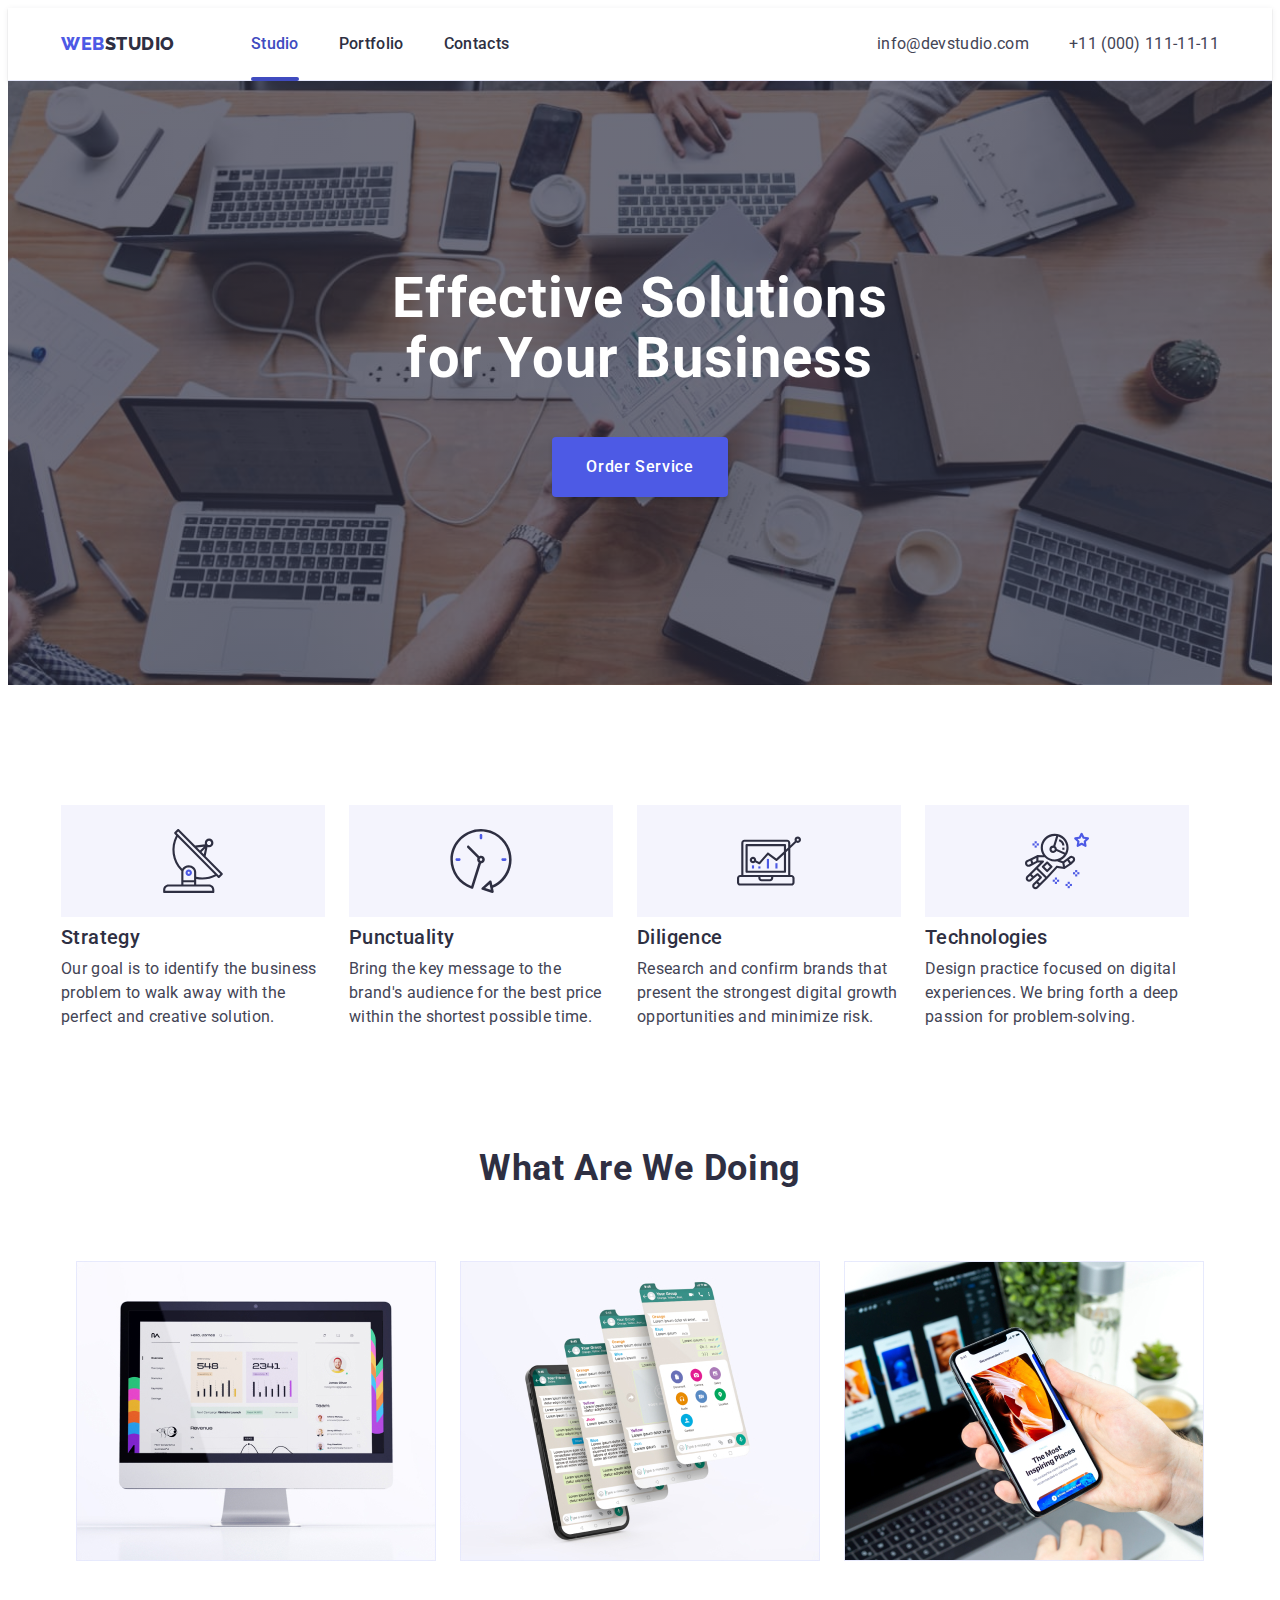
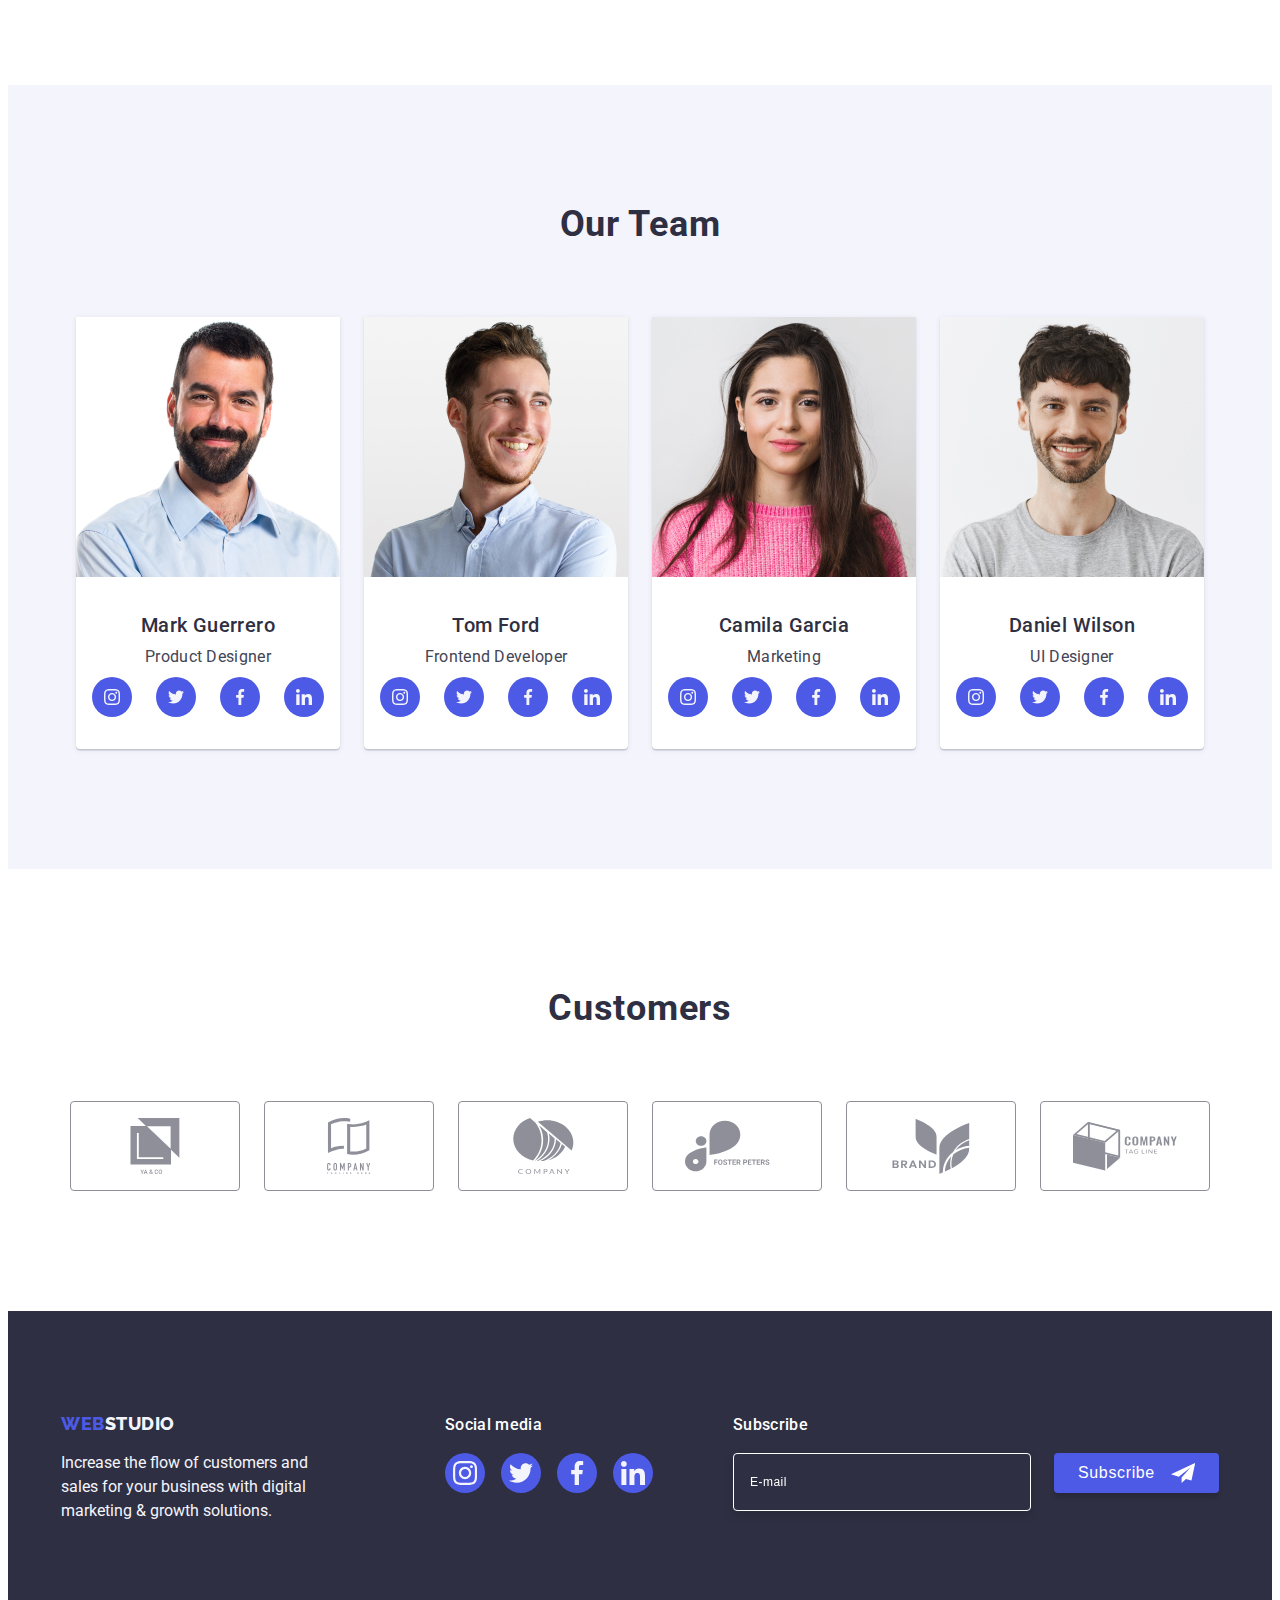
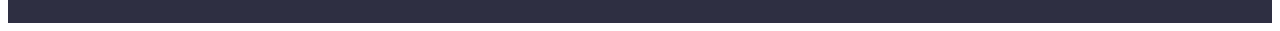
==== index.html @ 1a167551 "Initial commit" ====
<!DOCTYPE html>
<html lang="en">

<head>
    <meta charset="UTF-8">
    <meta http-equiv="X-UA-Compatible" content="IE=edge">
    <meta name="viewport" content="width=device-width, initial-scale=1.0">
    <title>WebStudio</title>
    <link rel="preconnect" href="https://fonts.googleapis.com">
    <link rel="preconnect" href="https://fonts.gstatic.com" crossorigin>
    <link
        href="https://fonts.googleapis.com/css2?family=Raleway:wght@800&family=Roboto:wght@400;500;700;900&display=swap"
        rel="stylesheet">
    <link rel="stylesheet" href="https://cdnjs.cloudflare.com/ajax/libs/modern-normalize/1.1.0/modern-normalize.min.css"
        integrity="sha512-wpPYUAdjBVSE4KJnH1VR1HeZfpl1ub8YT/NKx4PuQ5NmX2tKuGu6U/JRp5y+Y8XG2tV+wKQpNHVUX03MfMFn9Q=="
        crossorigin="anonymous" referrerpolicy="no-referrer">
    <link rel="stylesheet" href="./css/styles.css">
</head>

<body class="page">
    <header class="header">
        <div class="container">
            <nav class="header-navigation">
                <a class="header-logo-web link" href="./index.html">Web<span
                        class="header-logo-studio link">Studio</span>
                </a>

                <ul class="header-navigation-list list">
                    <li class="header-navigation-item"><a class="header-navigation-link link current"
                            href="./index.html">Studio</a>
                    </li>
                    <li class="header-navigation-item"><a class="header-navigation-link link "
                            href="./portfolio.html">Portfolio</a>
                    </li>
                    <li class="header-navigation-item"><a class="header-navigation-link link " href="">Contacts</a>
                    </li>
                </ul>

                <address class="header-address">
                    <ul class="header-address-list list">
                        <li class="header-address-item item"><a class="header-address-link link"
                                href="mailto:info@devstudio.com">info@devstudio.com</a></li>
                        <li class="header-address-item item"><a class="header-address-link link"
                                href="tel:+110001111111">+11
                                (000)
                                111-11-11</a></li>
                    </ul>
                </address>
            </nav>


        </div>

    </header>
    <main>
        <section class="hero-section">
            <h1 class="hero-section-text">Effective Solutions for Your Business</h1>
            <button class="hero-section-button" type="button" data-modal-open>Order Service</button>
        </section>


        <section class="goals-section">
            <div class="container">
                <h2 class="goals-section-title" hidden>section2</h2>
                <ul class="goals-section-list list">
                    <li class="goals-section-list-item strategy">
                        <h3 class="goals-section-list-title">Strategy</h3>
                        <p class="goals-section-list-text">Our goal is to identify the business
                            problem to walk away with the perfect and creative solution.</p>
                    </li>
                    <li class="goals-section-list-item punctuality">
                        <h3 class="goals-section-list-title">Punctuality</h3>
                        <p class="goals-section-list-text">Bring the key message to the brand's audience for the best
                            price
                            within the shortest
                            possible
                            time.</p>
                    </li>
                    <li class="goals-section-list-item diligence">
                        <h3 class="goals-section-list-title">Diligence</h3>
                        <p class="goals-section-list-text">Research and confirm brands that present the strongest
                            digital
                            growth opportunities and
                            minimize
                            risk.</p>
                    </li>
                    <li class="goals-section-list-item technologies">
                        <h3 class="goals-section-list-title">Technologies</h3>
                        <p class="goals-section-list-text">Design practice focused on digital experiences. We bring
                            forth a
                            deep passion for
                            problem-solving.</p>
                    </li>

                </ul>
            </div>

        </section>


        <section class="examples">
            <div class="container">
                <h2 class="examples-title">What are we doing</h2>
                <ul class="examples-list list">
                    <li class="examples-list-item">
                        <img class="examples-list-img" src="./images/img_1.jpg" alt="monitor" height="300" width="360">
                    </li>
                    <li class="examples-list-item">
                        <img class="examples-list-img" src="./images/img_2.jpg" alt="mobile app" height="300"
                            width="360">
                    </li>
                    <li class="examples-list-item">
                        <img class="examples-list-img" src="./images/img_3.jpg" alt="mobile version" height="300"
                            width="360">
                    </li>
                </ul>
            </div>
        </section>



        <section class="team-section">
            <div class="container">
                <h2 class="team-title">Our Team</h2>
                <ul class="team-list list">
                    <li class="team-list-item">
                        <img class="team-list-item-img" src="./images/img_4.jpg" alt="Mark Guerrero product designer"
                            height="260" width="264" />
                        <h3 class="team-list-item-title">Mark Guerrero</h3>
                        <p class="team-list-item-text">Product Designer</p>
                        <ul class="team-socmedia-list list">
                            <li class="team-socmedia-item">
                                <a class="team-socmedia-link link" href="">
                                    <svg class="team-socmedia-icon" width="16" height="16">
                                        <use href="./images/symbol-defs.svg#icon-instagram-2"></use>
                                    </svg>
                                </a>
                            </li>
                            <li class="team-socmedia-item">
                                <a class="team-socmedia-link link" href="">
                                    <svg class="team-socmedia-icon" width="16" height="16">
                                        <use href="./images/symbol-defs.svg#icon-twitter-1"></use>
                                    </svg>
                                </a>
                            </li>
                            <li class="team-socmedia-item">
                                <a class="team-socmedia-link link" href="">
                                    <svg class="team-socmedia-icon" width="16" height="16">
                                        <use href="./images/symbol-defs.svg#icon-facebook-1"></use>
                                    </svg>
                                </a>
                            </li>
                            <li class="team-socmedia-item">
                                <a class="team-socmedia-link link" href="">
                                    <svg class="team-socmedia-icon" width="16" height="16">
                                        <use href="./images/symbol-defs.svg#icon-linkedin-1"></use>
                                    </svg>
                                </a>
                            </li>
                        </ul>
                    </li>

                    <li class="team-list-item">
                        <img class="team-list-item-img" src="./images/img_5.jpg" alt="Tom Ford Frontend Developer"
                            height="260" width="264" />
                        <h3 class="team-list-item-title">Tom Ford</h3>
                        <p class="team-list-item-text">Frontend Developer</p>
                        <ul class="team-socmedia-list list">
                            <li class="team-socmedia-item">
                                <a class="team-socmedia-link link" href="">
                                    <svg class="team-socmedia-icon" width="16" height="16">
                                        <use href="./images/symbol-defs.svg#icon-instagram-2"></use>
                                    </svg>
                                </a>
                            </li>
                            <li class="team-socmedia-item">
                                <a class="team-socmedia-link link" href="">
                                    <svg class="team-socmedia-icon" width="16" height="16">
                                        <use href="./images/symbol-defs.svg#icon-twitter-1"></use>
                                    </svg>
                                </a>
                            </li>
                            <li class="team-socmedia-item">
                                <a class="team-socmedia-link link" href="">
                                    <svg class="team-socmedia-icon" width="16" height="16">
                                        <use href="./images/symbol-defs.svg#icon-facebook-1"></use>
                                    </svg>
                                </a>
                            </li>
                            <li class="team-socmedia-item">
                                <a class="team-socmedia-link link" href="">
                                    <svg class="team-socmedia-icon" width="16" height="16">
                                        <use href="./images/symbol-defs.svg#icon-linkedin-1"></use>
                                    </svg>
                                </a>
                            </li>
                        </ul>
                    </li>

                    <li class="team-list-item">
                        <img class="team-list-item-img" src="./images/img_6.jpg" alt="Camila Garcia Marketing"
                            height="260" width="264" />
                        <h3 class="team-list-item-title">Camila Garcia</h3>
                        <p class="team-list-item-text">Marketing</p>
                        <ul class="team-socmedia-list list">
                            <li class="team-socmedia-item">
                                <a class="team-socmedia-link link" href="">
                                    <svg class="team-socmedia-icon" width="16" height="16">
                                        <use href="./images/symbol-defs.svg#icon-instagram-2"></use>
                                    </svg>
                                </a>
                            </li>
                            <li class="team-socmedia-item">
                                <a class="team-socmedia-link link" href="">
                                    <svg class="team-socmedia-icon" width="16" height="16">
                                        <use href="./images/symbol-defs.svg#icon-twitter-1"></use>
                                    </svg>
                                </a>
                            </li>
                            <li class="team-socmedia-item">
                                <a class="team-socmedia-link link" href="">
                                    <svg class="team-socmedia-icon" width="16" height="16">
                                        <use href="./images/symbol-defs.svg#icon-facebook-1"></use>
                                    </svg>
                                </a>
                            </li>
                            <li class="team-socmedia-item">
                                <a class="team-socmedia-link link" href="">
                                    <svg class="team-socmedia-icon" width="16" height="16">
                                        <use href="./images/symbol-defs.svg#icon-linkedin-1"></use>
                                    </svg>
                                </a>
                            </li>
                        </ul>
                    </li>

                    <li class="team-list-item">
                        <img class="team-list-item-img" src="./images/img_7.jpg" alt="Daniel Wilson UI Designer"
                            height="260" width="264" />
                        <h3 class="team-list-item-title">Daniel Wilson</h3>
                        <p class="team-list-item-text">UI Designer</p>
                        <ul class="team-socmedia-list list">
                            <li class="team-socmedia-item">
                                <a class="team-socmedia-link link" href="">
                                    <svg class="team-socmedia-icon" width="16" height="16">
                                        <use href="./images/symbol-defs.svg#icon-instagram-2"></use>
                                    </svg>
                                </a>
                            </li>
                            <li class="team-socmedia-item">
                                <a class="team-socmedia-link link" href="">
                                    <svg class="team-socmedia-icon" width="16" height="16">
                                        <use href="./images/symbol-defs.svg#icon-twitter-1"></use>
                                    </svg>
                                </a>
                            </li>
                            <li class="team-socmedia-item">
                                <a class="team-socmedia-link link" href="">
                                    <svg class="team-socmedia-icon" width="16" height="16">
                                        <use href="./images/symbol-defs.svg#icon-facebook-1"></use>
                                    </svg>
                                </a>
                            </li>
                            <li class="team-socmedia-item">
                                <a class="team-socmedia-link link" href="">
                                    <svg class="team-socmedia-icon" width="16" height="16">
                                        <use href="./images/symbol-defs.svg#icon-linkedin-1"></use>
                                    </svg>
                                </a>
                            </li>
                        </ul>
                    </li>
                </ul>
            </div>
        </section>
        <section class="customers">
            <div class="container customer-box">
                <h2 class="customers-title">Customers</h2>
                <ul class="customer-list list">
                    <li class="customers-item">
                        <a class="customers-link" href="">
                            <svg class="customers-icon">
                                <use href="./images/company-symbol-defs.svg#icon-comp-1"></use>
                            </svg>
                        </a>
                    </li>
                    <li>
                        <a class="customers-link" href="">
                            <svg class="customers-icon">
                                <use href="./images/company-symbol-defs.svg#icon-comp-2"></use>
                            </svg>
                        </a>
                    </li>
                    <li>
                        <a class="customers-link" href="">
                            <svg class="customers-icon">
                                <use href="./images/company-symbol-defs.svg#icon-comp-3"></use>
                            </svg>
                        </a>
                    </li>
                    <li>
                        <a class="customers-link" href="">
                            <svg class="customers-icon">
                                <use href="./images/company-symbol-defs.svg#icon-comp-4"></use>
                            </svg>
                        </a>
                    </li>
                    <li>
                        <a class="customers-link" href="">
                            <svg class="customers-icon">
                                <use href="./images/company-symbol-defs.svg#icon-comp-5"></use>
                            </svg>
                        </a>
                    </li>
                    <li>
                        <a class="customers-link" href="">
                            <svg class="customers-icon">
                                <use href="./images/company-symbol-defs.svg#icon-comp-6"></use>
                            </svg>
                        </a>
                    </li>
                </ul>
            </div>

        </section>

    </main>
    <footer class="footer">
        <div class="container footer-container">
            <div class="footer-contacts-wrapper">
                <a class="footer-logo-web link" href="./index.html">Web<span
                        class="footer-logo-studio link">Studio</span>
                </a>
                <p class="footer-text">Increase the flow of customers and sales for your business with digital marketing
                    &
                    growth solutions.</p>
            </div>

            <div class="footer-social">
                <p class="footer-contacts-title">Social media</p>
                <ul class="footer-contacts-list list">
                    <li class="footer-contacts-list-item">
                        <a class="footer-link" href="">
                            <svg class="footer-button-icon" width="24" height="24">
                                <use href="./images/symbol-defs.svg#icon-instagram-2"></use>
                            </svg>
                        </a>
                    </li>
                    <li class="footer-contacts-list-item">
                        <a class="footer-link" href="">
                            <svg class="footer-button-icon" width="24" height="24">
                                <use href="./images/symbol-defs.svg#icon-twitter-1"></use>
                            </svg>
                        </a>
                    </li>
                    <li class="footer-contacts-list-item">
                        <a class="footer-link" href="">
                            <svg class="footer-button-icon" width="24" height="24">
                                <use href="./images/symbol-defs.svg#icon-facebook-1"></use>
                            </svg>
                        </a>
                    </li>
                    <li class="footer-contacts-list-item">
                        <a class="footer-link" href="">
                            <svg class="footer-button-icon" width="24" height="24">
                                <use href="./images/symbol-defs.svg#icon-linkedin-1"></use>
                            </svg>
                        </a>
                    </li>
                </ul>
            </div>


            <div class="footer-subscribe-wrapper">
                <p class="footer-subscribe__title">Subscribe</p>
                <form class="footer-subscribe-form" name="subscribe">
                    <label class="subscribe-email" for="subscribe-email"></label>
                    <input class="footer-subscribe-input" type="email" name="subscribe-email" id="subscribe-email"
                        placeholder="E-mail" />
                    <button class="footer-subscribe-button" type="submit">
                        Subscribe
                        <svg class="subscribe-icon" width="24px" height="24px">
                            <use href="./images/footer-subscribe-symbol-defs.svg#icon-footer-subscribe"></use>
                        </svg>
                    </button>
                </form>
            </div>
        </div>

    </footer>
    <div class="backdrop is-hidden" data-modal>
        <div class="modal">
            <button class="button-close-window" type="button" data-modal-close>
                <svg width="24" height="24">
                    <use href="./images/close-symbol-icon-defs.svg#icon-Vector"></use>
                </svg>
            </button>
            <!-- Form  -->
            <p class="modal-title">
                Leave your contacts and we will call you back
            </p>

            <form class="form-recall" name="recall" autocomplete="on">
                <div class="form-field">
                    <label class="form-field-label" for="user-name">Name</label>
                    <div class="form-field-wrapper">
                        <input class="form-field-input" id="user-name" type="text" name="user-name" autofocus />
                        <svg class="form-field-icon" width="18" height="18">
                            <use href="./images/modal-icons-defs.svg#icon-person-icon-modal"></use>
                        </svg>
                    </div>
                </div>

                <div class="form-field">
                    <label class="form-field-label" for="user-tel">Phone</label>
                    <div class="form-field-wrapper">
                        <input class="form-field-input" id="user-tel" type="tel" name="user-tel" />
                        <svg class="form-field-icon" width="18" height="24">
                            <use href="./images/modal-icons-defs.svg#icon-phone-icon-modal"></use>
                        </svg>
                    </div>
                </div>

                <div class="form-field">
                    <label class="form-field-label" for="user-email">Email</label>
                    <div class="form-field-wrapper">
                        <input class="form-field-input" id="user-email" type="email" name="user-email" />
                        <svg class="form-field-icon" width="18" height="24">
                            <use href="./images/modal-icons-defs.svg#icon-email-icon-modal"></use>
                        </svg>
                    </div>
                </div>
                <div class="form-field-comment">
                    <label class="form-field-label" for="user-comment">Comment</label>
                    <textarea class="comment-input" name="user-comment" id="user-comment" rows="10"
                        placeholder="Text input"></textarea>
                </div>

                <label class="check-wrapper">
                    <input class="check-input" type="checkbox" />
                    <svg class="check-icon-complete" width="16" height="16">
                        <use href="./images/checkbox-symbol-defs.svg#icon-checkbox"></use>
                    </svg>
                    <span class="check-privacy-text">
                        I accept the terms and conditions of the
                        <a class="policy-link" href="#">Privacy Policy</a>
                    </span>
                </label>

                <button class="form-recall-button" type="submit">Send</button>
            </form>
        </div>
    </div>


    <script src="./js/modal.js"></script>
</body>

</html>
---- css/styles.css ----
/* main text color #2E2F42*/
  /* secondary color #434455*/
  /* accent #F4F4FD*/
  /* secondary accent #FFFFFF */
  /* backgroung main #FFFFFF*/
  /* background  hero #2E2F42*/
  /* background team #F4F4FD */

  :root {
      --primary-text-color: #2E2F42;
      --title-text-color: #434455;
      --main-accent-color: #4D5AE5;
      --accent-color: #F4F4FD;
      --main-buton-color: #404BBF;
      --secondary-accent-color: #FFFFFF;
      --backgroung-main-color: #FFFFFF;
      --background-hero-color: #2E2F42;
      --background-team-color: #F4F4FD;
      --backgroung-button-color: #404BBF;
      --border-button-color: #E7E9FC;
      --form-color: #8e8f99;
  }


  /* Body */
  body {
      background-color: var(--backgroung-main-color);
      color: var(--title-text-color);

      font-family: 'Roboto', sans-serif;

  }

  .img {
      display: block;
      width: 100%;
      height: auto;
  }

  h1,
  h2,
  h3,
  h4,
  h5,
  h6,
  p {
      margin-top: 0;
      margin-bottom: 0;
  }

  .list {
      list-style: none;
      padding-left: 0;
      margin: 0;

  }

  .link {
      text-decoration: none;
  }

  .img {
      display: block;
      max-width: 100%;
      height: auto;


  }

  /* List tag */
  .list {
      list-style: none;
      text-decoration: none
  }



  /* Link tag */
  .link {}

  /* Header */
  .header {
      border-bottom: 1px solid #E7E9FC;
      box-shadow: 0px 2px 1px rgba(46, 47, 66, 0.08),
          0px 1px 1px rgba(46, 47, 66, 0.16), 0px 1px 6px rgba(46, 47, 66, 0.08);

  }

  .container {
      width: 1158px;
      margin-left: auto;
      margin-right: auto;
      padding-left: 15px;
      padding-right: 15px;


  }




  .header-navigation {
      display: flex;
      align-items: center;
  }

  .header-logo-web {
      color: var(--main-accent-color);

      font-family: 'Raleway', sans-serif;
      font-weight: 800;
      font-size: 18px;
      line-height: 1.17;
      letter-spacing: 0.03em;
      text-transform: uppercase
  }

  .header-logo-studio {
      color: var(--primary-text-color);


  }

  .header-navigation-link {
      color: var(--primary-text-color);


      font-weight: 500;
      font-size: 16px;
      line-height: 1.5;
      letter-spacing: 0.02em;
      display: block;
      padding-top: 24px;
      padding-bottom: 24px;
      transition: color 250ms cubic-bezier(0.4, 0, 0.2, 1);
  }

  .header-navigation-list {
      color: var(--primary-text-color);
      margin-top: 0;
      margin-bottom: 0;
      display: flex;
      margin-left: 76px;
      padding-left: 0;

  }

  .header-navigation-link:hover {
      color: var(--main-buton-color);


  }

  .header-navigation-link .link.current {
      color: var(--current-buton-color);

  }

  .header-navigation-link:focus {
      color: var(--main-buton-color);

  }

  .header-navigation-item {
      margin-right: 40px;
      display: block;

  }

  .visually-hidden {
      position: absolute;
      width: 1px;
      height: 1px;
      margin: -1px;
      border: 0;
      padding: 0;

      white-space: nowrap;
      clip-path: inset(100%);
      clip: rect(0 0 0 0);
      overflow: hidden;
  }

  .current {
      color: var(--main-buton-color);
      position: relative;
  }

  .current::after {
      content: "";
      display: block;
      width: 100%;
      height: 4px;
      border-radius: 2px;
      background-color: var(--main-buton-color);
      position: absolute;
      bottom: -1px;
  }


  .container .header-navigation {
      display: flex;
  }

  .header-navigation-item:last-child {
      margin-right: 0;
  }


  .header-address {
      font-style: normal;
      margin-left: auto;
  }

  .header-address-list {
      padding: 0;
      margin: 0;
      display: flex;
      margin-left: auto;

  }

  .header-address-item {}

  .header-address-list .item+.item {
      margin-left: 40px;

  }

  .header-address-link {
      color: var(--title-text-color);

      font-size: 16px;
      line-height: 1.5;
      font-style: normal;
      letter-spacing: 0.02em;
      padding-bottom: 24px;
      padding-top: 24px;
      display: block;
      transition: color 250ms cubic-bezier(0.4, 0, 0.2, 1);
  }

  .header-address-link:hover {
      color: var(--backgroung-button-color);

  }


  .header-address-link:focus {
      color: var(--backgroung-button-color);

  }

  /* Main 1*/
  .hero-section {
      background-color: var(--background-hero-color);
      text-align: center;

      display: block;

      padding-top: 188px;
      padding-bottom: 188px;

      max-width: 1440px;

      margin-left: auto;
      margin-right: auto;
      background-image: linear-gradient(to right,
              rgba(46, 47, 66, 0.7),
              rgba(46, 47, 66, 0.7)),
          url(../images/people-office\ 1\ \(1\).jpg);
      background-repeat: no-repeat;
      background-size: cover;
      background-position: center;












  }

  .hero-section-text {
      color: var(--secondary-accent-color);

      font-weight: 700;
      font-size: 56px;
      line-height: 1.07;
      text-align: center;
      letter-spacing: 0.02em;
      max-width: 496px;
      margin: 0 auto;





  }

  .hero-section-button {
      color: var(--secondary-accent-color);
      background-color: var(--main-accent-color);

      font-family: "Roboto", sans-serif;
      font-weight: 500;
      font-size: 16px;
      line-height: 1.5;
      letter-spacing: 0.04em;
      cursor: pointer;
      padding: 16px 32px;
      text-align: center;
      border-radius: 4px;
      border-color: transparent;
      margin-top: 48px;
      box-shadow: 0px 4px 4px rgba(0, 0, 0, 0.15);
      transition: background-color 250ms cubic-bezier(0.4, 0, 0.2, 1);




  }



  .hero-section-button:hover {
      color: var(--secondary-accent-color);
      background-color: var(--backgroung-button-color)
  }

  .hero-section-button:focus {
      color: var(--secondary-accent-color);
      background-color: var(--backgroung-button-color)
  }

  /*modal*/
  .backdrop {
      position: fixed;
      top: 0;
      left: 0;
      width: 100%;
      height: 100%;
      opacity: 1;
      background-color: rgba(46, 47, 66, 0.4);
      transition: opacity 250ms cubic-bezier(0.4, 0, 0.2, 1),
          visibility 250ms cubic-bezier(0.4, 0, 0.2, 1);
  }

  .backdrop.is-hidden {
      opacity: 0;
      pointer-events: none;
      visibility: hidden;
  }

  .modal {
      position: absolute;
      padding-top: 72px;
      padding-right: 24px;
      padding-left: 24px;
      padding-bottom: 24px;

      top: 50%;
      left: 50%;
      transform: translate(-50%, -50%);
      width: 408px;
      height: 584px;
      background-color: #fcfcfc;
      box-shadow: 0px 1px 1px rgba(0, 0, 0, 0.14), 0px 1px 3px rgba(0, 0, 0, 0.12),
          0px 2px 1px rgba(0, 0, 0, 0.2);
      border-radius: 4px;
      transition: opacity 250ms cubic-bezier(0.4, 0, 0.2, 1),
          visibility 250ms cubic-bezier(0.4, 0, 0.2, 1);
  }

  .button-close-window {
      position: absolute;
      top: 24px;
      right: 24px;
      display: flex;
      justify-content: center;
      align-items: center;
      width: 24px;
      height: 24px;
      background-color: var(--border-button-color);
      border: 1px solid rgba(0, 0, 0, 0.1);
      border-radius: 50%;
      transition: background-color 250ms cubic-bezier(0.4, 0, 0.2, 1),
          fill 250ms cubic-bezier(0.4, 0, 0.2, 1);
      cursor: pointer;
  }

  .button-close-window:hover {
      fill: var(--secondary-accent-color);
      background-color: var(--backgroung-button-color);
  }

  .button-close-window:focus {
      fill: var(--secondary-accent-color);
      background-color: var(--backgroung-button-color);
  }

  .modal-title {
      font-weight: 500;
      font-size: 16px;
      line-height: 1.5;
      text-align: center;
      letter-spacing: 0.02em;
      color: var(--primary-text-color);
      margin-bottom: 16px;
  }

  .form-recall-button {
      display: block;
      margin: 0 auto;
      width: 169px;
      padding: 16px 32px;
      background: var(--main-accent-color);
      border: none;
      border-radius: 4px;
      cursor: pointer;
      font-size: 16px;
      line-height: 1.5;
      font-weight: 700;
      box-shadow: 0px 4px 4px rgba(0, 0, 0, 0.15);
      color: var(--secondary-accent-color);
      letter-spacing: 0.04em;
  }

  .form-field {
      margin-bottom: 8px;



  }

  .form-field-label {
      display: block;
      font-size: 12px;
      letter-spacing: 0.04em;
      line-height: 1.17;
      color: var(--form-color);
      margin-bottom: 4px;

  }

  .form-field-wrapper {
      position: relative;
  }

  .form-field-wrapper:focus-within .form-field-input {
      border-color: var(--main-accent-color);
  }

  .form-field-wrapper:focus-within .form-field-icon {
      fill: var(--main-accent-color);
  }

  .form-field-comment {
      margin-bottom: 16px;
  }

  .form-field-comment:focus-within .comment-input {
      border-color: var(--main-accent-color);
  }

  .form-field-input {

      padding-left: 34px;
      width: 100%;
      height: 40px;
      border: 1px solid rgba(46, 47, 66, 0.4);
      border-radius: 4px;
      outline: transparent;
      transition-property: border-color;
      transition-duration: 250ms;
      transition-timing-function: cubic-bezier(0.4, 0, 0.2, 1);
  }

  .form-field-input::placeholder {
      line-height: 1.17;
      letter-spacing: 0.01em;
      color: rgba(46, 47, 66, 0.4);

  }

  .comment-input {
      display: block;
      height: 120px;
      width: 100%;
      padding: 8px 16px;
      resize: none;
      font-size: 12px;
      border: 1px solid rgba(46, 47, 66, 0.4);
      border-radius: 4px;
      outline: transparent;
      transition-property: border-color;
      transition-duration: 250ms;
      transition-timing-function: cubic-bezier(0.4, 0, 0.2, 1);
  }

  .form-field-icon {
      position: absolute;
      top: 50%;
      left: 12px;
      transform: translateY(-50%);
      fill: var(--background-hero-color);
      transition: fill 250ms cubic-bezier(0.4, 0, 0.2, 1);
  }

  .check-wrapper {
      display: flex;
      align-items: center;
      justify-content: center;
      margin-bottom: 24px;
      gap: 8px;
      cursor: pointer;


  }

  .check-input {
      width: 1px;
      height: 1px;
      margin: -1px;
      border: 0;
      padding: 0;
      white-space: nowrap;
      clip-path: inset(100%);
      clip: rect(0 0 0 0);
      overflow: hidden;
  }

  .check-input:checked~.check-icon-complete {
      fill: var(--background-team-color);
      background-color: var(--backgroung-button-color);
      border: 0px solid var(--main-accent-color);
      padding: 4px 3px;
  }

  .check-icon-complete {
      fill: transparent;
      border: 2px var(--form-color) solid;
      border-radius: 2px;
      transition: fill 250ms, border-color 250ms cubic-bezier(0.4, 0, 0.2, 1);
  }

  .check-privacy-text {
      display: block;
      line-height: 1.17;
      font-size: 12px;
      line-height: 14px;
      letter-spacing: 0.04em;
      color: var(--form-color);
  }

  .form-recall-button {
      display: block;
      margin: 0 auto;
      width: 169px;
      padding: 16px 32px;
      background: var(--main-accent-color);
      border: none;
      border-radius: 4px;
      cursor: pointer;
      font-size: 16px;
      line-height: 1.5;
      font-weight: 700;
      box-shadow: 0px 4px 4px rgba(0, 0, 0, 0.15);
      color: var(--backgroung-main-color);
      letter-spacing: 0.04em;
  }

  .policy-link {
      color: var(--main-accent-color);
      text-decoration: underline;
  }

  /* Main 2 */
  .goals-section {
      padding-top: 120px;
      padding-bottom: 120px;
  }

  .goals-section-title {
      margin-top: 0;
  }

  .goals-section-list {
      margin-top: 0;
      padding-left: 0;
      display: flex;
      margin-bottom: 0;
  }

  .goals-section-list-item {
      margin-right: 24px;
  }

  .goals-section-list-item::before {
      display: block;
      height: 112px;
      background-color: var(--accent-color);
      content: "";

      background-repeat: no-repeat;
      background-position: center;
      margin-bottom: 8px;
  }

  .goals-section-list-item.strategy::before {
      background-image: url(../images/Group\ \(4\).svg);


  }

  .goals-section-list-item.punctuality::before {
      background-image: url(../images/clock\ 1.svg);


  }

  .goals-section-list-item.diligence::before {
      background-image: url(../images/diagram\ 1.svg);


  }

  .goals-section-list-item.technologies::before {
      background-image: url(../images/astronaut\ 1.svg);


  }

  .goals-section-list-item:last-child {
      margin-right: 0;
  }

  .goals-section-list-title {
      color: var(--primary-text-color);

      font-weight: 500;
      font-size: 20px;
      line-height: 1.2;
      letter-spacing: 0.02em;


  }

  .goals-section-list-text {
      color: var(--title-text-color);

      font-size: 16px;
      line-height: 1.5;
      letter-spacing: 0.02em;
      margin-top: 8px;
      width: 264px;



  }

  .goals-section-list-text:last-child {
      margin-right: 0;
  }

  /* Main 3 */
  .examples {

      padding-bottom: 120px;
  }

  .examples-title {
      color: var(--primary-text-color);

      font-weight: 700;
      font-size: 36px;
      line-height: 1.11;
      text-align: center;
      letter-spacing: 0.02em;
      text-transform: capitalize;

  }

  .examples-list {
      margin-bottom: 0;
      margin-top: 72px;
      display: flex;
      justify-content: center;
      padding-left: 0;
  }

  .examples-list-item {
      margin-right: 24px;
      margin-left: 0;

  }


  .examples-list-item:last-child {
      margin-right: 0;
  }



  .examples-list-img {}

  /* Main 4 */
  .team-section {
      background-color: var(--background-team-color);

      padding-top: 120px;
      padding-bottom: 120px;

      text-align: center;
      justify-content: center;
      align-items: center;

      display: block;




  }

  .team-title {
      color: var(--primary-text-color);

      font-weight: 700;
      font-size: 36px;
      line-height: 1.11;
      text-align: center;
      letter-spacing: 0.02em;
      text-transform: capitalize;






  }

  .team-list {

      margin-top: 72px;
      margin-left: 0;
      display: flex;
      justify-content: center;
      align-items: center;
      padding-left: 0;
      margin-bottom: 0;

  }

  .team-list-item {
      background-color: var(--backgroung-main-color);

      margin-right: 24px;
      margin-left: 0;
      padding-bottom: 32px;
      box-shadow: 0px 1px 6px rgba(46, 47, 66, 0.08), 0px 1px 1px rgba(46, 47, 66, 0.16), 0px 2px 1px rgba(46, 47, 66, 0.08);
      border-radius: 0px 0px 4px 4px;
  }

  .team-list-item:last-child {
      margin-right: 0;
  }

  .team-list-item-img {

      margin-bottom: 32px;
  }

  .team-list-item-title {
      color: var(--primary-text-color);

      font-weight: 500;
      font-size: 20px;
      line-height: 1.2;
      text-align: center;
      letter-spacing: 0.02em;



  }

  .team-list-item-text {
      color: var(--title-text-color);

      font-size: 16px;
      line-height: 1.5;
      text-align: center;
      letter-spacing: 0.02em;
      margin-top: 8px;



  }

  .team-socmedia-list {
      display: flex;
      justify-content: center;
      gap: 24px;
      margin-top: 8px;
  }

  .team-socmedia-item {
      width: 40px;
      height: 40px;
  }

  .team-socmedia-link {
      width: 100%;
      height: 100%;
      border-radius: 50%;
      background-color: var(--main-accent-color);
      color: var(--secondary-accent-color);
      display: flex;
      align-items: center;
      justify-content: center;

      transition: background-color 250ms cubic-bezier(0.4, 0, 0.2, 1);
  }

  .team-socmedia-link:hover,
  .team-socmedia-link:focus {
      background-color: var(--backgroung-button-color);
  }

  .team-socmedia-icon {
      fill: currentColor;
  }

  .customers {
      padding-top: 120px;
      padding-bottom: 120px;
  }

  .customers-title {
      text-align: center;
      font-size: 36px;
      font-weight: 700;
      text-align: center;
      letter-spacing: 0.02em;
      text-transform: capitalize;
      color: var(--primary-text-color);
      line-height: 1.11;
      margin-bottom: 72px;
  }

  .customer-list {
      display: flex;
      align-items: center;
      justify-content: center;
      gap: 24px;

  }

  .customers-link {
      display: flex;
      align-items: center;
      justify-content: center;
      width: 168px;
      height: 88px;
      border-radius: 4px;
      border: 1px solid #8E8F99;
      transition: border 250ms cubic-bezier(0.4, 0, 0.2, 1), fill 250ms cubic-bezier(0.4, 0, 0.2, 1);
  }

  .customers-icon {
      width: 104px;
      height: 56px;
      fill: #8e8f99;
  }

  .customers-link:is(:hover, :focus) {
      border: 1px solid var(--backgroung-button-color);

  }

  .customers-link:is(:hover, :focus) .customers-icon {
      fill: #404BBF;
  }

  /* Footer */
  .footer {
      background-color: var(--background-hero-color);

      text-decoration: none;
      padding-top: 102px;
      padding-bottom: 100px;
      display: flex;
  }



  .footer-logo-web {
      color: var(--main-accent-color);

      font-family: 'Raleway', sans-serif;
      font-style: normal;
      font-weight: 800;
      font-size: 18px;
      line-height: 1.17;
      letter-spacing: 0.03em;
      text-transform: uppercase;


  }

  .footer-logo-studio {
      color: var(--accent-color);



  }

  .footer-text {
      color: var(--accent-color);
      font-family: 'Roboto';

      font-size: 16px;
      line-height: 1.5;
      width: 264px;
      margin-top: 17px;



  }

  .footer-container {

      display: flex;
  }

  .footer-contacts {}

  .footer-contacts-wrapper {
      margin-right: 120px;
  }

  .footer-contacts-list {
      width: 208px;
      display: flex;
      justify-content: space-between;
  }

  .footer-contacts-list-item {
      width: 40px;
      height: 40px;
  }

  .footer-contacts-title {
      color: var(--secondary-accent-color);
      display: inline-block;
      font-weight: 500;
      font-size: 16px;
      line-height: 1.5;
      letter-spacing: 0.02em;
      margin-bottom: 16px;


  }

  .footer-link {
      display: flex;
      justify-content: center;
      align-items: center;
      width: 40px;
      height: 40px;
      border-radius: 50%;
      background-color: var(--main-accent-color);
      color: var(--secondary-accent-color);
      transition: background-color 250ms cubic-bezier(0.4, 0, 0.2, 1);
  }

  .footer-link:hover,
  .footer-link:focus {
      background-color: #31D0AA;
  }

  .footer-button {
      padding: 0;
      width: 100%;
      height: 100%;
      display: flex;
      justify-content: center;
      align-items: center;
      border-radius: 50%;

  }

  .footer-button-icon {

      fill: currentColor;

  }

  .footer-link {}

  .footer-subscribe__title {
      font-weight: 500;
      line-height: 1.5;
      letter-spacing: 0.02em;
      color: var(--backgroung-main-color);
      margin-bottom: 16px;

  }

  .footer-subscribe-form {
      display: flex;
  }

  .footer-subscribe-wrapper {
      margin-left: 80px;
  }


  .footer-subscribe-input {

      width: 264px;
      padding: 8px 16px;
      height: 40px;
      font-size: 12px;
      letter-spacing: 0.04em;
      color: #ffffff;
      background: var(--background-hero-color);
      border: 1px solid var(--backgroung-main-color);
      filter: drop-shadow(0px 4px 4px rgba(0, 0, 0, 0.15));
      border-radius: 4px;
      outline: none;
      transition: border-color 250ms cubic-bezier(0.4, 0, 0.2, 1);

  }

  .footer-subscribe-input:focus {
      border: 1px solid var(--main-accent-color);
  }

  .footer-subscribe-input::placeholder {
      color: var(--backgroung-main-color);
  }

  .footer-subscribe-button {
      /* position: relative; */
      display: flex;
      align-items: center;
      gap: 16px;
      margin-left: 23px;
      width: 165px;
      height: 40px;
      color: var(--backgroung-main-color);
      background-color: var(--main-accent-color);
      border: none;
      border-radius: 4px;
      text-align: left;
      padding: 8px 0px 8px 24px;
      font-weight: 500;
      font-size: 16px;
      line-height: 1.5;
      letter-spacing: 0.04em;
      cursor: pointer;
      box-shadow: 0px 4px 4px rgba(0, 0, 0, 0.15);
      transition: background-color 250ms cubic-bezier(0.4, 0, 0.2, 1),
          box-shadow 250ms cubic-bezier(0.4, 0, 0.2, 1);
  }

  .footer-subscribe-button:hover,
  .footer-subscribe-button:focus {
      background-color: var(--main-buton-color);
      box-shadow: 0px 4px 4px rgba(0, 0, 0, 0.15);
  }

  .subscribe-icon {
      fill: var(--backgroung-main-color);
  }


  /* Portfolio page 2 */

  .portfolio-main-section {

      padding-top: 96px;
      padding-bottom: 120px;
  }

  .portfolio-button-list {

      margin-bottom: 72px;
      display: flex;
      justify-content: center;
      padding-left: 0;
      margin-top: 0;


  }



  .portfolio-button-list-item {
      margin-right: 24px;
  }

  .portfolio-button-list-item:last-child {
      margin-right: 0;
  }

  .portfolio-button {
      background-color: var(--accent-color);
      color: var(--main-accent-color);

      font-family: "Roboto", sans-serif;
      font-weight: 500;
      font-size: 16px;
      line-height: 1.5;
      align-items: center;
      text-align: center;
      letter-spacing: 0.04em;
      cursor: pointer;
      padding: 12px 24px;
      border: 1px solid;
      border-radius: 4px;
      border-color: var(--border-button-color);
      transition: background-color 250ms cubic-bezier(0.4, 0, 0.2, 1),
          color 250ms cubic-bezier(0.4, 0, 0.2, 1),
          border-color 250ms cubic-bezier(0.4, 0, 0.2, 1),
          box-shadow 250ms cubic-bezier(0.4, 0, 0.2, 1);


  }

  .portfolio-button:hover {
      background-color: var(--backgroung-button-color);
      color: var(--secondary-accent-color);
      border-color: transparent;
      box-shadow: 0px 3px 1px rgba(0, 0, 0, 0.1), 0px 2px 1px rgba(0, 0, 0, 0.08),
          0px 2px 2px rgba(0, 0, 0, 0.12);

  }

  .portfolio-button:focus {
      background-color: var(--backgroung-button-color);
      color: var(--secondary-accent-color);
      border-color: transparent;
      box-shadow: 0px 3px 1px rgba(0, 0, 0, 0.1), 0px 2px 1px rgba(0, 0, 0, 0.08),
          0px 2px 2px rgba(0, 0, 0, 0.12);
  }

  /* Main 2 */



  .portfolio-services {}

  .portfolio-services-img-list {

      display: flex;
      flex-wrap: wrap;
      gap: 48px 24px;
  }

  .portfolio-services-overlay {
      position: absolute;
      font-size: 16px;
      line-height: 1.5;
      letter-spacing: 0.02em;
      color: var(--backgroung-main-color);
      background: var(--main-accent-color);
      box-shadow: 0px 4px 4px rgba(0, 0, 0, 0.25);
      padding: 40px 32px;
      transition: transform 250ms cubic-bezier(0.4, 0, 0.2, 1);
      display: block;
      height: 100%;

  }

  .portfolio-link:hover .portfolio-services-overlay {
      transform: translateY(-100%);
  }

  .portfolio-link:focus .portfolio-services-overlay {
      transform: translateY(-100%);
  }

  .portfolio-wrapper {
      position: relative;
      overflow: hidden;
  }

  .portfolio-services-img-list-item {}

  .portfolio-link {
      margin-top: 0;
      padding-top: 0;

  }

  .services-border {

      border-bottom: 1px solid #E7E9FC;
      border-left: 1px solid #E7E9FC;
      border-right: 1px solid #E7E9FC;


      padding-top: 32px;
      padding-bottom: 32px;
      padding-left: 16px;
      padding-right: 16px;

  }

  .portfolio-services-img-list-item:nth-last-child(-n+3) {}



  .portfolio-services-img-list-item:nth-child(3n) {}

  .portfolio-link {
      color: var(--background-hero-color);
      display: block;
      transition: box-shadow 250ms cubic-bezier(0.4, 0, 0.2, 1);
  }

  .portfolio-link:hover,
  .portfolio-link:focus {
      box-shadow: 0px 1px 6px rgba(46, 47, 66, 0.08), 0px 1px 1px rgba(46, 47, 66, 0.16), 0px 2px 1px rgba(46, 47, 66, 0.08);
  }

  .portfolio-services-img-list-item-pic {}

  .portfolio-services-img-list-item-title {
      color: var(--primary-text-color);

      font-weight: 500;
      font-size: 20px;
      line-height: 1.2;
      letter-spacing: 0.02em;





  }

  .portfolio-services-img-list-item-text {
      color: var(--title-text-color);

      font-size: 16px;
      line-height: 1.5;
      letter-spacing: 0.02em;
      margin-top: 8px;





  }
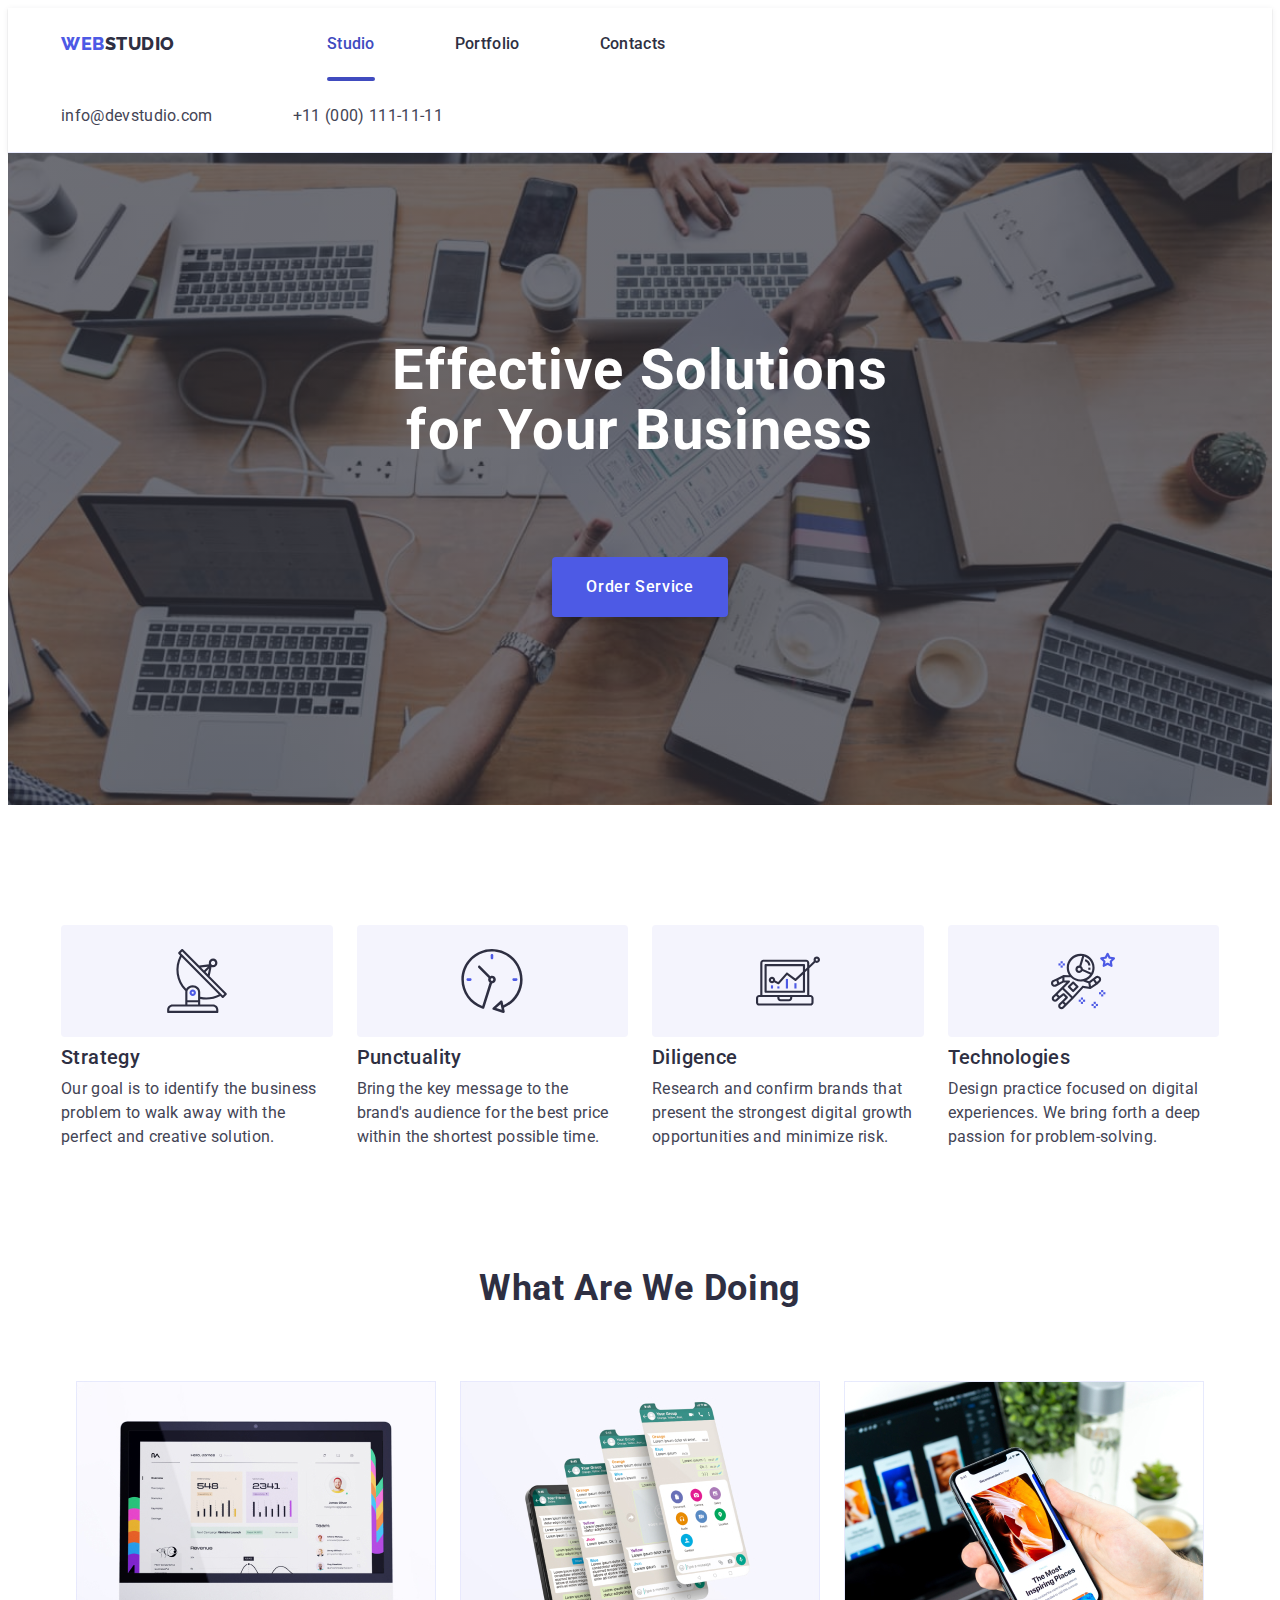
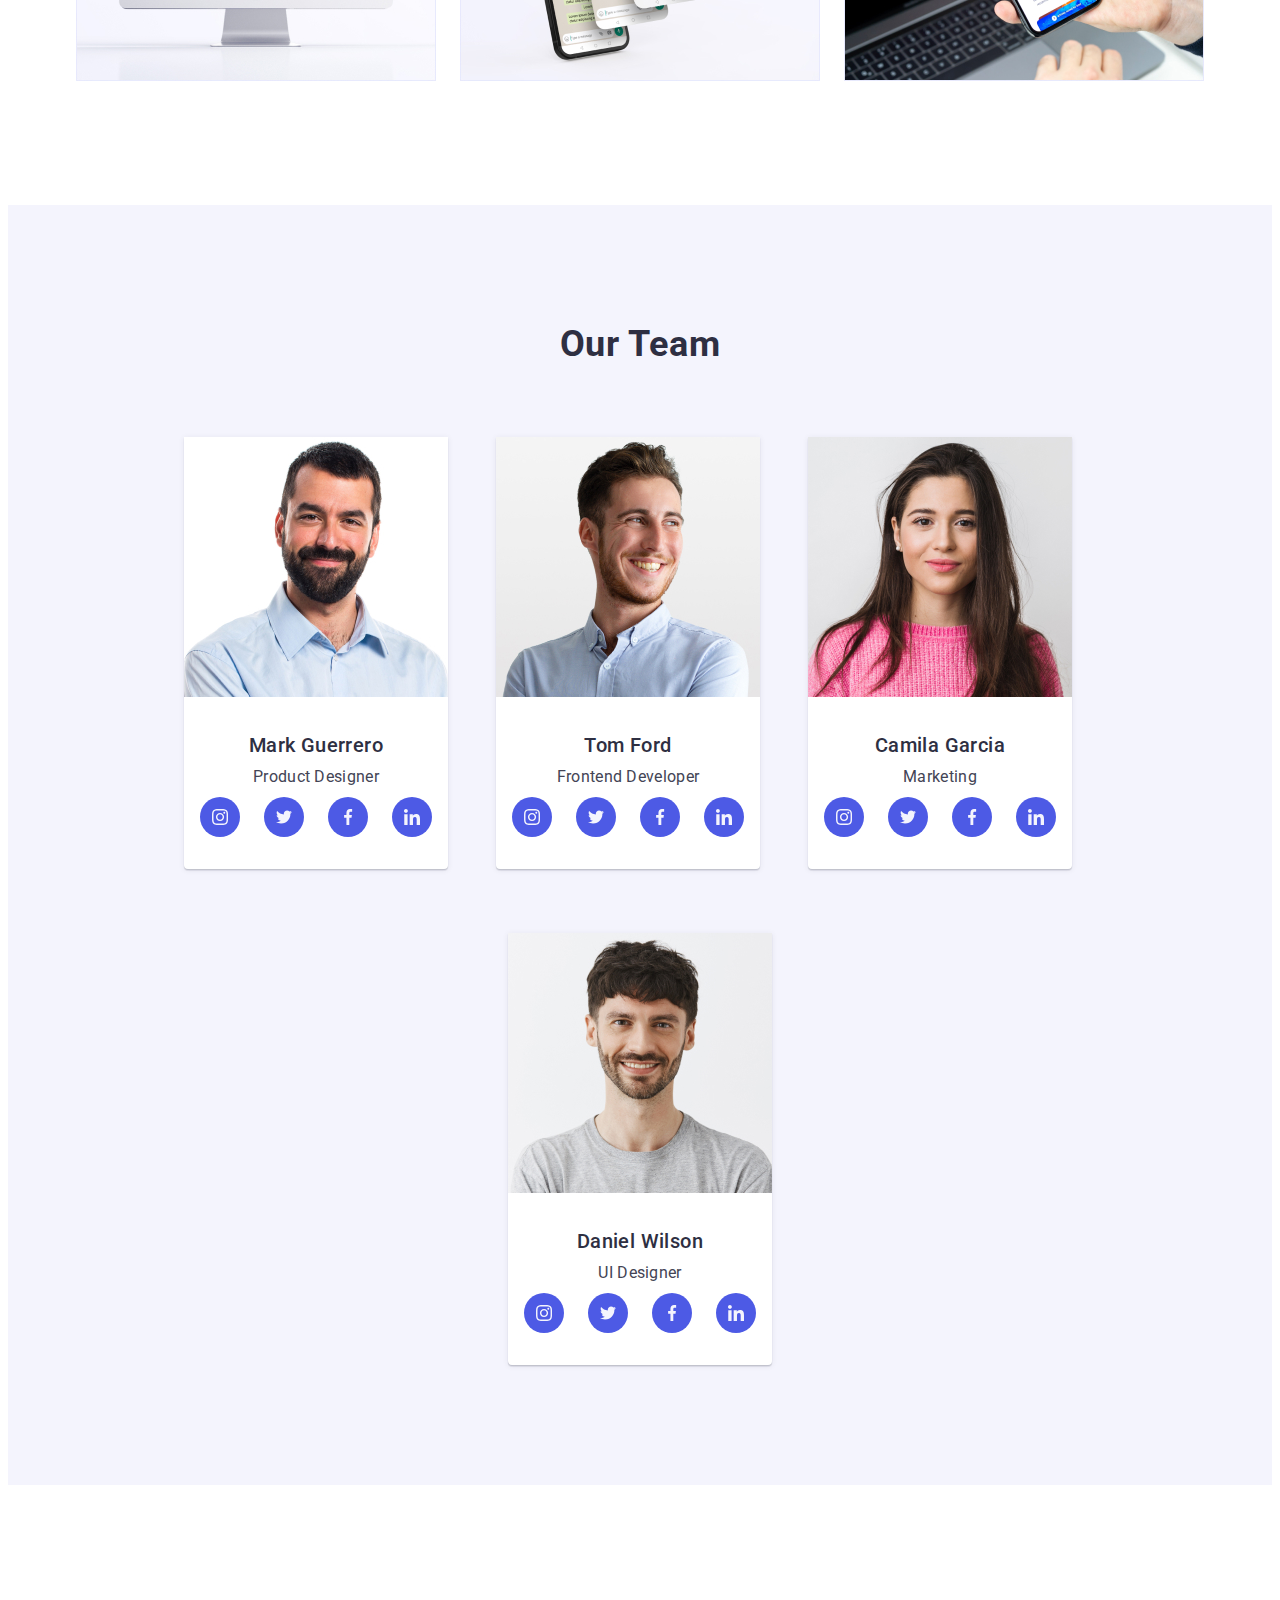
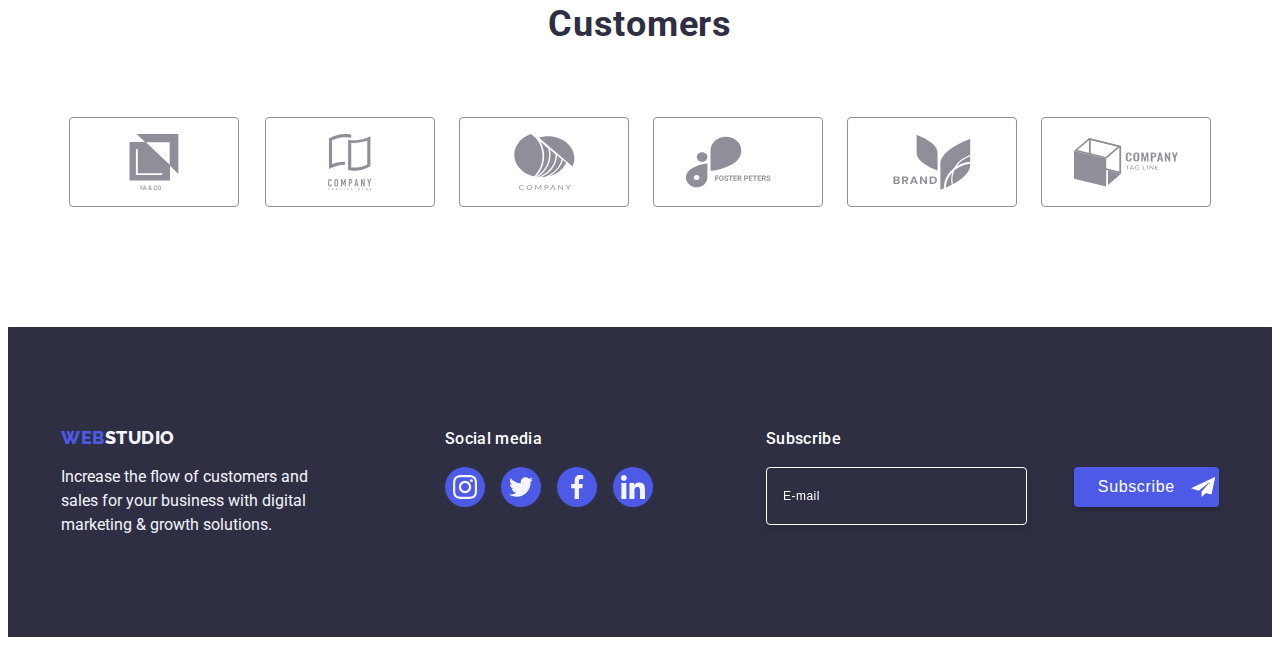
==== commit d09bd282: "hm7" ====
--- a/index.html
+++ b/index.html
@@ -35,18 +35,91 @@
                     <li class="header-navigation-item"><a class="header-navigation-link link " href="">Contacts</a>
                     </li>
                 </ul>
-
-                <address class="header-address">
-                    <ul class="header-address-list list">
-                        <li class="header-address-item item"><a class="header-address-link link"
-                                href="mailto:info@devstudio.com">info@devstudio.com</a></li>
-                        <li class="header-address-item item"><a class="header-address-link link"
-                                href="tel:+110001111111">+11
-                                (000)
-                                111-11-11</a></li>
-                    </ul>
-                </address>
             </nav>
+
+            <button class="burger-button menu-toggle js-open-menu" aria-expanded="false" aria-controls="mobile-menu">
+                <svg width="30" height="19">
+                    <use href="./images/hamburger-symbol-defs.svg#icon-burger-icon"></use>
+                </svg>
+            </button>
+
+            <!-- mobile-menu -->
+            <div class="menu-container js-menu-container" id="mobile-menu">
+                <button class="burger-close js-close-menu">
+                    <svg width="24" height="24">
+                        <use href="./images/burger-close-icon-symbol-defs.svg#icon-burger-close-icon"></use>
+                    </svg>
+                </button>
+
+                <ul class="mobile-navigation__menu-list">
+                    <li class="mobile-navigation__menu-item">
+                        <a class="mobile-navigation__menu-link current_mobile" href="./index.html">Studio</a>
+                    </li>
+
+                    <li class="mobile-navigation__menu-item">
+                        <a class="mobile-navigation__menu-link" href="./portfolio.html">Portfolio</a>
+                    </li>
+
+                    <li class="mobile-navigation__menu-item">
+                        <a class="mobile-navigation__menu-link" href="#">Contacts</a>
+                    </li>
+                </ul>
+
+                <ul class="mobile-contacts_list">
+                    <li class="mobile-contacts_item">
+                        <a class="mobile-contacts_link mobile-contacts__tel" href="tel:+110001111111">+11 (000)
+                            111-11-11</a>
+                    </li>
+
+                    <li class="mobile-contacts_item">
+                        <a class="mobile-contacts_link mobile-contacts__mail"
+                            href="mailto:info@devstudio.com">info@devstudio.com</a>
+                    </li>
+                </ul>
+
+                <ul class="mobile__social-list">
+                    <li class="mobile__social-item">
+                        <a class="mobile__social-links" href="#">
+                            <svg class="mobile__social-icon" width="40" height="40">
+                                <use href="./images/instagram 2.svg"></use>
+                            </svg>
+                        </a>
+                    </li>
+                    <li class="mobile__social-item">
+                        <a class="mobile__social-links" href="#">
+                            <svg class="mobile__social-icon" width="40" height="40">
+                                <use href="./images/twitter 1.svg"></use>
+                            </svg>
+                        </a>
+                    </li>
+                    <li class="mobile__social-item">
+                        <a class="mobile__social-links" href="#">
+                            <svg class="mobile__social-icon" width="40" height="40">
+                                <use href="./images/facebook 1.svg"></use>
+                            </svg>
+                        </a>
+                    </li>
+                    <li class="mobile__social-item">
+                        <a class="mobile__social-links" href="#">
+                            <svg class="mobile__social-icon" width="40" height="40">
+                                <use href="./images/linkedin 1.svg"></use>
+                            </svg>
+                        </a>
+                    </li>
+                </ul>
+            </div>
+
+            <address class="header-address">
+                <ul class="header-address-list list">
+                    <li class="header-address-item item"><a class="header-address-link link"
+                            href="mailto:info@devstudio.com">info@devstudio.com</a></li>
+                    <li class="header-address-item item"><a class="header-address-link link"
+                            href="tel:+110001111111">+11
+                            (000)
+                            111-11-11</a></li>
+                </ul>
+            </address>
+
 
 
         </div>
@@ -103,15 +176,31 @@
                 <h2 class="examples-title">What are we doing</h2>
                 <ul class="examples-list list">
                     <li class="examples-list-item">
-                        <img class="examples-list-img" src="./images/img_1.jpg" alt="monitor" height="300" width="360">
-                    </li>
+                        <picture>
+                            <source srcset="./images/img_1.jpg 1x, ./images/img_1@2x.jpg 2x"
+                                media="(min-width: 1200px)" />
+                            <img class="examples-list-img" src="./images/img_1.jpg" alt="monitor" height="300"
+                                width="360" loading="lazy">
+                        </picture>
+
+                    </li>
+
                     <li class="examples-list-item">
-                        <img class="examples-list-img" src="./images/img_2.jpg" alt="mobile app" height="300"
-                            width="360">
-                    </li>
+                        <picture>
+                            <source srcset="./images/img_2.jpg 1x, ./images/img_2@2x.jpg 2x"
+                                media="(min-width: 1200px)" />
+                            <img class="examples-list-img" src="./images/img_2.jpg" alt="mobile app" height="300"
+                                width="360" loading="lazy">
+                        </picture>
+                    </li>
+
                     <li class="examples-list-item">
-                        <img class="examples-list-img" src="./images/img_3.jpg" alt="mobile version" height="300"
-                            width="360">
+                        <picture>
+                            <source srcset="./images/img_3.jpg 1x, ./images/img_3@2x.jpg 2x"
+                                media="(min-width: 1200px)" />
+                            <img class="examples-list-img" src="./images/img_3.jpg" alt="mobile version" height="300"
+                                width="360" loading="lazy">
+                        </picture>
                     </li>
                 </ul>
             </div>
@@ -124,8 +213,16 @@
                 <h2 class="team-title">Our Team</h2>
                 <ul class="team-list list">
                     <li class="team-list-item">
-                        <img class="team-list-item-img" src="./images/img_4.jpg" alt="Mark Guerrero product designer"
-                            height="260" width="264" />
+                        <picture>
+                            <source srcset="./images/img_4.jpg 1x, ./images/img_4@2x.jpg 2x"
+                                media="(min-width: 1200px)" />
+                            <source srcset="./images/img_4.jpg 1x, ./images/img_4@2x.jpg 2x"
+                                media="(min-width: 768px)" />
+                            <source srcset="./images/img_4.jpg 1x, ./images/img_4@2x.jpg 2x"
+                                media="(min-width: 320px)" />
+                            <img class="team-list-item-img" src="./images/img_4.jpg"
+                                alt="Mark Guerrero product designer" height="260" width="264" loading="lazy" />
+                        </picture>
                         <h3 class="team-list-item-title">Mark Guerrero</h3>
                         <p class="team-list-item-text">Product Designer</p>
                         <ul class="team-socmedia-list list">
@@ -161,8 +258,16 @@
                     </li>
 
                     <li class="team-list-item">
-                        <img class="team-list-item-img" src="./images/img_5.jpg" alt="Tom Ford Frontend Developer"
-                            height="260" width="264" />
+                        <picture>
+                            <source srcset="./images/img_5.jpg 1x, ./images/img_5@2x.jpg 2x"
+                                media="(min-width: 1200px)" />
+                            <source srcset="./images/img_5.jpg 1x, ./images/img_5@2x.jpg 2x"
+                                media="(min-width: 768px)" />
+                            <source srcset="./images/img_5.jpg 1x, ./images/img_5@2x.jpg 2x"
+                                media="(min-width: 320px)" />
+                            <img class="team-list-item-img" src="./images/img_5.jpg" alt="Tom Ford Frontend Developer"
+                                height="260" width="264" loading="lazy" />
+                        </picture>
                         <h3 class="team-list-item-title">Tom Ford</h3>
                         <p class="team-list-item-text">Frontend Developer</p>
                         <ul class="team-socmedia-list list">
@@ -198,8 +303,16 @@
                     </li>
 
                     <li class="team-list-item">
-                        <img class="team-list-item-img" src="./images/img_6.jpg" alt="Camila Garcia Marketing"
-                            height="260" width="264" />
+                        <picture>
+                            <source srcset="./images/img_6.jpg 1x, ./images/img_6@2x.jpg 2x"
+                                media="(min-width: 1200px)" />
+                            <source srcset="./images/img_6.jpg 1x, ./images/img_6@2x.jpg 2x"
+                                media="(min-width: 768px)" />
+                            <source srcset="./images/img_6.jpg 1x, ./images/img_6@2x.jpg 2x"
+                                media="(min-width: 320px)" />
+                            <img class="team-list-item-img" src="./images/img_6.jpg" alt="Camila Garcia Marketing"
+                                height="260" width="264" loading="lazy" />
+                        </picture>
                         <h3 class="team-list-item-title">Camila Garcia</h3>
                         <p class="team-list-item-text">Marketing</p>
                         <ul class="team-socmedia-list list">
@@ -235,8 +348,16 @@
                     </li>
 
                     <li class="team-list-item">
-                        <img class="team-list-item-img" src="./images/img_7.jpg" alt="Daniel Wilson UI Designer"
-                            height="260" width="264" />
+                        <picture>
+                            <source srcset="./images/img_7.jpg 1x, ./images/img_7@2x.jpg 2x"
+                                media="(min-width: 1200px)" />
+                            <source srcset="./images/img_7.jpg 1x, ./images/img_7@2x.jpg 2x"
+                                media="(min-width: 768px)" />
+                            <source srcset="./images/img_7.jpg 1x, ./images/img_7@2x.jpg 2x"
+                                media="(min-width: 320px)" />
+                            <img class="team-list-item-img" src="./images/img_7.jpg" alt="Daniel Wilson UI Designer"
+                                height="260" width="264" loading="lazy" />
+                        </picture>
                         <h3 class="team-list-item-title">Daniel Wilson</h3>
                         <p class="team-list-item-text">UI Designer</p>
                         <ul class="team-socmedia-list list">
@@ -388,6 +509,7 @@
         </div>
 
     </footer>
+
     <div class="backdrop is-hidden" data-modal>
         <div class="modal">
             <button class="button-close-window" type="button" data-modal-close>
@@ -454,6 +576,7 @@
 
 
     <script src="./js/modal.js"></script>
+    <script src="./js/mobile-menu.js"></script>
 </body>
 
 </html>--- a/css/styles.css
+++ b/css/styles.css
@@ -84,6 +84,18 @@
       box-shadow: 0px 2px 1px rgba(46, 47, 66, 0.08),
           0px 1px 1px rgba(46, 47, 66, 0.16), 0px 1px 6px rgba(46, 47, 66, 0.08);
 
+      @media screen and (min-width: 768px) and (max-width: 1199px) {
+          padding: 16px 0;
+      }
+
+  }
+
+  .section {
+      padding: 96px 0 96px 0;
+
+      @media screen and (min-width: 1200px) {
+          padding: 120px 0 120px 0;
+      }
   }
 
   .container {
@@ -93,6 +105,14 @@
       padding-left: 15px;
       padding-right: 15px;
 
+      @media screen and (min-width: 768px) {
+          max-width: 768px;
+      }
+
+      @media screen and (min-width: 1200px) {
+          max-width: 1158px;
+      }
+
 
   }
 
@@ -112,7 +132,16 @@
       font-size: 18px;
       line-height: 1.17;
       letter-spacing: 0.03em;
-      text-transform: uppercase
+
+      text-transform: uppercase;
+
+      @media screen and (min-width: 768px) {
+          margin-right: 120px;
+      }
+
+      @media screen and (min-width: 1200px) {
+          margin-right: 76px;
+      }
   }
 
   .header-logo-studio {
@@ -142,6 +171,11 @@
       display: flex;
       margin-left: 76px;
       padding-left: 0;
+
+      @media screen and (min-width: 768px) {
+          display: flex;
+          gap: 40px;
+      }
 
   }
 
@@ -210,6 +244,12 @@
   .header-address {
       font-style: normal;
       margin-left: auto;
+
+      @media screen and (min-width: 768px) {
+          display: block;
+          margin-left: auto;
+      }
+
   }
 
   .header-address-list {
@@ -217,6 +257,12 @@
       margin: 0;
       display: flex;
       margin-left: auto;
+
+      @media screen and (min-width: 1200px) {
+          display: flex;
+          flex-direction: row;
+          gap: 40px;
+      }
 
   }
 
@@ -238,6 +284,13 @@
       padding-top: 24px;
       display: block;
       transition: color 250ms cubic-bezier(0.4, 0, 0.2, 1);
+
+      @media screen and (min-width: 1200px) {
+          font-size: 16px;
+          line-height: 1.5;
+          letter-spacing: 0.02em;
+      }
+
   }
 
   .header-address-link:hover {
@@ -273,7 +326,52 @@
       background-size: cover;
       background-position: center;
 
-
+      @media screen and (min-device-pixel-ratio: 2) and (min-width: 320px),
+      screen and (min-resolution: 192dpi) and (min-width: 320px),
+      screen and (min-resolution: 2dppx) and (min-width: 320px) {
+          background-image: linear-gradient(to right,
+                  rgba(47, 48, 58, 0.7),
+                  rgba(47, 48, 58, 0.7)),
+              url("../images/people-office\ 1\ \(1\)@2x.jpg");
+      }
+
+      @media screen and (min-width: 481px) {
+          background-image: linear-gradient(to right,
+                  rgba(47, 48, 58, 0.7),
+                  rgba(47, 48, 58, 0.7)),
+              url("../images/people-office\ 1\ \(1\).jpg");
+      }
+
+      @media screen and (min-device-pixel-ratio: 2) and (min-width: 481px),
+      screen and (min-resolution: 192dpi) and (min-width: 481px),
+      screen and (min-resolution: 2dppx) and (min-width: 481px) {
+          background-image: linear-gradient(to right,
+                  rgba(47, 48, 58, 0.7),
+                  rgba(47, 48, 58, 0.7)),
+              url("../images/people-office\ 1\ \(1\)@2x.jpg");
+      }
+
+      @media screen and (min-width: 1200px) {
+          max-width: 1440px;
+          background-image: linear-gradient(to right,
+                  rgba(47, 48, 58, 0.7),
+                  rgba(47, 48, 58, 0.7)),
+              url("../images/people-office\ 1\ \(1\).jpg");
+      }
+
+      @media screen and (min-device-pixel-ratio: 2) and (min-width: 1200px),
+      screen and (min-resolution: 192dpi) and (min-width: 1200px),
+      screen and (min-resolution: 2dppx) and (min-width: 1200px) {
+          background-image: linear-gradient(to right,
+                  rgba(47, 48, 58, 0.7),
+                  rgba(47, 48, 58, 0.7)),
+              url("../images/people-office\ 1\ \(1\)@2x.jpg");
+      }
+
+      @media (min-width: 1200px) {
+          padding-top: 188px;
+          padding-bottom: 188px;
+      }
 
 
 
@@ -298,7 +396,19 @@
       margin: 0 auto;
 
 
-
+      @media screen and (min-width: 768px) {
+          width: 496px;
+          font-size: 56px;
+          line-height: 1.07;
+          text-align: center;
+          letter-spacing: 0.02em;
+          text-transform: none;
+          margin-bottom: 36px;
+
+          @media screen and (min-width: 1200px) {
+              margin-bottom: 48px;
+          }
+      }
 
 
   }
@@ -375,6 +485,34 @@
       border-radius: 4px;
       transition: opacity 250ms cubic-bezier(0.4, 0, 0.2, 1),
           visibility 250ms cubic-bezier(0.4, 0, 0.2, 1);
+
+      @media screen and (max-width: 767px) {
+          width: 98%;
+      }
+  }
+
+  .burger-button {
+      display: flex;
+      align-items: center;
+      justify-content: center;
+      background-color: transparent;
+      border: none;
+
+      @media screen and (min-width: 768px) {
+          display: none;
+      }
+  }
+
+  .burger-close {
+      width: 24px;
+      height: 24px;
+      display: flex;
+      align-items: center;
+      justify-content: center;
+      padding: 6px;
+      border-radius: 50%;
+      border: 1px solid #e7e9fc;
+      background-color: #ffffff;
   }
 
   .button-close-window {
@@ -394,6 +532,44 @@
       cursor: pointer;
   }
 
+  .menu-container {
+      position: fixed;
+
+      top: 0;
+      left: 0;
+      width: 100vw;
+      height: 100vh;
+      padding: 80px 24px 40px 40px;
+      background-color: #ffffff;
+      z-index: 999;
+
+      transform: translateX(100%);
+      transition: transform 250ms ease-in-out;
+
+      display: flex;
+      flex-direction: column;
+
+      /* @media screen and (min-width:768px) {
+    display: none;
+  } */
+  }
+
+  .menu-container.is-open {
+      transform: translateX(0);
+  }
+
+  .burger-close {
+      position: absolute;
+      top: 24px;
+      right: 24px;
+      max-width: 480px;
+  }
+
+  .burger-close:hover,
+  .burger-close:focus {
+      background-color: #e7e9fc;
+  }
+
   .button-close-window:hover {
       fill: var(--secondary-accent-color);
       background-color: var(--backgroung-button-color);
@@ -402,6 +578,98 @@
   .button-close-window:focus {
       fill: var(--secondary-accent-color);
       background-color: var(--backgroung-button-color);
+  }
+
+  .mobile-navigation__menu-list {
+      display: flex;
+      flex-direction: column;
+      gap: 40px;
+      margin-bottom: auto;
+  }
+
+  .mobile-navigation__menu-item {}
+
+  .mobile-navigation__menu-link {
+      font-weight: 700;
+      font-size: 36px;
+      line-height: 1.11;
+      letter-spacing: 0.02em;
+      text-transform: capitalize;
+      color: var(--background-hero-color);
+  }
+
+  .mobile-navigation__menu-link:hover,
+  .mobile-navigation__menu-link:focus {
+      color: var(--backgroung-button-color);
+  }
+
+  .mobile-contacts_list {
+      display: flex;
+      flex-direction: column;
+      gap: 40px;
+      margin-bottom: 48px;
+  }
+
+  .mobile-contacts_item {}
+
+  .mobile-contacts_link {
+      letter-spacing: 0.02em;
+      color: var(--title-text-color);
+  }
+
+  .mobile-contacts_link:hover,
+  .mobile-contacts_link:focus {
+      color: var(--backgroung-button-color);
+  }
+
+  .mobile-contacts__tel {
+      font-weight: 700;
+      font-size: 36px;
+      line-height: 1.11;
+      letter-spacing: 0.02em;
+      text-transform: capitalize;
+      color: var(--main-accent-color);
+  }
+
+  .mobile-contacts__mail {
+      font-weight: 500;
+      font-size: 20px;
+      line-height: 1.2;
+  }
+
+  .mobile__social-list {
+      display: flex;
+      max-width: 328px;
+      justify-content: space-between;
+
+  }
+
+  .mobile__social-item {}
+
+  .mobile__social-links {
+      display: flex;
+      justify-content: center;
+      align-items: center;
+      width: 40px;
+      height: 40px;
+      padding: 8px;
+      border-radius: 50%;
+      background-color: var(--main-accent-color);
+      color: var(--backgroung-main-color);
+      transition: background-color 250ms cubic-bezier(0.4, 0, 0.2, 1);
+  }
+
+  .mobile__social-links:hover,
+  .mobile__social-links:focus {
+      background-color: var(--backgroung-button-color);
+  }
+
+  .mobile__social-icon {
+      fill: currentColor;
+  }
+
+  .current_mobile {
+      color: var(--backgroung-button-color);
   }
 
   .modal-title {
@@ -595,10 +863,24 @@
       padding-left: 0;
       display: flex;
       margin-bottom: 0;
+
+      @media screen and (min-width: 768px) {
+          flex-direction: row;
+          flex-wrap: wrap;
+      }
+
   }
 
   .goals-section-list-item {
       margin-right: 24px;
+
+      @media screen and (min-width: 768px) {
+          width: calc((100% - 1 * 24px) / 2);
+      }
+
+      @media screen and (min-width: 1200px) {
+          width: calc((100% - 3 * 24px) / 4);
+      }
   }
 
   .goals-section-list-item::before {
@@ -615,24 +897,61 @@
   .goals-section-list-item.strategy::before {
       background-image: url(../images/Group\ \(4\).svg);
 
+      @media screen and (min-width: 1200px) {
+          height: 112px;
+          display: flex;
+          justify-content: center;
+          align-items: center;
+          border-radius: 4px;
+          background-color: var(--background-team-color);
+          margin-bottom: 8px;
+      }
+
 
   }
 
   .goals-section-list-item.punctuality::before {
       background-image: url(../images/clock\ 1.svg);
 
+      @media screen and (min-width: 1200px) {
+          height: 112px;
+          display: flex;
+          justify-content: center;
+          align-items: center;
+          border-radius: 4px;
+          background-color: var(--background-team-color);
+          margin-bottom: 8px;
+      }
+
 
   }
 
   .goals-section-list-item.diligence::before {
       background-image: url(../images/diagram\ 1.svg);
 
-
+      @media screen and (min-width: 1200px) {
+          height: 112px;
+          display: flex;
+          justify-content: center;
+          align-items: center;
+          border-radius: 4px;
+          background-color: var(--background-team-color);
+          margin-bottom: 8px;
+      }
   }
 
   .goals-section-list-item.technologies::before {
       background-image: url(../images/astronaut\ 1.svg);
 
+      @media screen and (min-width: 1200px) {
+          height: 112px;
+          display: flex;
+          justify-content: center;
+          align-items: center;
+          border-radius: 4px;
+          background-color: var(--background-team-color);
+          margin-bottom: 8px;
+      }
 
   }
 
@@ -649,6 +968,16 @@
       letter-spacing: 0.02em;
 
 
+      @media screen and (min-width: 768px) {
+          text-align-last: left;
+      }
+
+      @media screen and (min-width: 1200px) {
+          font-weight: 500;
+          font-size: 20px;
+          line-height: 1.2;
+      }
+
   }
 
   .goals-section-list-text {
@@ -660,6 +989,9 @@
       margin-top: 8px;
       width: 264px;
 
+      @media screen and (min-width: 1200px) {
+          font-weight: 400;
+      }
 
 
   }
@@ -672,6 +1004,10 @@
   .examples {
 
       padding-bottom: 120px;
+
+      @media screen and (min-width: 1200px) {
+          display: block;
+      }
   }
 
   .examples-title {
@@ -753,6 +1089,14 @@
       align-items: center;
       padding-left: 0;
       margin-bottom: 0;
+
+      @media screen and (min-width: 768px) {
+          flex-direction: row;
+          flex-wrap: wrap;
+          gap: 64px 24px;
+          justify-content: center;
+      }
+
 
   }
 
@@ -840,6 +1184,13 @@
       padding-bottom: 120px;
   }
 
+  .customers .container {
+      @media screen and (min-width: 768px) and (max-width: 1199px) {
+          width: 582px;
+          margin: 0 auto;
+      }
+  }
+
   .customers-title {
       text-align: center;
       font-size: 36px;
@@ -858,6 +1209,22 @@
       justify-content: center;
       gap: 24px;
 
+      @media screen and (min-width: 768px) {
+          gap: 72px 24px;
+      }
+
+  }
+
+  .customers-item {
+      width: calc((100% - 1 * 16px) / 2);
+
+      @media screen and (min-width: 768px) {
+          width: calc((100% - 2 * 24px) / 3);
+      }
+
+      @media screen and (min-width: 1200px) {
+          width: calc((100% - 5 * 24px) / 6);
+      }
   }
 
   .customers-link {
@@ -894,6 +1261,24 @@
       padding-top: 102px;
       padding-bottom: 100px;
       display: flex;
+
+      @media screen and (min-width: 1200px) {
+          padding: 100px 0;
+      }
+  }
+
+  .footer-container {
+      @media screen and (min-width: 768px) {
+          width: 582px;
+          display: flex;
+          flex-wrap: wrap;
+          gap: 72px 24px;
+      }
+
+      @media screen and (min-width: 1200px) {
+          width: 100%;
+          gap: 0;
+      }
   }
 
 
@@ -909,6 +1294,10 @@
       letter-spacing: 0.03em;
       text-transform: uppercase;
 
+      @media screen and (min-width: 768px) {
+          text-align: left;
+      }
+
 
   }
 
@@ -941,6 +1330,27 @@
 
   .footer-contacts-wrapper {
       margin-right: 120px;
+
+      @media screen and (min-width: 768px) {
+          width: 264px;
+          margin: 0;
+      }
+
+      @media screen and (min-width: 1200px) {
+          margin-right: 120px;
+      }
+  }
+
+  .footer-social {
+      margin-bottom: 72px;
+
+      @media screen and (min-width: 768px) {
+          margin: 0;
+      }
+
+      @media screen and (min-width: 1200px) {
+          margin-right: auto;
+      }
   }
 
   .footer-contacts-list {
@@ -964,6 +1374,9 @@
       margin-bottom: 16px;
 
 
+      @media screen and (min-width: 768px) {
+          text-align: left;
+      }
   }
 
   .footer-link {
@@ -1009,14 +1422,27 @@
       color: var(--backgroung-main-color);
       margin-bottom: 16px;
 
+      @media screen and (min-width: 768px) {
+          text-align: left;
+      }
+
   }
 
   .footer-subscribe-form {
       display: flex;
+
+      @media screen and (min-width: 768px) {
+          /* display: flex; */
+          flex-wrap: nowrap;
+      }
   }
 
   .footer-subscribe-wrapper {
       margin-left: 80px;
+
+      @media screen and (min-width: 768px) {
+          width: 453px;
+      }
   }
 
 
@@ -1034,6 +1460,12 @@
       border-radius: 4px;
       outline: none;
       transition: border-color 250ms cubic-bezier(0.4, 0, 0.2, 1);
+
+      @media screen and (min-width: 768px) {
+          width: 264px;
+          margin-right: 24px;
+          margin-bottom: 0;
+      }
 
   }
 
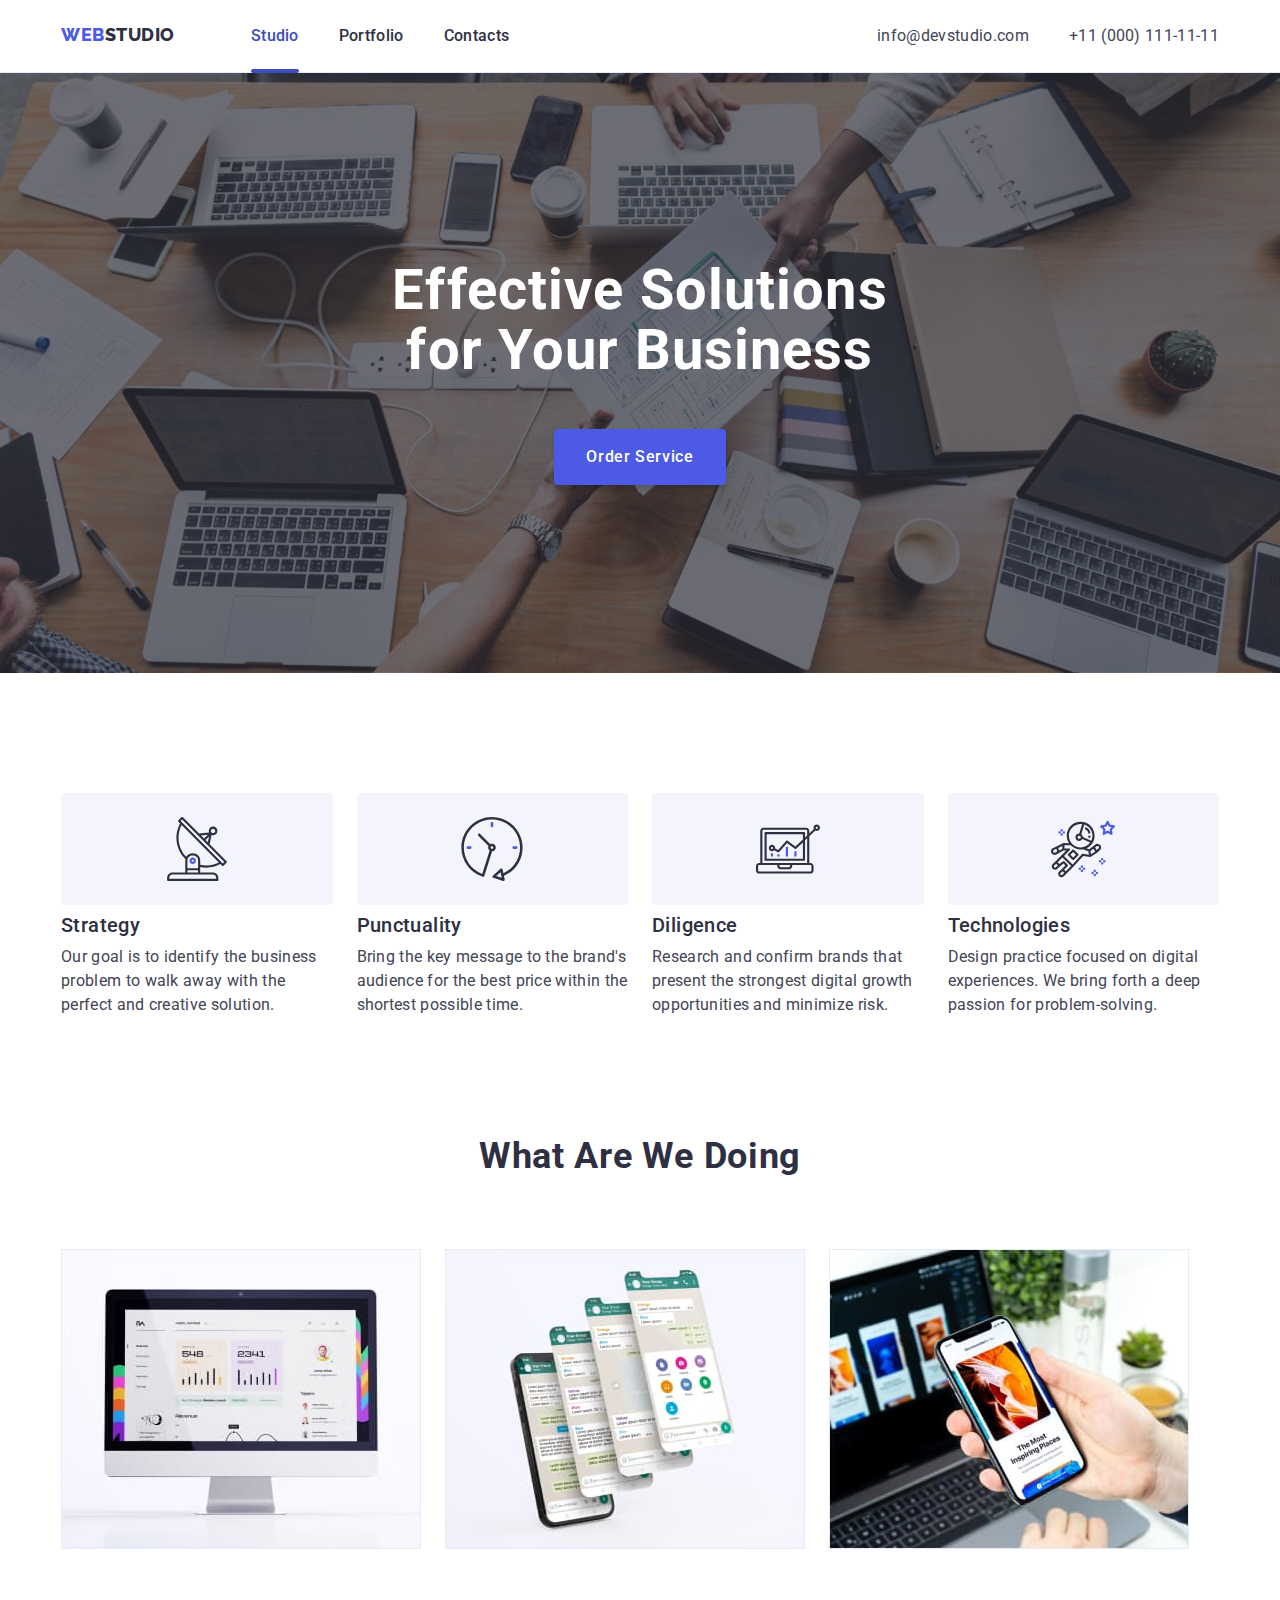
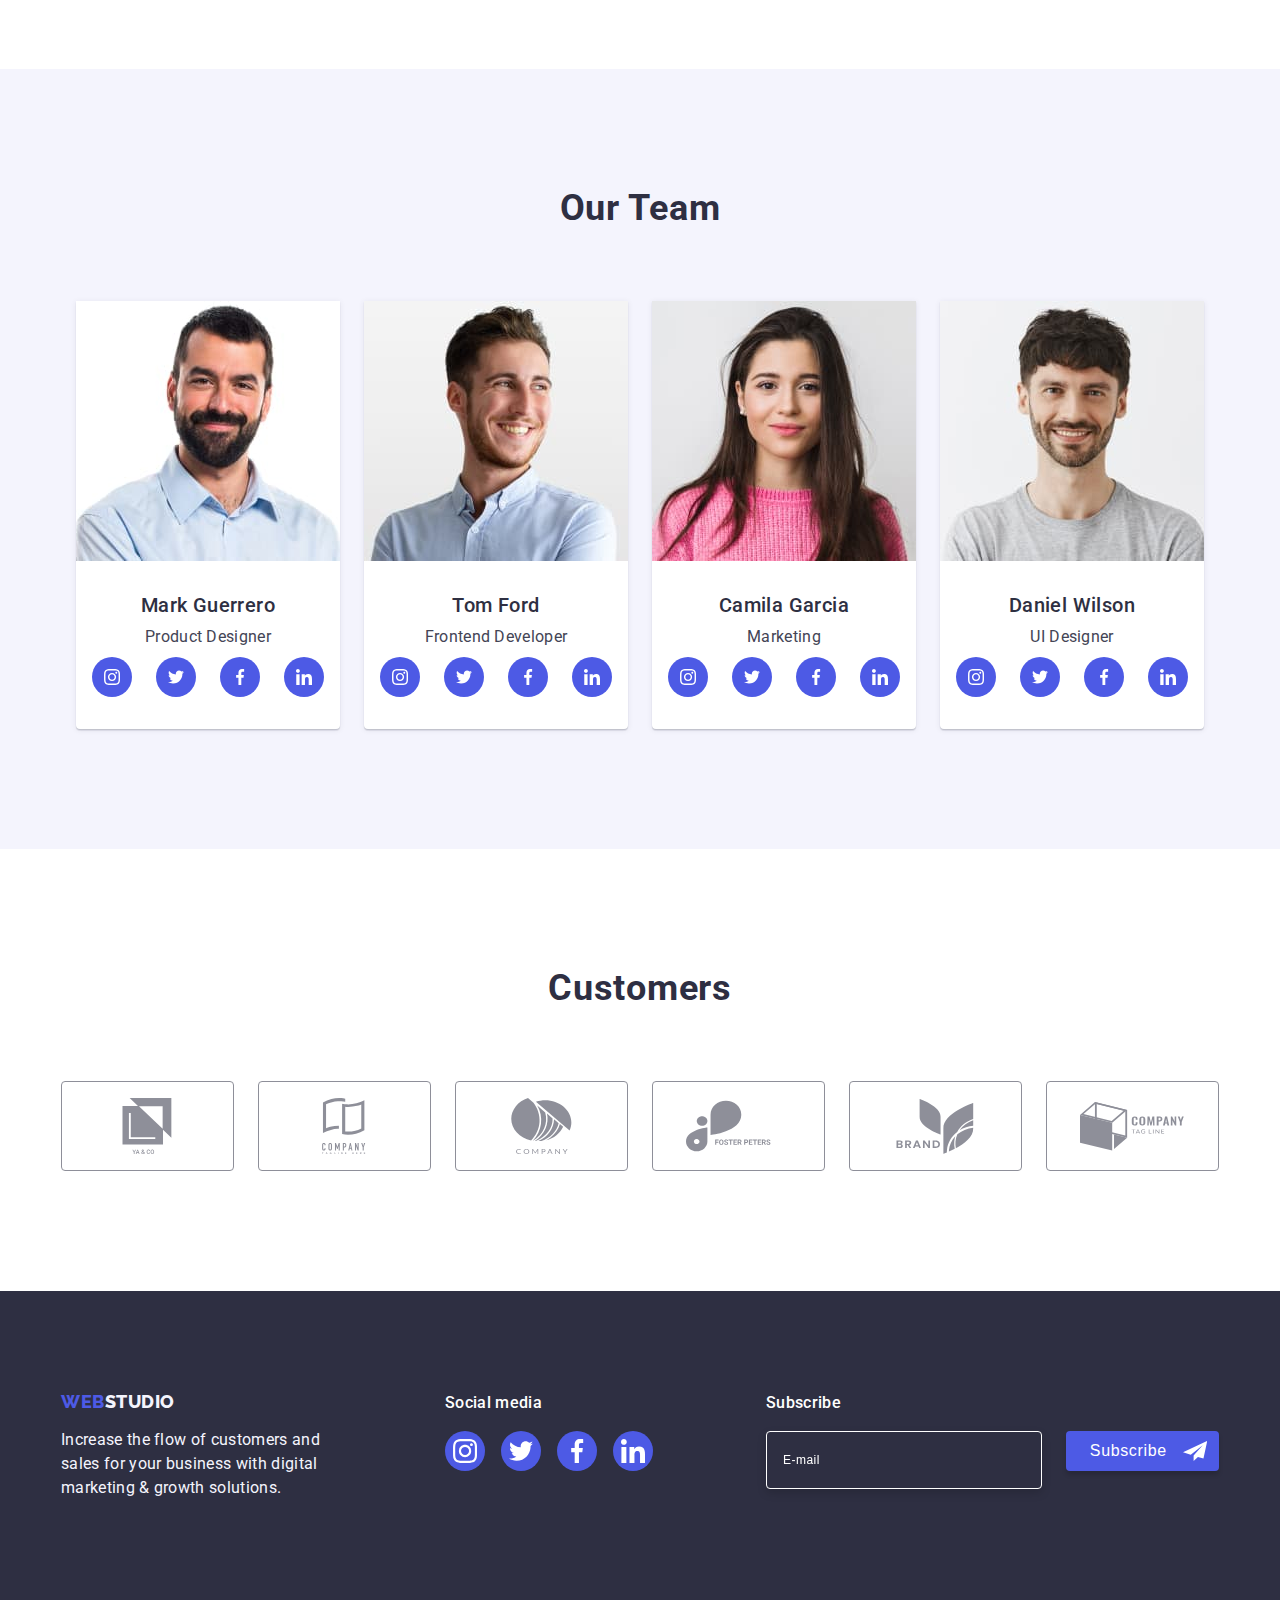
==== commit eced77f7: "fix" ====
--- a/index.html
+++ b/index.html
@@ -17,34 +17,37 @@
     <link rel="stylesheet" href="./css/styles.css">
 </head>
 
-<body class="page">
+<body data-body>
+    <!-- Здесь размещается шапка сайта -->
     <header class="header">
-        <div class="container">
-            <nav class="header-navigation">
-                <a class="header-logo-web link" href="./index.html">Web<span
-                        class="header-logo-studio link">Studio</span>
-                </a>
-
-                <ul class="header-navigation-list list">
-                    <li class="header-navigation-item"><a class="header-navigation-link link current"
-                            href="./index.html">Studio</a>
-                    </li>
-                    <li class="header-navigation-item"><a class="header-navigation-link link "
-                            href="./portfolio.html">Portfolio</a>
-                    </li>
-                    <li class="header-navigation-item"><a class="header-navigation-link link " href="">Contacts</a>
+        <div class="container header__wrapper">
+            <!-- Блок навигации -->
+            <nav class="header__navigation">
+                <a class="header__navigation-logo" href="./index.html">Web<span
+                        class="header__logo-span">Studio</span></a>
+                <ul class="header__navigation-list">
+                    <li class="header__nav-item">
+                        <a class="header__nav-link current" href="./index.html">Studio</a>
+                    </li>
+
+                    <li class="header__nav-item">
+                        <a class="header__nav-link" href="./portfolio.html">Portfolio</a>
+                    </li>
+
+                    <li class="header__nav-item">
+                        <a class="header__nav-link" href="">Contacts</a>
                     </li>
                 </ul>
             </nav>
 
             <button class="burger-button menu-toggle js-open-menu" aria-expanded="false" aria-controls="mobile-menu">
                 <svg width="30" height="19">
-                    <use href="./images/hamburger-symbol-defs.svg#icon-burger-icon"></use>
+                    <use href="./images/hamburger-symbol-defs.svg"></use>
                 </svg>
             </button>
 
             <!-- mobile-menu -->
-            <div class="menu-container js-menu-container" id="mobile-menu">
+            <div class="menu-container js-menu-container#icon-burger-icon" id="mobile-menu">
                 <button class="burger-close js-close-menu">
                     <svg width="24" height="24">
                         <use href="./images/burger-close-icon-symbol-defs.svg#icon-burger-close-icon"></use>
@@ -81,125 +84,165 @@
                     <li class="mobile__social-item">
                         <a class="mobile__social-links" href="#">
                             <svg class="mobile__social-icon" width="40" height="40">
-                                <use href="./images/instagram 2.svg"></use>
+                                <use href="./images/icons.svg#icon-inst"></use>
                             </svg>
                         </a>
                     </li>
                     <li class="mobile__social-item">
                         <a class="mobile__social-links" href="#">
                             <svg class="mobile__social-icon" width="40" height="40">
-                                <use href="./images/twitter 1.svg"></use>
+                                <use href="./images/icons.svg#icon-tweet"></use>
                             </svg>
                         </a>
                     </li>
                     <li class="mobile__social-item">
                         <a class="mobile__social-links" href="#">
                             <svg class="mobile__social-icon" width="40" height="40">
-                                <use href="./images/facebook 1.svg"></use>
+                                <use href="./images/icons.svg#icon-faceb"></use>
                             </svg>
                         </a>
                     </li>
                     <li class="mobile__social-item">
                         <a class="mobile__social-links" href="#">
                             <svg class="mobile__social-icon" width="40" height="40">
-                                <use href="./images/linkedin 1.svg"></use>
-                            </svg>
-                        </a>
-                    </li>
-                </ul>
-            </div>
-
-            <address class="header-address">
-                <ul class="header-address-list list">
-                    <li class="header-address-item item"><a class="header-address-link link"
-                            href="mailto:info@devstudio.com">info@devstudio.com</a></li>
-                    <li class="header-address-item item"><a class="header-address-link link"
-                            href="tel:+110001111111">+11
-                            (000)
-                            111-11-11</a></li>
+                                <use href="./images/icons.svg#icon-linkd"></use>
+                            </svg>
+                        </a>
+                    </li>
+                </ul>
+            </div>
+
+
+            <address class="header__address">
+                <ul class="header__contact-list">
+                    <li class="header__contact-item">
+                        <a class="header__contact-link" href="mailto:info@devstudio.com">info@devstudio.com</a>
+                    </li>
+
+                    <li class="header__contact-item">
+                        <a class="header__contact-link" href="tel:+110001111111">+11 (000) 111-11-11</a>
+                    </li>
                 </ul>
             </address>
-
-
-
         </div>
-
     </header>
+
+
     <main>
-        <section class="hero-section">
-            <h1 class="hero-section-text">Effective Solutions for Your Business</h1>
-            <button class="hero-section-button" type="button" data-modal-open>Order Service</button>
+
+        <section class="section hero">
+            <h1 class="hero__title">Effective Solutions for Your Business</h1>
+
+            <button class="hero__button" data-modal-open>Order Service</button>
         </section>
 
-
-        <section class="goals-section">
+        <!-- APPROACH SECTION -->
+        <section class="approach section">
             <div class="container">
-                <h2 class="goals-section-title" hidden>section2</h2>
-                <ul class="goals-section-list list">
-                    <li class="goals-section-list-item strategy">
-                        <h3 class="goals-section-list-title">Strategy</h3>
-                        <p class="goals-section-list-text">Our goal is to identify the business
-                            problem to walk away with the perfect and creative solution.</p>
-                    </li>
-                    <li class="goals-section-list-item punctuality">
-                        <h3 class="goals-section-list-title">Punctuality</h3>
-                        <p class="goals-section-list-text">Bring the key message to the brand's audience for the best
-                            price
-                            within the shortest
-                            possible
-                            time.</p>
-                    </li>
-                    <li class="goals-section-list-item diligence">
-                        <h3 class="goals-section-list-title">Diligence</h3>
-                        <p class="goals-section-list-text">Research and confirm brands that present the strongest
-                            digital
-                            growth opportunities and
-                            minimize
-                            risk.</p>
-                    </li>
-                    <li class="goals-section-list-item technologies">
-                        <h3 class="goals-section-list-title">Technologies</h3>
-                        <p class="goals-section-list-text">Design practice focused on digital experiences. We bring
-                            forth a
-                            deep passion for
-                            problem-solving.</p>
-                    </li>
-
-                </ul>
-            </div>
-
+                <h2 class="approach__title visually-hidden">Approach</h2>
+
+                <ul class="approach__list list">
+                    <li class="approach__item">
+                        <div class="approach__img-wrapper">
+                            <svg class="approach__img" width="64" height="64">
+                                <use href="./images/approach-symbol-defs.svg#icon-antenna-1"></use>
+                            </svg>
+                        </div>
+                        <h3 class="approach__subtitle">Strategy</h3>
+
+                        <p class="approach__description">
+                            Our goal is to identify the business<br class="approach__description-br" />
+                            problem to walk away with the perfect and creative solution.
+                        </p>
+                    </li>
+
+                    <li class="approach__item">
+                        <div class="approach__img-wrapper">
+                            <svg class="approach__img" width="64" height="64">
+                                <use href="./images/approach-symbol-defs.svg#icon-clock-1"></use>
+                            </svg>
+                        </div>
+
+                        <h3 class="approach__subtitle">Punctuality</h3>
+
+                        <p class="approach__description">
+                            Bring the key message to the brand's audience for the best price
+                            within the shortest possible time.
+                        </p>
+                    </li>
+
+                    <li class="approach__item">
+                        <div class="approach__img-wrapper">
+                            <svg class="approach__img" width="64" height="64">
+                                <use href="./images/approach-symbol-defs.svg#icon-diagram-1"></use>
+                            </svg>
+                        </div>
+
+                        <h3 class="approach__subtitle">Diligence</h3>
+
+                        <p class="approach__description">
+                            Research and confirm brands that present the strongest digital
+                            growth opportunities and minimize risk.
+                        </p>
+                    </li>
+
+                    <li class="approach__item">
+                        <div class="approach__img-wrapper">
+                            <svg class="approach__img" width="64" height="64">
+                                <use href="./images/approach-symbol-defs.svg#icon-astronaut-1"></use>
+                            </svg>
+                        </div>
+
+                        <h3 class="approach__subtitle">Technologies</h3>
+
+                        <p class="approach__description">
+                            Design practice focused on digital experiences. We bring forth a
+                            deep passion for problem-solving.
+                        </p>
+                    </li>
+                </ul>
+            </div>
         </section>
 
 
-        <section class="examples">
+
+
+        <section class="services section">
             <div class="container">
-                <h2 class="examples-title">What are we doing</h2>
-                <ul class="examples-list list">
-                    <li class="examples-list-item">
+                <h2 class="services__title">What are we doing</h2>
+
+                <ul class="services__list">
+                    <li class="services__item">
                         <picture>
-                            <source srcset="./images/img_1.jpg 1x, ./images/img_1@2x.jpg 2x"
-                                media="(min-width: 1200px)" />
-                            <img class="examples-list-img" src="./images/img_1.jpg" alt="monitor" height="300"
-                                width="360" loading="lazy">
+                            <source srcset="
+                    ./images/services/services-01-1200.jpg    1x,
+                    ./images/services/services-01-1200@2x.jpg 2x
+                  " media="(min-width: 1200px)" />
+                            <img class="profile__profile-img" src="./images/services/services-01-1200.jpg"
+                                alt="Research and confirm brands" width="360" height="300" loading="lazy" />
                         </picture>
-
-                    </li>
-
-                    <li class="examples-list-item">
+                    </li>
+
+                    <li class="services__item">
                         <picture>
-                            <source srcset="./images/img_2.jpg 1x, ./images/img_2@2x.jpg 2x"
-                                media="(min-width: 1200px)" />
-                            <img class="examples-list-img" src="./images/img_2.jpg" alt="mobile app" height="300"
-                                width="360" loading="lazy">
+                            <source srcset="
+                    ./images/services/services-02-1200.jpg    1x,
+                    ./images/services/services-02-1200@2x.jpg 2x
+                  " media="(min-width: 1200px)" />
+                            <img class="profile__profile-img" src="./images/services/services-02-1200.jpg"
+                                alt="Bring the key message to the brand's" width="360" height="300" loading="lazy" />
                         </picture>
                     </li>
 
-                    <li class="examples-list-item">
+                    <li class="services__item">
                         <picture>
-                            <source srcset="./images/img_3.jpg 1x, ./images/img_3@2x.jpg 2x"
-                                media="(min-width: 1200px)" />
-                            <img class="examples-list-img" src="./images/img_3.jpg" alt="mobile version" height="300"
-                                width="360" loading="lazy">
+                            <source srcset="
+                    ./images/services/services-03-1200.jpg    1x,
+                    ./images/services/services-03-1200@2x.jpg 2x
+                  " media="(min-width: 1200px)" />
+                            <img class="profile__profile-img" src="./images/services/services-03-1200.jpg"
+                                alt="Design practice focused on digital experiences" width="360" height="300"
+                                loading="lazy" />
                         </picture>
                     </li>
                 </ul>
@@ -207,290 +250,360 @@
         </section>
 
 
-
-        <section class="team-section">
+        <section class="team section">
             <div class="container">
-                <h2 class="team-title">Our Team</h2>
-                <ul class="team-list list">
-                    <li class="team-list-item">
+                <h2 class="team__title">Our Team</h2>
+
+                <ul class="team__list list">
+                    <li class="team__item">
                         <picture>
-                            <source srcset="./images/img_4.jpg 1x, ./images/img_4@2x.jpg 2x"
-                                media="(min-width: 1200px)" />
-                            <source srcset="./images/img_4.jpg 1x, ./images/img_4@2x.jpg 2x"
-                                media="(min-width: 768px)" />
-                            <source srcset="./images/img_4.jpg 1x, ./images/img_4@2x.jpg 2x"
-                                media="(min-width: 320px)" />
-                            <img class="team-list-item-img" src="./images/img_4.jpg"
-                                alt="Mark Guerrero product designer" height="260" width="264" loading="lazy" />
+                            <source srcset="
+                    ./images/team/1200/team-01-1200.jpg    1x,
+                    ./images/team/1200/team-01-1200@2x.jpg 2x
+                  " media="(min-width: 1200px)" />
+
+                            <source srcset="
+                    ./images/team/768/team-01-768.jpg    1x,
+                    ./images/team/768/team-01-768@2x.jpg 2x
+                  " media="(min-width: 768px)" />
+
+                            <source srcset="
+                    ./images/team/320/team-01-320.jpg    1x,
+                    ./images/team/320/team-01-320@2x.jpg 2x
+                  " media="(min-width: 320px)" />
+                            <img class="team-img" src="./images/team/320/team-01-320.jpg" alt="user photo 01"
+                                loading="lazy" />
                         </picture>
-                        <h3 class="team-list-item-title">Mark Guerrero</h3>
-                        <p class="team-list-item-text">Product Designer</p>
-                        <ul class="team-socmedia-list list">
-                            <li class="team-socmedia-item">
-                                <a class="team-socmedia-link link" href="">
-                                    <svg class="team-socmedia-icon" width="16" height="16">
-                                        <use href="./images/symbol-defs.svg#icon-instagram-2"></use>
-                                    </svg>
-                                </a>
-                            </li>
-                            <li class="team-socmedia-item">
-                                <a class="team-socmedia-link link" href="">
-                                    <svg class="team-socmedia-icon" width="16" height="16">
-                                        <use href="./images/symbol-defs.svg#icon-twitter-1"></use>
-                                    </svg>
-                                </a>
-                            </li>
-                            <li class="team-socmedia-item">
-                                <a class="team-socmedia-link link" href="">
-                                    <svg class="team-socmedia-icon" width="16" height="16">
-                                        <use href="./images/symbol-defs.svg#icon-facebook-1"></use>
-                                    </svg>
-                                </a>
-                            </li>
-                            <li class="team-socmedia-item">
-                                <a class="team-socmedia-link link" href="">
-                                    <svg class="team-socmedia-icon" width="16" height="16">
-                                        <use href="./images/symbol-defs.svg#icon-linkedin-1"></use>
-                                    </svg>
-                                </a>
-                            </li>
-                        </ul>
-                    </li>
-
-                    <li class="team-list-item">
+
+                        <div class="team__info-wrapper">
+                            <h3 class="team__user-name">Mark Guerrero</h3>
+                            <p class="team__user-position">Product Designer</p>
+
+                            <ul class="team__social-list">
+                                <li class="team__social-item">
+                                    <a class="team__social-link" href="#">
+                                        <svg class="team__social-icon" width="16" height="16">
+                                            <use href="./images/icons.svg#icon-inst"></use>
+                                        </svg>
+                                    </a>
+                                </li>
+
+                                <li class="team__social-item">
+                                    <a class="team__social-link" href="#">
+                                        <svg class="team__social-icon" width="16" height="16">
+                                            <use href="./images/icons.svg#icon-tweet"></use>
+                                        </svg>
+                                    </a>
+                                </li>
+
+                                <li class="team__social-item">
+                                    <a class="team__social-link" href="#">
+                                        <svg class="team__social-icon" width="16" height="16">
+                                            <use href="./images/icons.svg#icon-faceb"></use>
+                                        </svg>
+                                    </a>
+                                </li>
+
+                                <li class="team__social-item">
+                                    <a class="team__social-link" href="#">
+                                        <svg class="team__social-icon" width="16" height="16">
+                                            <use href="./images/icons.svg#icon-linkd"></use>
+                                        </svg>
+                                    </a>
+                                </li>
+                            </ul>
+                        </div>
+                    </li>
+
+                    <li class="team__item">
                         <picture>
-                            <source srcset="./images/img_5.jpg 1x, ./images/img_5@2x.jpg 2x"
-                                media="(min-width: 1200px)" />
-                            <source srcset="./images/img_5.jpg 1x, ./images/img_5@2x.jpg 2x"
-                                media="(min-width: 768px)" />
-                            <source srcset="./images/img_5.jpg 1x, ./images/img_5@2x.jpg 2x"
-                                media="(min-width: 320px)" />
-                            <img class="team-list-item-img" src="./images/img_5.jpg" alt="Tom Ford Frontend Developer"
-                                height="260" width="264" loading="lazy" />
+                            <source srcset="
+                    ./images/team/1200/team-02-1200.jpg    1x,
+                    ./images/team/1200/team-02-1200@2x.jpg 2x
+                  " media="(min-width: 1200px)" />
+
+                            <source srcset="
+                    ./images/team/768/team-02-768.jpg    1x,
+                    ./images/team/768/team-02-768@2x.jpg 2x
+                  " media="(min-width: 768px)" />
+
+                            <source srcset="
+                    ./images/team/320/team-02-320.jpg    1x,
+                    ./images/team/320/team-02-320@2x.jpg 2x
+                  " media="(min-width: 320px)" />
+                            <img class="team-img" src="./images/team/320/team-02-320.jpg" alt="user photo 02"
+                                loading="lazy" />
                         </picture>
-                        <h3 class="team-list-item-title">Tom Ford</h3>
-                        <p class="team-list-item-text">Frontend Developer</p>
-                        <ul class="team-socmedia-list list">
-                            <li class="team-socmedia-item">
-                                <a class="team-socmedia-link link" href="">
-                                    <svg class="team-socmedia-icon" width="16" height="16">
-                                        <use href="./images/symbol-defs.svg#icon-instagram-2"></use>
-                                    </svg>
-                                </a>
-                            </li>
-                            <li class="team-socmedia-item">
-                                <a class="team-socmedia-link link" href="">
-                                    <svg class="team-socmedia-icon" width="16" height="16">
-                                        <use href="./images/symbol-defs.svg#icon-twitter-1"></use>
-                                    </svg>
-                                </a>
-                            </li>
-                            <li class="team-socmedia-item">
-                                <a class="team-socmedia-link link" href="">
-                                    <svg class="team-socmedia-icon" width="16" height="16">
-                                        <use href="./images/symbol-defs.svg#icon-facebook-1"></use>
-                                    </svg>
-                                </a>
-                            </li>
-                            <li class="team-socmedia-item">
-                                <a class="team-socmedia-link link" href="">
-                                    <svg class="team-socmedia-icon" width="16" height="16">
-                                        <use href="./images/symbol-defs.svg#icon-linkedin-1"></use>
-                                    </svg>
-                                </a>
-                            </li>
-                        </ul>
-                    </li>
-
-                    <li class="team-list-item">
+
+                        <div class="team__info-wrapper">
+                            <h3 class="team__user-name">Tom Ford</h3>
+                            <p class="team__user-position">Frontend Developer</p>
+
+                            <ul class="team__social-list">
+                                <li class="team__social-item">
+                                    <a class="team__social-link" href="#">
+                                        <svg class="team__social-icon" width="16" height="16">
+                                            <use href="./images/icons.svg#icon-inst"></use>
+                                        </svg>
+                                    </a>
+                                </li>
+
+                                <li class="team__social-item">
+                                    <a class="team__social-link" href="#">
+                                        <svg class="team__social-icon" width="16" height="16">
+                                            <use href="./images/icons.svg#icon-tweet"></use>
+                                        </svg>
+                                    </a>
+                                </li>
+
+                                <li class="team__social-item">
+                                    <a class="team__social-link" href="#">
+                                        <svg class="team__social-icon" width="16" height="16">
+                                            <use href="./images/icons.svg#icon-faceb"></use>
+                                        </svg>
+                                    </a>
+                                </li>
+
+                                <li class="team__social-item">
+                                    <a class="team__social-link" href="#">
+                                        <svg class="team__social-icon" width="16" height="16">
+                                            <use href="./images/icons.svg#icon-linkd"></use>
+                                        </svg>
+                                    </a>
+                                </li>
+                            </ul>
+                        </div>
+                    </li>
+
+                    <li class="team__item">
                         <picture>
-                            <source srcset="./images/img_6.jpg 1x, ./images/img_6@2x.jpg 2x"
-                                media="(min-width: 1200px)" />
-                            <source srcset="./images/img_6.jpg 1x, ./images/img_6@2x.jpg 2x"
-                                media="(min-width: 768px)" />
-                            <source srcset="./images/img_6.jpg 1x, ./images/img_6@2x.jpg 2x"
-                                media="(min-width: 320px)" />
-                            <img class="team-list-item-img" src="./images/img_6.jpg" alt="Camila Garcia Marketing"
-                                height="260" width="264" loading="lazy" />
+                            <source srcset="
+                    ./images/team/1200/team-03-1200.jpg    1x,
+                    ./images/team/1200/team-03-1200@2x.jpg 2x
+                  " media="(min-width: 1200px)" />
+
+                            <source srcset="
+                    ./images/team/768/team-03-768.jpg    1x,
+                    ./images/team/768/team-03-768@2x.jpg 2x
+                  " media="(min-width: 768px)" />
+
+                            <source srcset="
+                    ./images/team/320/team-03-320.jpg    1x,
+                    ./images/team/320/team-03-320@2x.jpg 2x
+                  " media="(min-width: 320px)" />
+                            <img class="team-img" src="./images/team/320/team-03-320.jpg" alt="user photo 03"
+                                loading="lazy" />
                         </picture>
-                        <h3 class="team-list-item-title">Camila Garcia</h3>
-                        <p class="team-list-item-text">Marketing</p>
-                        <ul class="team-socmedia-list list">
-                            <li class="team-socmedia-item">
-                                <a class="team-socmedia-link link" href="">
-                                    <svg class="team-socmedia-icon" width="16" height="16">
-                                        <use href="./images/symbol-defs.svg#icon-instagram-2"></use>
-                                    </svg>
-                                </a>
-                            </li>
-                            <li class="team-socmedia-item">
-                                <a class="team-socmedia-link link" href="">
-                                    <svg class="team-socmedia-icon" width="16" height="16">
-                                        <use href="./images/symbol-defs.svg#icon-twitter-1"></use>
-                                    </svg>
-                                </a>
-                            </li>
-                            <li class="team-socmedia-item">
-                                <a class="team-socmedia-link link" href="">
-                                    <svg class="team-socmedia-icon" width="16" height="16">
-                                        <use href="./images/symbol-defs.svg#icon-facebook-1"></use>
-                                    </svg>
-                                </a>
-                            </li>
-                            <li class="team-socmedia-item">
-                                <a class="team-socmedia-link link" href="">
-                                    <svg class="team-socmedia-icon" width="16" height="16">
-                                        <use href="./images/symbol-defs.svg#icon-linkedin-1"></use>
-                                    </svg>
-                                </a>
-                            </li>
-                        </ul>
-                    </li>
-
-                    <li class="team-list-item">
+
+                        <div class="team__info-wrapper">
+                            <h3 class="team__user-name">Camila Garcia</h3>
+                            <p class="team__user-position">Marketing</p>
+
+                            <ul class="team__social-list">
+                                <li class="team__social-item">
+                                    <a class="team__social-link" href="#">
+                                        <svg class="team__social-icon" width="16" height="16">
+                                            <use href="./images/icons.svg#icon-inst"></use>
+                                        </svg>
+                                    </a>
+                                </li>
+
+                                <li class="team__social-item">
+                                    <a class="team__social-link" href="#">
+                                        <svg class="team__social-icon" width="16" height="16">
+                                            <use href="./images/icons.svg#icon-tweet"></use>
+                                        </svg>
+                                    </a>
+                                </li>
+
+                                <li class="team__social-item">
+                                    <a class="team__social-link" href="#">
+                                        <svg class="team__social-icon" width="16" height="16">
+                                            <use href="./images/icons.svg#icon-faceb"></use>
+                                        </svg>
+                                    </a>
+                                </li>
+
+                                <li class="team__social-item">
+                                    <a class="team__social-link" href="#">
+                                        <svg class="team__social-icon" width="16" height="16">
+                                            <use href="./images/icons.svg#icon-linkd"></use>
+                                        </svg>
+                                    </a>
+                                </li>
+                            </ul>
+                        </div>
+                    </li>
+
+                    <li class="team__item">
                         <picture>
-                            <source srcset="./images/img_7.jpg 1x, ./images/img_7@2x.jpg 2x"
-                                media="(min-width: 1200px)" />
-                            <source srcset="./images/img_7.jpg 1x, ./images/img_7@2x.jpg 2x"
-                                media="(min-width: 768px)" />
-                            <source srcset="./images/img_7.jpg 1x, ./images/img_7@2x.jpg 2x"
-                                media="(min-width: 320px)" />
-                            <img class="team-list-item-img" src="./images/img_7.jpg" alt="Daniel Wilson UI Designer"
-                                height="260" width="264" loading="lazy" />
+                            <source srcset="
+                    ./images/team/1200/team-04-1200.jpg    1x,
+                    ./images/team/1200/team-04-1200@2x.jpg 2x
+                  " media="(min-width: 1200px)" />
+
+                            <source srcset="
+                    ./images/team/768/team-04-768.jpg    1x,
+                    ./images/team/768/team-04-768@2x.jpg 2x
+                  " media="(min-width: 768px)" />
+
+                            <source srcset="
+                    ./images/team/320/team-04-320.jpg    1x,
+                    ./images/team/320/team-04-320@2x.jpg 2x
+                  " media="(min-width: 320px)" />
+                            <img class="team-img" src="./images/team/320/team-04-320.jpg" alt="user photo 04"
+                                loading="lazy" />
                         </picture>
-                        <h3 class="team-list-item-title">Daniel Wilson</h3>
-                        <p class="team-list-item-text">UI Designer</p>
-                        <ul class="team-socmedia-list list">
-                            <li class="team-socmedia-item">
-                                <a class="team-socmedia-link link" href="">
-                                    <svg class="team-socmedia-icon" width="16" height="16">
-                                        <use href="./images/symbol-defs.svg#icon-instagram-2"></use>
-                                    </svg>
-                                </a>
-                            </li>
-                            <li class="team-socmedia-item">
-                                <a class="team-socmedia-link link" href="">
-                                    <svg class="team-socmedia-icon" width="16" height="16">
-                                        <use href="./images/symbol-defs.svg#icon-twitter-1"></use>
-                                    </svg>
-                                </a>
-                            </li>
-                            <li class="team-socmedia-item">
-                                <a class="team-socmedia-link link" href="">
-                                    <svg class="team-socmedia-icon" width="16" height="16">
-                                        <use href="./images/symbol-defs.svg#icon-facebook-1"></use>
-                                    </svg>
-                                </a>
-                            </li>
-                            <li class="team-socmedia-item">
-                                <a class="team-socmedia-link link" href="">
-                                    <svg class="team-socmedia-icon" width="16" height="16">
-                                        <use href="./images/symbol-defs.svg#icon-linkedin-1"></use>
-                                    </svg>
-                                </a>
-                            </li>
-                        </ul>
+
+                        <div class="team__info-wrapper">
+                            <h3 class="team__user-name">Daniel Wilson</h3>
+                            <p class="team__user-position">UI Designer</p>
+
+                            <ul class="team__social-list">
+                                <li class="team__social-item">
+                                    <a class="team__social-link" href="#">
+                                        <svg class="team__social-icon" width="16" height="16">
+                                            <use href="./images/icons.svg#icon-inst"></use>
+                                        </svg>
+                                    </a>
+                                </li>
+
+                                <li class="team__social-item">
+                                    <a class="team__social-link" href="#">
+                                        <svg class="team__social-icon" width="16" height="16">
+                                            <use href="./images/icons.svg#icon-tweet"></use>
+                                        </svg>
+                                    </a>
+                                </li>
+
+                                <li class="team__social-item">
+                                    <a class="team__social-link" href="#">
+                                        <svg class="team__social-icon" width="16" height="16">
+                                            <use href="./images/icons.svg#icon-faceb"></use>
+                                        </svg>
+                                    </a>
+                                </li>
+
+                                <li class="team__social-item">
+                                    <a class="team__social-link" href="#">
+                                        <svg class="team__social-icon" width="16" height="16">
+                                            <use href="./images/icons.svg#icon-linkd"></use>
+                                        </svg>
+                                    </a>
+                                </li>
+                            </ul>
+                        </div>
                     </li>
                 </ul>
             </div>
         </section>
-        <section class="customers">
-            <div class="container customer-box">
-                <h2 class="customers-title">Customers</h2>
-                <ul class="customer-list list">
-                    <li class="customers-item">
-                        <a class="customers-link" href="">
-                            <svg class="customers-icon">
-                                <use href="./images/company-symbol-defs.svg#icon-comp-1"></use>
-                            </svg>
-                        </a>
-                    </li>
-                    <li>
-                        <a class="customers-link" href="">
-                            <svg class="customers-icon">
-                                <use href="./images/company-symbol-defs.svg#icon-comp-2"></use>
-                            </svg>
-                        </a>
-                    </li>
-                    <li>
-                        <a class="customers-link" href="">
-                            <svg class="customers-icon">
-                                <use href="./images/company-symbol-defs.svg#icon-comp-3"></use>
-                            </svg>
-                        </a>
-                    </li>
-                    <li>
-                        <a class="customers-link" href="">
-                            <svg class="customers-icon">
-                                <use href="./images/company-symbol-defs.svg#icon-comp-4"></use>
-                            </svg>
-                        </a>
-                    </li>
-                    <li>
-                        <a class="customers-link" href="">
-                            <svg class="customers-icon">
-                                <use href="./images/company-symbol-defs.svg#icon-comp-5"></use>
-                            </svg>
-                        </a>
-                    </li>
-                    <li>
-                        <a class="customers-link" href="">
-                            <svg class="customers-icon">
-                                <use href="./images/company-symbol-defs.svg#icon-comp-6"></use>
-                            </svg>
-                        </a>
-                    </li>
-                </ul>
-            </div>
-
+
+        <section class="customers section">
+            <div class="container">
+                <h2 class="customers__title">Customers</h2>
+
+                <ul class="customers__list">
+                    <li class="customers__item">
+                        <a class="customers__link" href="#">
+                            <svg class="customers__img" width="104" height="56">
+                                <use href="./images/compsymbol-defs.svg#icon-c1"></use>
+                            </svg>
+                        </a>
+                    </li>
+
+                    <li class="customers__item">
+                        <a class="customers__link" href="#">
+                            <svg class="customers__img" width="104" height="56">
+                                <use href="./images/compsymbol-defs.svg#icon-c2"></use>
+                            </svg>
+                        </a>
+                    </li>
+
+                    <li class="customers__item">
+                        <a class="customers__link" href="#">
+                            <svg class="customers__img" width="104" height="56">
+                                <use href="./images/compsymbol-defs.svg#icon-c3"></use>
+                            </svg>
+                        </a>
+                    </li>
+
+                    <li class="customers__item">
+                        <a class="customers__link" href="#">
+                            <svg class="customers__img" width="104" height="56">
+                                <use href="./images/compsymbol-defs.svg#icon-c4"></use>
+                            </svg>
+                        </a>
+                    </li>
+
+                    <li class="customers__item">
+                        <a class="customers__link" href="#">
+                            <svg class="customers__img" width="104" height="56">
+                                <use href="./images/compsymbol-defs.svg#icon-c5"></use>
+                            </svg>
+                        </a>
+                    </li>
+
+                    <li class="customers__item">
+                        <a class="customers__link" href="#">
+                            <svg class="customers__img" width="104" height="56">
+                                <use href="./images/compsymbol-defs.svg#icon-c6"></use>
+                            </svg>
+                        </a>
+                    </li>
+                </ul>
+            </div>
         </section>
-
     </main>
+
+
     <footer class="footer">
-        <div class="container footer-container">
-            <div class="footer-contacts-wrapper">
-                <a class="footer-logo-web link" href="./index.html">Web<span
-                        class="footer-logo-studio link">Studio</span>
-                </a>
-                <p class="footer-text">Increase the flow of customers and sales for your business with digital marketing
-                    &
-                    growth solutions.</p>
-            </div>
-
-            <div class="footer-social">
-                <p class="footer-contacts-title">Social media</p>
-                <ul class="footer-contacts-list list">
-                    <li class="footer-contacts-list-item">
-                        <a class="footer-link" href="">
-                            <svg class="footer-button-icon" width="24" height="24">
-                                <use href="./images/symbol-defs.svg#icon-instagram-2"></use>
-                            </svg>
-                        </a>
-                    </li>
-                    <li class="footer-contacts-list-item">
-                        <a class="footer-link" href="">
-                            <svg class="footer-button-icon" width="24" height="24">
-                                <use href="./images/symbol-defs.svg#icon-twitter-1"></use>
-                            </svg>
-                        </a>
-                    </li>
-                    <li class="footer-contacts-list-item">
-                        <a class="footer-link" href="">
-                            <svg class="footer-button-icon" width="24" height="24">
-                                <use href="./images/symbol-defs.svg#icon-facebook-1"></use>
-                            </svg>
-                        </a>
-                    </li>
-                    <li class="footer-contacts-list-item">
-                        <a class="footer-link" href="">
-                            <svg class="footer-button-icon" width="24" height="24">
-                                <use href="./images/symbol-defs.svg#icon-linkedin-1"></use>
-                            </svg>
-                        </a>
-                    </li>
-                </ul>
-            </div>
-
+        <div class="container footer__container">
+            <div class="footer__contacts-wrapper">
+                <a class="footer__logo-link" href="./index.html">Web<span class="footer__logo-span">Studio</span></a>
+
+                <p class="footer__description">
+                    Increase the flow of customers and sales for your business with
+                    digital marketing & growth solutions.
+                </p>
+            </div>
+
+            <div class="footer__social">
+                <h3 class="footer__social-title">Social media</h3>
+
+                <ul class="footer__social-list">
+                    <li class="footer__social-item">
+                        <a class="footer__social-link" href="#">
+                            <svg class="footer__social-icon" width="24" height="24">
+                                <use href="./images/icons.svg#icon-inst"></use>
+                            </svg>
+                        </a>
+                    </li>
+
+                    <li class="footer__social-item">
+                        <a class="footer__social-link" href="#">
+                            <svg class="footer__social-icon" width="24" height="24">
+                                <use href="./images/icons.svg#icon-tweet"></use>
+                            </svg>
+                        </a>
+                    </li>
+
+                    <li class="footer__social-item">
+                        <a class="footer__social-link" href="#">
+                            <svg class="footer__social-icon" width="24" height="24">
+                                <use href="./images/icons.svg#icon-faceb"></use>
+                            </svg>
+                        </a>
+                    </li>
+
+                    <li class="footer__social-item">
+                        <a class="footer__social-link" href="#">
+                            <svg class="footer__social-icon" width="24" height="24">
+                                <use href="./images/icons.svg#icon-linkd"></use>
+                            </svg>
+                        </a>
+                    </li>
+                </ul>
+            </div>
 
             <div class="footer-subscribe-wrapper">
                 <p class="footer-subscribe__title">Subscribe</p>
@@ -501,26 +614,25 @@
                     <button class="footer-subscribe-button" type="submit">
                         Subscribe
                         <svg class="subscribe-icon" width="24px" height="24px">
-                            <use href="./images/footer-subscribe-symbol-defs.svg#icon-footer-subscribe"></use>
+                            <use href="./images/icons.svg#icon-footer-sbscrb"></use>
                         </svg>
                     </button>
                 </form>
             </div>
         </div>
-
     </footer>
 
+    <!-- Backdrop-Modal -->
     <div class="backdrop is-hidden" data-modal>
-        <div class="modal">
+        <div class="modal modal-hidden">
             <button class="button-close-window" type="button" data-modal-close>
                 <svg width="24" height="24">
-                    <use href="./images/close-symbol-icon-defs.svg#icon-Vector"></use>
+                    <use href="./images/brg-x.svg#icon-brg-x"></use>
                 </svg>
             </button>
+
             <!-- Form  -->
-            <p class="modal-title">
-                Leave your contacts and we will call you back
-            </p>
+            <p class="modal-title">Leave your contacts and we will call you back</p>
 
             <form class="form-recall" name="recall" autocomplete="on">
                 <div class="form-field">
@@ -528,7 +640,7 @@
                     <div class="form-field-wrapper">
                         <input class="form-field-input" id="user-name" type="text" name="user-name" autofocus />
                         <svg class="form-field-icon" width="18" height="18">
-                            <use href="./images/modal-icons-defs.svg#icon-person-icon-modal"></use>
+                            <use href="./images/icons.svg#icon-person-mod"></use>
                         </svg>
                     </div>
                 </div>
@@ -537,8 +649,8 @@
                     <label class="form-field-label" for="user-tel">Phone</label>
                     <div class="form-field-wrapper">
                         <input class="form-field-input" id="user-tel" type="tel" name="user-tel" />
-                        <svg class="form-field-icon" width="18" height="24">
-                            <use href="./images/modal-icons-defs.svg#icon-phone-icon-modal"></use>
+                        <svg class="form-field-icon" width="18" height="18">
+                            <use href="./images/icons.svg#icon-tel-mod"></use>
                         </svg>
                     </div>
                 </div>
@@ -547,8 +659,8 @@
                     <label class="form-field-label" for="user-email">Email</label>
                     <div class="form-field-wrapper">
                         <input class="form-field-input" id="user-email" type="email" name="user-email" />
-                        <svg class="form-field-icon" width="18" height="24">
-                            <use href="./images/modal-icons-defs.svg#icon-email-icon-modal"></use>
+                        <svg class="form-field-icon" width="18" height="18">
+                            <use href="./images/icons.svg#icon--mail-mod"></use>
                         </svg>
                     </div>
                 </div>
@@ -558,23 +670,23 @@
                         placeholder="Text input"></textarea>
                 </div>
 
-                <label class="check-wrapper">
-                    <input class="check-input" type="checkbox" />
-                    <svg class="check-icon-complete" width="16" height="16">
-                        <use href="./images/checkbox-symbol-defs.svg#icon-checkbox"></use>
-                    </svg>
-                    <span class="check-privacy-text">
-                        I accept the terms and conditions of the
-                        <a class="policy-link" href="#">Privacy Policy</a>
-                    </span>
-                </label>
+
+                <div class="checkbox-container">
+                    <label class="checkbox-label">
+                        <input type="checkbox" class="checkbox-input">
+                        <svg class="checkbox-icon" width="16" height="16">
+                            <use href="./images/checkbox-symbol-defs.svg#icon-checkbox"></use>
+                        </svg>
+                        <span class="checkbox-text">I accept the terms and conditions of the
+                            <a class="policy-link" href="#">Privacy Policy</a></span>
+                    </label>
+                </div>
 
                 <button class="form-recall-button" type="submit">Send</button>
             </form>
         </div>
     </div>
 
-
     <script src="./js/modal.js"></script>
     <script src="./js/mobile-menu.js"></script>
 </body>
--- a/css/styles.css
+++ b/css/styles.css
@@ -1,1693 +1,1399 @@
-  /* main text color #2E2F42*/
-  /* secondary color #434455*/
-  /* accent #F4F4FD*/
-  /* secondary accent #FFFFFF */
-  /* backgroung main #FFFFFF*/
-  /* background  hero #2E2F42*/
-  /* background team #F4F4FD */
-
-  :root {
-      --primary-text-color: #2E2F42;
-      --title-text-color: #434455;
-      --main-accent-color: #4D5AE5;
-      --accent-color: #F4F4FD;
-      --main-buton-color: #404BBF;
-      --secondary-accent-color: #FFFFFF;
-      --backgroung-main-color: #FFFFFF;
-      --background-hero-color: #2E2F42;
-      --background-team-color: #F4F4FD;
-      --backgroung-button-color: #404BBF;
-      --border-button-color: #E7E9FC;
-      --form-color: #8e8f99;
-  }
-
-
-  /* Body */
-  body {
-      background-color: var(--backgroung-main-color);
-      color: var(--title-text-color);
-
-      font-family: 'Roboto', sans-serif;
-
-  }
-
-  .img {
-      display: block;
-      width: 100%;
-      height: auto;
-  }
-
-  h1,
-  h2,
-  h3,
-  h4,
-  h5,
-  h6,
-  p {
-      margin-top: 0;
-      margin-bottom: 0;
-  }
-
-  .list {
-      list-style: none;
-      padding-left: 0;
-      margin: 0;
-
-  }
-
-  .link {
-      text-decoration: none;
-  }
-
-  .img {
-      display: block;
-      max-width: 100%;
-      height: auto;
-
-
-  }
-
-  /* List tag */
-  .list {
-      list-style: none;
-      text-decoration: none
-  }
-
-
-
-  /* Link tag */
-  .link {}
-
-  /* Header */
-  .header {
-      border-bottom: 1px solid #E7E9FC;
-      box-shadow: 0px 2px 1px rgba(46, 47, 66, 0.08),
-          0px 1px 1px rgba(46, 47, 66, 0.16), 0px 1px 6px rgba(46, 47, 66, 0.08);
-
-      @media screen and (min-width: 768px) and (max-width: 1199px) {
-          padding: 16px 0;
-      }
-
-  }
-
-  .section {
-      padding: 96px 0 96px 0;
-
-      @media screen and (min-width: 1200px) {
-          padding: 120px 0 120px 0;
-      }
-  }
-
-  .container {
-      width: 1158px;
-      margin-left: auto;
-      margin-right: auto;
-      padding-left: 15px;
-      padding-right: 15px;
-
-      @media screen and (min-width: 768px) {
-          max-width: 768px;
-      }
-
-      @media screen and (min-width: 1200px) {
-          max-width: 1158px;
-      }
-
-
-  }
-
-
-
-
-  .header-navigation {
-      display: flex;
-      align-items: center;
-  }
-
-  .header-logo-web {
-      color: var(--main-accent-color);
-
-      font-family: 'Raleway', sans-serif;
-      font-weight: 800;
-      font-size: 18px;
-      line-height: 1.17;
-      letter-spacing: 0.03em;
-
-      text-transform: uppercase;
-
-      @media screen and (min-width: 768px) {
-          margin-right: 120px;
-      }
-
-      @media screen and (min-width: 1200px) {
-          margin-right: 76px;
-      }
-  }
-
-  .header-logo-studio {
-      color: var(--primary-text-color);
-
-
-  }
-
-  .header-navigation-link {
-      color: var(--primary-text-color);
-
-
-      font-weight: 500;
-      font-size: 16px;
-      line-height: 1.5;
-      letter-spacing: 0.02em;
-      display: block;
-      padding-top: 24px;
-      padding-bottom: 24px;
-      transition: color 250ms cubic-bezier(0.4, 0, 0.2, 1);
-  }
-
-  .header-navigation-list {
-      color: var(--primary-text-color);
-      margin-top: 0;
-      margin-bottom: 0;
-      display: flex;
-      margin-left: 76px;
-      padding-left: 0;
-
-      @media screen and (min-width: 768px) {
-          display: flex;
-          gap: 40px;
-      }
-
-  }
-
-  .header-navigation-link:hover {
-      color: var(--main-buton-color);
-
-
-  }
-
-  .header-navigation-link .link.current {
-      color: var(--current-buton-color);
-
-  }
-
-  .header-navigation-link:focus {
-      color: var(--main-buton-color);
-
-  }
-
-  .header-navigation-item {
-      margin-right: 40px;
-      display: block;
-
-  }
-
-  .visually-hidden {
-      position: absolute;
-      width: 1px;
-      height: 1px;
-      margin: -1px;
-      border: 0;
-      padding: 0;
-
-      white-space: nowrap;
-      clip-path: inset(100%);
-      clip: rect(0 0 0 0);
-      overflow: hidden;
-  }
-
-  .current {
-      color: var(--main-buton-color);
-      position: relative;
-  }
-
-  .current::after {
-      content: "";
-      display: block;
-      width: 100%;
-      height: 4px;
-      border-radius: 2px;
-      background-color: var(--main-buton-color);
-      position: absolute;
-      bottom: -1px;
-  }
-
-
-  .container .header-navigation {
-      display: flex;
-  }
-
-  .header-navigation-item:last-child {
-      margin-right: 0;
-  }
-
-
-  .header-address {
-      font-style: normal;
-      margin-left: auto;
-
-      @media screen and (min-width: 768px) {
-          display: block;
-          margin-left: auto;
-      }
-
-  }
-
-  .header-address-list {
-      padding: 0;
-      margin: 0;
-      display: flex;
-      margin-left: auto;
-
-      @media screen and (min-width: 1200px) {
-          display: flex;
-          flex-direction: row;
-          gap: 40px;
-      }
-
-  }
-
-  .header-address-item {}
-
-  .header-address-list .item+.item {
-      margin-left: 40px;
-
-  }
-
-  .header-address-link {
-      color: var(--title-text-color);
-
-      font-size: 16px;
-      line-height: 1.5;
-      font-style: normal;
-      letter-spacing: 0.02em;
-      padding-bottom: 24px;
-      padding-top: 24px;
-      display: block;
-      transition: color 250ms cubic-bezier(0.4, 0, 0.2, 1);
-
-      @media screen and (min-width: 1200px) {
-          font-size: 16px;
-          line-height: 1.5;
-          letter-spacing: 0.02em;
-      }
-
-  }
-
-  .header-address-link:hover {
-      color: var(--backgroung-button-color);
-
-  }
-
-
-  .header-address-link:focus {
-      color: var(--backgroung-button-color);
-
-  }
-
-  /* Main 1*/
-  .hero-section {
-      background-color: var(--background-hero-color);
-      text-align: center;
-
-      display: block;
-
-      padding-top: 188px;
-      padding-bottom: 188px;
-
-      max-width: 1440px;
-
-      margin-left: auto;
-      margin-right: auto;
-      background-image: linear-gradient(to right,
-              rgba(46, 47, 66, 0.7),
-              rgba(46, 47, 66, 0.7)),
-          url(../images/people-office\ 1\ \(1\).jpg);
-      background-repeat: no-repeat;
-      background-size: cover;
-      background-position: center;
-
-      @media screen and (min-device-pixel-ratio: 2) and (min-width: 320px),
-      screen and (min-resolution: 192dpi) and (min-width: 320px),
-      screen and (min-resolution: 2dppx) and (min-width: 320px) {
-          background-image: linear-gradient(to right,
-                  rgba(47, 48, 58, 0.7),
-                  rgba(47, 48, 58, 0.7)),
-              url("../images/people-office\ 1\ \(1\)@2x.jpg");
-      }
-
-      @media screen and (min-width: 481px) {
-          background-image: linear-gradient(to right,
-                  rgba(47, 48, 58, 0.7),
-                  rgba(47, 48, 58, 0.7)),
-              url("../images/people-office\ 1\ \(1\).jpg");
-      }
-
-      @media screen and (min-device-pixel-ratio: 2) and (min-width: 481px),
-      screen and (min-resolution: 192dpi) and (min-width: 481px),
-      screen and (min-resolution: 2dppx) and (min-width: 481px) {
-          background-image: linear-gradient(to right,
-                  rgba(47, 48, 58, 0.7),
-                  rgba(47, 48, 58, 0.7)),
-              url("../images/people-office\ 1\ \(1\)@2x.jpg");
-      }
-
-      @media screen and (min-width: 1200px) {
-          max-width: 1440px;
-          background-image: linear-gradient(to right,
-                  rgba(47, 48, 58, 0.7),
-                  rgba(47, 48, 58, 0.7)),
-              url("../images/people-office\ 1\ \(1\).jpg");
-      }
-
-      @media screen and (min-device-pixel-ratio: 2) and (min-width: 1200px),
-      screen and (min-resolution: 192dpi) and (min-width: 1200px),
-      screen and (min-resolution: 2dppx) and (min-width: 1200px) {
-          background-image: linear-gradient(to right,
-                  rgba(47, 48, 58, 0.7),
-                  rgba(47, 48, 58, 0.7)),
-              url("../images/people-office\ 1\ \(1\)@2x.jpg");
-      }
-
-      @media (min-width: 1200px) {
-          padding-top: 188px;
-          padding-bottom: 188px;
-      }
-
-
-
-
-
-
-
-
-
-
-  }
-
-  .hero-section-text {
-      color: var(--secondary-accent-color);
-
-      font-weight: 700;
-      font-size: 56px;
-      line-height: 1.07;
-      text-align: center;
-      letter-spacing: 0.02em;
-      max-width: 496px;
-      margin: 0 auto;
-
-
-      @media screen and (min-width: 768px) {
-          width: 496px;
-          font-size: 56px;
-          line-height: 1.07;
-          text-align: center;
-          letter-spacing: 0.02em;
-          text-transform: none;
-          margin-bottom: 36px;
-
-          @media screen and (min-width: 1200px) {
-              margin-bottom: 48px;
-          }
-      }
-
-
-  }
-
-  .hero-section-button {
-      color: var(--secondary-accent-color);
-      background-color: var(--main-accent-color);
-
-      font-family: "Roboto", sans-serif;
-      font-weight: 500;
-      font-size: 16px;
-      line-height: 1.5;
-      letter-spacing: 0.04em;
-      cursor: pointer;
-      padding: 16px 32px;
-      text-align: center;
-      border-radius: 4px;
-      border-color: transparent;
-      margin-top: 48px;
-      box-shadow: 0px 4px 4px rgba(0, 0, 0, 0.15);
-      transition: background-color 250ms cubic-bezier(0.4, 0, 0.2, 1);
-
-
-
-
-  }
-
-
-
-  .hero-section-button:hover {
-      color: var(--secondary-accent-color);
-      background-color: var(--backgroung-button-color)
-  }
-
-  .hero-section-button:focus {
-      color: var(--secondary-accent-color);
-      background-color: var(--backgroung-button-color)
-  }
-
-  /*modal*/
-  .backdrop {
-      position: fixed;
-      top: 0;
-      left: 0;
-      width: 100%;
-      height: 100%;
-      opacity: 1;
-      background-color: rgba(46, 47, 66, 0.4);
-      transition: opacity 250ms cubic-bezier(0.4, 0, 0.2, 1),
-          visibility 250ms cubic-bezier(0.4, 0, 0.2, 1);
-  }
-
-  .backdrop.is-hidden {
-      opacity: 0;
-      pointer-events: none;
-      visibility: hidden;
-  }
-
-  .modal {
-      position: absolute;
-      padding-top: 72px;
-      padding-right: 24px;
-      padding-left: 24px;
-      padding-bottom: 24px;
-
-      top: 50%;
-      left: 50%;
-      transform: translate(-50%, -50%);
-      width: 408px;
-      height: 584px;
-      background-color: #fcfcfc;
-      box-shadow: 0px 1px 1px rgba(0, 0, 0, 0.14), 0px 1px 3px rgba(0, 0, 0, 0.12),
-          0px 2px 1px rgba(0, 0, 0, 0.2);
-      border-radius: 4px;
-      transition: opacity 250ms cubic-bezier(0.4, 0, 0.2, 1),
-          visibility 250ms cubic-bezier(0.4, 0, 0.2, 1);
-
-      @media screen and (max-width: 767px) {
-          width: 98%;
-      }
-  }
-
-  .burger-button {
-      display: flex;
-      align-items: center;
-      justify-content: center;
-      background-color: transparent;
-      border: none;
-
-      @media screen and (min-width: 768px) {
-          display: none;
-      }
-  }
-
-  .burger-close {
-      width: 24px;
-      height: 24px;
-      display: flex;
-      align-items: center;
-      justify-content: center;
-      padding: 6px;
-      border-radius: 50%;
-      border: 1px solid #e7e9fc;
-      background-color: #ffffff;
-  }
-
-  .button-close-window {
-      position: absolute;
-      top: 24px;
-      right: 24px;
-      display: flex;
-      justify-content: center;
-      align-items: center;
-      width: 24px;
-      height: 24px;
-      background-color: var(--border-button-color);
-      border: 1px solid rgba(0, 0, 0, 0.1);
-      border-radius: 50%;
-      transition: background-color 250ms cubic-bezier(0.4, 0, 0.2, 1),
-          fill 250ms cubic-bezier(0.4, 0, 0.2, 1);
-      cursor: pointer;
-  }
-
-  .menu-container {
-      position: fixed;
-
-      top: 0;
-      left: 0;
-      width: 100vw;
-      height: 100vh;
-      padding: 80px 24px 40px 40px;
-      background-color: #ffffff;
-      z-index: 999;
-
-      transform: translateX(100%);
-      transition: transform 250ms ease-in-out;
-
-      display: flex;
-      flex-direction: column;
-
-      /* @media screen and (min-width:768px) {
+:root {
+    --color-2e2f42: #2e2f42;
+    --color-434455: #434455;
+    --color-ffffff: #ffffff;
+    --color-e7e9fc: #e7e9fc;
+    --color-4d5ae5: #4d5ae5;
+    --color-404bbf: #404bbf;
+    --color-f4f4fd: #f4f4fd;
+    --color-8e8f99: #8e8f99;
+    --color-31D0AA: #31d0aa;
+}
+
+/*#region --BASE--*/
+body {
+    font-family: "Roboto", sans-serif;
+
+    color: var(--color-2e2f42);
+    margin: 0;
+}
+
+html {
+    box-sizing: border-box;
+}
+
+/* *,
+*::after,
+*::before {
+  box-sizing: inherit;
+} */
+
+/* Стили для обнуления верхних отступов у элементов */
+h1,
+h2,
+h3,
+h4,
+h5,
+h6,
+p {
+    margin: 0;
+}
+
+/* Класс для обнуления базовых свойств у списков (ul) */
+ul {
+    list-style: none;
+    padding-left: 0;
+    margin: 0;
+}
+
+/* Класс для обнуления базовых свойств у ссылок */
+a {
+    text-decoration: none;
+    color: inherit;
+}
+
+/* Свойства для корректного отображения картинок */
+img {
+    display: block;
+    max-width: 100%;
+    height: auto;
+}
+
+/* Свойства для обнуления курсива у address */
+
+address {
+    font-style: normal;
+}
+
+/*#endregion ---BASE---*/
+
+/* Утилиты */
+.section {
+    padding: 96px 0 96px 0;
+
+    @media screen and (min-width: 1200px) {
+        padding: 120px 0 120px 0;
+    }
+}
+
+.container {
+    max-width: 428px;
+    padding-left: 15px;
+    padding-right: 15px;
+    margin-left: auto;
+    margin-right: auto;
+
+    @media screen and (min-width: 768px) {
+        max-width: 768px;
+    }
+
+    @media screen and (min-width: 1200px) {
+        max-width: 1158px;
+    }
+}
+
+/* Скрытие элемента */
+.visually-hidden {
+    position: absolute;
+    width: 1px;
+    height: 1px;
+    margin: -1px;
+    border: 0;
+    padding: 0;
+
+    white-space: nowrap;
+    clip-path: inset(100%);
+    clip: rect(0 0 0 0);
+    overflow: hidden;
+}
+
+/* Подсвечивание текущей страницы */
+.current {
+    color: var(--color-404bbf);
+}
+
+.current::after {
+    content: "";
+    display: block;
+    width: 100%;
+    height: 4px;
+    border-radius: 2px;
+    background-color: var(--color-404bbf);
+    position: absolute;
+    bottom: -4px;
+}
+
+/*#region --HEADER--*/
+.header {
+    padding: 24px 0;
+    border-bottom: 1px solid var(--color-e7e9fc);
+    box-shadow: 0px 2px 1px rgba(46, 47, 66, 0.08),
+        0px 1px 1px rgba(46, 47, 66, 0.16), 0px 1px 6px rgba(46, 47, 66, 0.08);
+
+    @media screen and (min-width: 768px) and (max-width: 1199px) {
+        padding: 16px 0;
+    }
+}
+
+.header__wrapper {
+    display: flex;
+    align-items: center;
+    justify-content: space-between;
+}
+
+.header__navigation {
+    display: flex;
+}
+
+.header__navigation-logo {
+    font-family: "Raleway", sans-serif;
+    font-weight: 800;
+    font-size: 18px;
+    letter-spacing: 0.03em;
+    text-transform: uppercase;
+    line-height: 1.17;
+    color: var(--color-4d5ae5);
+
+    @media screen and (min-width: 768px) {
+        margin-right: 120px;
+    }
+
+    @media screen and (min-width: 1200px) {
+        margin-right: 76px;
+    }
+}
+
+.header__logo-span {
+    color: var(--color-2e2f42);
+}
+
+.header__navigation-list {
+    display: none;
+
+    @media screen and (min-width: 768px) {
+        display: flex;
+        gap: 40px;
+    }
+}
+
+.header__nav-item {
+    line-height: 1.5;
+}
+
+.header__nav-link {
+    font-weight: 500;
+    font-size: 16px;
+    line-height: 1.5;
+    letter-spacing: 0.02em;
+    padding: 24px 0;
+    transition: color 250ms cubic-bezier(0.4, 0, 0.2, 1);
+
+    position: relative;
+}
+
+.header__nav-link:hover,
+.header__nav-link:focus {
+    color: var(--color-404bbf);
+}
+
+.header__address {
+    display: none;
+
+    @media screen and (min-width: 768px) {
+        display: block;
+        margin-left: auto;
+    }
+}
+
+.header__contact-list {
+    @media screen and (min-width: 1200px) {
+        display: flex;
+        gap: 40px;
+    }
+}
+
+.header__contact-item {
+    /* line-height: 1.25; */
+}
+
+.header__contact-list {
+    font-size: 12px;
+    display: flex;
+    flex-direction: column;
+    gap: 12px;
+
+    @media screen and (min-width:1200px) {
+        flex-direction: row;
+        gap: 40px;
+    }
+}
+
+.header__contact-link {
+    font-size: 12px;
+    /* line-height: 1.17; */
+    letter-spacing: 0.04em;
+    color: var(--color-434455);
+    transition: color 250ms cubic-bezier(0.4, 0, 0.2, 1);
+
+    @media screen and (min-width: 1200px) {
+        font-size: 16px;
+        line-height: 1.5;
+        letter-spacing: 0.02em;
+    }
+}
+
+.header__contact-link:hover,
+.header__contact-link:focus {
+    color: var(--color-404bbf);
+}
+
+/*#endregion ---HEADER---*/
+
+/* INDEX PAGE */
+
+/*#region --HERO SECTION--*/
+.hero {
+    background-color: var(--color-2e2f42);
+
+    padding-top: 112px;
+    padding-bottom: 112px;
+
+    /* // height: 400px; */
+    margin: 0 auto;
+    background-image: linear-gradient(to right,
+            rgba(47, 48, 58, 0.7),
+            rgba(47, 48, 58, 0.7)),
+        url("../images/hero-img/hero-01-320.jpg");
+    background-repeat: no-repeat;
+    background-size: cover;
+    background-position: center;
+
+    @media screen and (min-device-pixel-ratio: 2) and (min-width: 320px),
+    screen and (min-resolution: 192dpi) and (min-width: 320px),
+    screen and (min-resolution: 2dppx) and (min-width: 320px) {
+        background-image: linear-gradient(to right,
+                rgba(47, 48, 58, 0.7),
+                rgba(47, 48, 58, 0.7)),
+            url("../images/hero-img/hero-01-320@2x.jpg");
+    }
+
+    @media screen and (min-width: 481px) {
+        background-image: linear-gradient(to right,
+                rgba(47, 48, 58, 0.7),
+                rgba(47, 48, 58, 0.7)),
+            url("../images/hero-img/hero-01-768.jpg");
+    }
+
+    @media screen and (min-device-pixel-ratio: 2) and (min-width: 481px),
+    screen and (min-resolution: 192dpi) and (min-width: 481px),
+    screen and (min-resolution: 2dppx) and (min-width: 481px) {
+        background-image: linear-gradient(to right,
+                rgba(47, 48, 58, 0.7),
+                rgba(47, 48, 58, 0.7)),
+            url("../images/hero-img/hero-01-768@2x.jpg");
+    }
+
+    @media screen and (min-width: 1200px) {
+        max-width: 1440px;
+        background-image: linear-gradient(to right,
+                rgba(47, 48, 58, 0.7),
+                rgba(47, 48, 58, 0.7)),
+            url("../images/hero-img/hero-01-1200.jpg");
+    }
+
+    @media screen and (min-device-pixel-ratio: 2) and (min-width: 1200px),
+    screen and (min-resolution: 192dpi) and (min-width: 1200px),
+    screen and (min-resolution: 2dppx) and (min-width: 1200px) {
+        background-image: linear-gradient(to right,
+                rgba(47, 48, 58, 0.7),
+                rgba(47, 48, 58, 0.7)),
+            url("../images/hero-img/hero-01-1200@2x.jpg");
+    }
+
+    @media (min-width: 1200px) {
+        padding-top: 188px;
+        padding-bottom: 188px;
+    }
+}
+
+.hero__title {
+    width: 320px;
+    font-weight: 700;
+    font-size: 36px;
+    line-height: 1.11;
+    text-align: center;
+    letter-spacing: 0.02em;
+    text-transform: capitalize;
+    color: var(--color-ffffff);
+    margin: 0px auto 72px auto;
+
+    @media screen and (min-width: 768px) {
+        width: 496px;
+        font-size: 56px;
+        line-height: 1.07;
+        text-align: center;
+        letter-spacing: 0.02em;
+        text-transform: none;
+        margin-bottom: 36px;
+
+        @media screen and (min-width: 1200px) {
+            margin-bottom: 48px;
+        }
+    }
+}
+
+.hero__button {
+    font-family: "Roboto", sans-serif;
+    font-weight: 500;
+    font-size: 16px;
+    line-height: 1.5;
+    letter-spacing: 0.04em;
+    color: var(--color-ffffff);
+    background-color: var(--color-4d5ae5);
+    border: none;
+    box-shadow: 0px 4px 4px rgba(0, 0, 0, 0.15);
+    border-radius: 4px;
+    padding: 16px 32px;
+    cursor: pointer;
+    display: block;
+    margin: 0 auto;
+    transition: background-color 250ms cubic-bezier(0.4, 0, 0.2, 1);
+}
+
+.hero__button:hover,
+.hero__button:focus {
+    background-color: var(--color-404bbf);
+}
+
+/*#endregion ---HERO-SECTION---*/
+
+/*#region --APPROACH SECTION--*/
+.approach__title {
+    font-weight: 700;
+    font-size: 36px;
+    line-height: 1.11;
+    text-align: center;
+    letter-spacing: 0.02em;
+    text-transform: capitalize;
+    color: var(--color-2e2f42);
+    margin-bottom: 72px;
+}
+
+.approach__list {
+    display: flex;
+    flex-direction: column;
+    gap: 72px 24px;
+
+    @media screen and (min-width: 768px) {
+        flex-direction: row;
+        flex-wrap: wrap;
+    }
+}
+
+.approach__item {
+    @media screen and (min-width: 768px) {
+        width: calc((100% - 1 * 24px) / 2);
+    }
+
+    @media screen and (min-width: 1200px) {
+        width: calc((100% - 3 * 24px) / 4);
+    }
+}
+
+.approach__img-wrapper {
+    display: none;
+
+    @media screen and (min-width: 1200px) {
+        height: 112px;
+        display: flex;
+        justify-content: center;
+        align-items: center;
+        border-radius: 4px;
+        background-color: var(--color-f4f4fd);
+        margin-bottom: 8px;
+    }
+}
+
+.approach__subtitle {
+    font-weight: 700;
+    font-size: 36px;
+    line-height: 1.11;
+    text-align: center;
+    letter-spacing: 0.02em;
+    text-transform: capitalize;
+    color: var(--color-2e2f42);
+    margin-bottom: 8px;
+
+    @media screen and (min-width: 768px) {
+        text-align-last: left;
+    }
+
+    @media screen and (min-width: 1200px) {
+        font-weight: 500;
+        font-size: 20px;
+        line-height: 1.2;
+    }
+}
+
+.approach__description {
+    font-weight: 500;
+    line-height: 1.5;
+    letter-spacing: 0.02em;
+    color: var(--color-434455);
+
+    @media screen and (min-width: 1200px) {
+        font-weight: 400;
+    }
+}
+
+.approach__description-br {
+    display: none;
+
+    @media screen and (min-width: 768px) and (max-width: 1199px) {
+        display: block;
+    }
+}
+
+/*#endregion ---APPROACH SECTION---*/
+
+/*#region --SERVICES SECTION--*/
+.services {
+    display: none;
+
+    @media screen and (min-width: 1200px) {
+        display: block;
+    }
+
+    padding-top: 0;
+}
+
+.services__title {
+    font-weight: 700;
+    font-size: 36px;
+    line-height: 1.11;
+    text-align: center;
+    letter-spacing: 0.02em;
+    text-transform: capitalize;
+    color: var(--color-2e2f42);
+    margin-bottom: 72px;
+}
+
+.services__list {
+    display: flex;
+    gap: 24px;
+}
+
+/*#endregion ---SERVICES SECTION---*/
+
+/*#region --TEAM SECTION--*/
+.team {
+    background-color: var(--color-f4f4fd);
+}
+
+.team__title {
+    font-weight: 700;
+    font-size: 36px;
+    line-height: 1.11;
+    text-align: center;
+    letter-spacing: 0.02em;
+    text-transform: capitalize;
+    color: var(--color-2e2f42);
+    margin-bottom: 72px;
+}
+
+.team__list {
+    display: flex;
+    flex-direction: column;
+    gap: 72px;
+    align-items: center;
+
+    @media screen and (min-width: 768px) {
+        flex-direction: row;
+        flex-wrap: wrap;
+        gap: 64px 24px;
+        justify-content: center;
+    }
+}
+
+.team__item {
+    background-color: var(--color-ffffff);
+    width: 264px;
+    /* margin: 0 auto; */
+
+    box-shadow: 0px 1px 6px rgba(46, 47, 66, 0.08),
+        0px 1px 1px rgba(46, 47, 66, 0.16), 0px 2px 1px rgba(46, 47, 66, 0.08);
+    border-radius: 0px 0px 4px 4px;
+}
+
+.team__info-wrapper {
+    padding: 32px 16px;
+}
+
+.team__user-name {
+    font-weight: 500;
+    font-size: 20px;
+    line-height: 1.2;
+    text-align: center;
+    letter-spacing: 0.02em;
+    color: var(--color-2e2f42);
+    margin-bottom: 8px;
+}
+
+.team__user-position {
+    line-height: 1.5;
+    text-align: center;
+    letter-spacing: 0.02em;
+    color: var(--color-434455);
+    margin-bottom: 8px;
+}
+
+.team__social-list {
+    display: flex;
+    justify-content: space-between;
+}
+
+.team__social-link {
+    display: flex;
+    justify-content: center;
+    align-items: center;
+    width: 40px;
+    height: 40px;
+    border-radius: 50%;
+    background-color: var(--color-4d5ae5);
+    color: var(--color-ffffff);
+    transition: background-color 250ms cubic-bezier(0.4, 0, 0.2, 1);
+}
+
+.team__social-link:hover,
+.team__social-link:focus {
+    background-color: var(--color-404bbf);
+}
+
+.team__social-icon {
+    fill: currentColor;
+}
+
+/*#endregion ---TEAM SECTION---*/
+
+/*#region --CUSTOMERS SECTION--*/
+.customers .container {
+    @media screen and (min-width: 768px) and (max-width: 1199px) {
+        width: 582px;
+        margin: 0 auto;
+    }
+}
+
+.customers__title {
+    font-weight: 700;
+    font-size: 36px;
+    line-height: 1.11;
+    text-align: center;
+    letter-spacing: 0.02em;
+    text-transform: capitalize;
+    color: var(--color-2e2f42);
+    margin-bottom: 72px;
+    color: #2e2f42;
+}
+
+.customers__list {
+    display: flex;
+    flex-wrap: wrap;
+    gap: 72px 16px;
+
+    @media screen and (min-width: 768px) {
+        gap: 72px 24px;
+    }
+}
+
+.customers__item {
+    width: calc((100% - 1 * 16px) / 2);
+
+    @media screen and (min-width: 768px) {
+        width: calc((100% - 2 * 24px) / 3);
+    }
+
+    @media screen and (min-width: 1200px) {
+        width: calc((100% - 5 * 24px) / 6);
+    }
+}
+
+.customers__link {
+    color: var(--color-8e8f99);
+    border: 1px solid var(--color-8e8f99);
+    border-radius: 4px;
+    display: flex;
+    align-items: center;
+    justify-content: center;
+    height: 88px;
+
+    transition: color 250ms cubic-bezier(0.4, 0, 0.2, 1),
+        border-color 250ms cubic-bezier(0.4, 0, 0.2, 1);
+}
+
+.customers__link:hover,
+.customers__link:focus {
+    color: var(--color-404bbf);
+    border-color: var(--color-404bbf);
+}
+
+.customers__img {
+    fill: currentColor;
+}
+
+/*#endregion ---CUSTOMERS SECTION---*/
+
+/* PORTFOLIO PAGE */
+
+/*#region --PORTFOLIO SECTION--*/
+.portfolio {
+    padding: 48px 0;
+
+    @media screen and (min-width: 768px) {
+        padding: 64px 0;
+    }
+
+    @media screen and (min-width: 1200px) {
+        padding: 100px 0 120px 0;
+    }
+}
+
+.portfolio__title {
+    width: 300px;
+    text-align: center;
+    font-weight: 700;
+    font-size: 56px;
+    line-height: 1.07;
+    text-align: center;
+    letter-spacing: 0.02em;
+    color: var(--color-ffffff);
+    margin: 0 auto 48px auto;
+}
+
+.portfolio__button-list {
+    display: flex;
+    gap: 16px 24px;
+    flex-wrap: wrap;
+    margin-bottom: 48px;
+    max-width: 270px;
+
+    @media screen and (min-width: 768px) {
+        max-width: 100%;
+        justify-content: center;
+        margin-bottom: 64px;
+    }
+
+    @media screen and (min-width: 1200px) {
+        margin-bottom: 72px;
+    }
+}
+
+.portfolio__button {
+    font-family: "Roboto", sans-serif;
+    font-weight: 500;
+    background-color: var(--color-f4f4fd);
+    font-size: 16px;
+    line-height: 1.5;
+    letter-spacing: 0.04em;
+    color: var(--color-4d5ae5);
+    border: 1px solid #e7e9fc;
+    border-radius: 4px;
+    padding: 8px 16px;
+    cursor: pointer;
+    transition: color 250ms cubic-bezier(0.4, 0, 0.2, 1),
+        background-color 250ms cubic-bezier(0.4, 0, 0.2, 1),
+        border 250ms cubic-bezier(0.4, 0, 0.2, 1),
+        box-shadow 250ms cubic-bezier(0.4, 0, 0.2, 1);
+
+    @media screen and (min-width: 768px) {
+        padding: 12px 24px;
+    }
+}
+
+.portfolio__button:hover,
+.portfolio__button:focus {
+    color: var(--color-ffffff);
+    background-color: var(--color-404bbf);
+    border: 1px solid transparent;
+
+    box-shadow: 0px 3px 1px rgba(0, 0, 0, 0.1), 0px 2px 1px rgba(0, 0, 0, 0.08),
+        0px 2px 2px rgba(0, 0, 0, 0.12);
+}
+
+.portfolio__card-list {
+    display: flex;
+    flex-wrap: wrap;
+    gap: 48px 24px;
+    /* flex-wrap: wrap; */
+    /* gap: 48px 24px; */
+}
+
+.portfolio__card-wrapper-link {
+    /* color: var(--color-2e2f42); */
+    /* display: block; */
+    /* transition: box-shadow 250ms cubic-bezier(0.4, 0, 0.2, 1); */
+}
+
+.portfolio__card-wrapper-link:hover,
+.portfolio__card-wrapper-link:focus {
+    box-shadow: 0px 1px 6px rgba(46, 47, 66, 0.08),
+        0px 1px 1px rgba(46, 47, 66, 0.16), 0px 2px 1px rgba(46, 47, 66, 0.08);
+}
+
+.portfolio-card__img-wrapper {
+    position: relative;
+    overflow: hidden;
+}
+
+.portfolio-card__text-overlay {
+    position: absolute;
+    font-size: 16px;
+    line-height: 1.5;
+    letter-spacing: 0.02em;
+    color: var(--color-ffffff);
+    background: var(--color-4d5ae5);
+    box-shadow: 0px 4px 4px rgba(0, 0, 0, 0.25);
+    padding: 40px 32px;
+    transition: transform 250ms cubic-bezier(0.4, 0, 0.2, 1);
+    display: block;
+    height: 100%;
+}
+
+.portfolio__card-wrapper-link:hover .portfolio-card__text-overlay {
+    transform: translateY(-100%);
+}
+
+.portfolio__card-wrapper-link:focus .portfolio-card__text-overlay {
+    transform: translateY(-100%);
+}
+
+.portfolio__desription-wrapper {
+    padding: 32px 16px;
+    border: 1px solid var(--color-e7e9fc);
+    border-top: none;
+}
+
+.portfolio__product-title {
+    font-weight: 500;
+    font-size: 20px;
+    line-height: 1.2;
+    letter-spacing: 0.02em;
+    margin-bottom: 8px;
+}
+
+.portfolio__product-description {
+    line-height: 1.5;
+    letter-spacing: 0.02em;
+    color: var(--color-434455);
+}
+
+/*#endregion ---PORTFOLIO SECTION---*/
+
+/* FOOTER */
+/*#region --FOOTER--*/
+.footer {
+    background-color: var(--color-2e2f42);
+    padding: 96px 0;
+
+    @media screen and (min-width: 1200px) {
+        padding: 100px 0;
+    }
+}
+
+.footer__container {
+    @media screen and (min-width: 768px) {
+        width: 582px;
+        display: flex;
+        flex-wrap: wrap;
+        gap: 72px 24px;
+    }
+
+    @media screen and (min-width: 1200px) {
+        width: 100%;
+        gap: 0;
+    }
+}
+
+.footer__contacts-wrapper {
+    margin: 0 auto 72px auto;
+    width: 268px;
+
+    @media screen and (min-width: 768px) {
+        width: 264px;
+        margin: 0;
+    }
+
+    @media screen and (min-width: 1200px) {
+        margin-right: 120px;
+    }
+}
+
+.footer__logo-link {
+    display: block;
+    font-family: "Raleway", sans-serif;
+    font-weight: 800;
+    font-size: 18px;
+    line-height: 1.17;
+    letter-spacing: 0.03em;
+    color: var(--color-4d5ae5);
+    text-transform: uppercase;
+    margin-bottom: 16px;
+    text-align: center;
+
+    @media screen and (min-width: 768px) {
+        text-align: left;
+    }
+}
+
+.footer__logo-span {
+    color: var(--color-f4f4fd);
+}
+
+.footer__description {
+    color: var(--color-f4f4fd);
+    line-height: 1.5;
+    letter-spacing: 0.02em;
+}
+
+.footer__social {
+    margin-bottom: 72px;
+
+    @media screen and (min-width: 768px) {
+        margin: 0;
+    }
+
+    @media screen and (min-width: 1200px) {
+        margin-right: auto;
+    }
+}
+
+.footer__social-title {
+    font-weight: 500;
+    font-size: 16px;
+    line-height: 1.5;
+    letter-spacing: 0.02em;
+    color: var(--color-ffffff);
+    text-align: center;
+    margin-bottom: 16px;
+
+    @media screen and (min-width: 768px) {
+        text-align: left;
+    }
+}
+
+.footer__social-list {
+    display: flex;
+    gap: 16px;
+    justify-content: center;
+}
+
+.footer__social-link {
+    display: flex;
+    justify-content: center;
+    align-items: center;
+    width: 40px;
+    height: 40px;
+    border-radius: 50%;
+    background-color: var(--color-4d5ae5);
+    color: var(--color-ffffff);
+    transition: background-color 250ms cubic-bezier(0.4, 0, 0.2, 1);
+}
+
+.footer__social-link:hover,
+.footer__social-link:focus {
+    background-color: var(--color-31D0AA);
+}
+
+.footer__social-icon {
+    fill: currentColor;
+}
+
+.footer-subscribe-wrapper {
+    @media screen and (min-width: 768px) {
+        width: 453px;
+    }
+}
+
+.footer-subscribe__title {
+    font-weight: 500;
+    line-height: 1.5;
+    letter-spacing: 0.02em;
+    color: var(--color-ffffff);
+    text-align: center;
+    margin-bottom: 16px;
+
+    @media screen and (min-width: 768px) {
+        text-align: left;
+    }
+}
+
+.footer-subscribe-form {
+    display: flex;
+    flex-wrap: wrap;
+
+    @media screen and (min-width: 768px) {
+        /* display: flex; */
+        flex-wrap: nowrap;
+    }
+}
+
+.footer-subscribe-input {
+    width: 100%;
+    padding: 8px 16px;
+    height: 40px;
+    font-size: 12px;
+    line-height: 2;
+    letter-spacing: 0.04em;
+    color: #ffffff;
+    background: var(--color-2e2f42);
+    border: 1px solid var(--color-ffffff);
+    filter: drop-shadow(0px 4px 4px rgba(0, 0, 0, 0.15));
+    border-radius: 4px;
+    outline: none;
+    margin-bottom: 16px;
+    transition: border-color 250ms cubic-bezier(0.4, 0, 0.2, 1);
+
+    @media screen and (min-width: 768px) {
+        width: 264px;
+        margin-right: 24px;
+        margin-bottom: 0;
+    }
+}
+
+.footer-subscribe-input:focus {
+    border: 1px solid var(--color-4d5ae5);
+}
+
+.footer-subscribe-input::placeholder {
+    color: var(--color-ffffff);
+}
+
+.footer-subscribe-button {
+    position: relative;
+    display: flex;
+    align-items: center;
+    gap: 16px;
+    margin: 0 auto;
+    width: 165px;
+    height: 40px;
+    color: var(--color-ffffff);
+    background-color: var(--color-4d5ae5);
+    border: none;
+    border-radius: 4px;
+    text-align: left;
+    padding: 8px 0px 8px 24px;
+    font-weight: 500;
+    font-size: 16px;
+    line-height: 1.5;
+    letter-spacing: 0.04em;
+    cursor: pointer;
+    box-shadow: 0px 4px 4px rgba(0, 0, 0, 0.15);
+    transition: background-color 250ms cubic-bezier(0.4, 0, 0.2, 1),
+        box-shadow 250ms cubic-bezier(0.4, 0, 0.2, 1);
+}
+
+.footer-subscribe-button:hover,
+.footer-subscribe-button:focus {
+    background-color: var(--color-404bbf);
+    box-shadow: 0px 4px 4px rgba(0, 0, 0, 0.15);
+}
+
+.subscribe-icon {
+    fill: var(--color-ffffff);
+}
+
+/*#endregion ---FOOTER---*/
+
+/* MODAL  */
+/*#region --MODAL--*/
+.backdrop {
+    position: fixed;
+    top: 0;
+    left: 0;
+    width: 100%;
+    height: 100%;
+    opacity: 1;
+    background-color: rgba(46, 47, 66, 0.4);
+    transition: opacity 250ms cubic-bezier(0.4, 0, 0.2, 1),
+        visibility 250ms cubic-bezier(0.4, 0, 0.2, 1);
+}
+
+.backdrop.is-hidden {
+    opacity: 0;
+    pointer-events: none;
+    visibility: hidden;
+}
+
+.modal {
+    position: absolute;
+    top: 50%;
+    left: 50%;
+    transform: translate(-50%, -50%);
+    max-width: 408px;
+    /* width: 408px; */
+    min-height: 584px;
+    padding: 72px 24px 24px 24px;
+    padding-top: 72px;
+    background-color: #fcfcfc;
+    box-shadow: 0px 1px 1px rgba(0, 0, 0, 0.14), 0px 1px 3px rgba(0, 0, 0, 0.12),
+        0px 2px 1px rgba(0, 0, 0, 0.2);
+    border-radius: 4px;
+    transition: opacity 250ms cubic-bezier(0.4, 0, 0.2, 1),
+        visibility 250ms cubic-bezier(0.4, 0, 0.2, 1);
+
+    @media screen and (max-width: 767px) {
+        width: 98%;
+    }
+}
+
+.button-close-window {
+    position: absolute;
+    top: 24px;
+    right: 24px;
+    display: flex;
+    justify-content: center;
+    align-items: center;
+    width: 24px;
+    height: 24px;
+    background-color: var(--color-e7e9fc);
+    border: 1px solid rgba(0, 0, 0, 0.1);
+    border-radius: 50%;
+    transition: background-color 250ms cubic-bezier(0.4, 0, 0.2, 1),
+        fill 250ms cubic-bezier(0.4, 0, 0.2, 1);
+    cursor: pointer;
+}
+
+.button-close-window:hover,
+.button-close-window:focus {
+    fill: var(--color-ffffff);
+    background-color: var(--color-404bbf);
+}
+
+.modal-title {
+    font-weight: 500;
+    font-size: 16px;
+    line-height: 1.5;
+    text-align: center;
+    letter-spacing: 0.02em;
+    color: var(--color-2e2f42);
+    margin-bottom: 16px;
+}
+
+.form-field {
+    margin-bottom: 8px;
+}
+
+.form-field-label {
+    display: block;
+    font-size: 12px;
+    letter-spacing: 0.04em;
+    line-height: 1.17;
+    color: var(--color-8e8f99);
+    margin-bottom: 4px;
+}
+
+.form-field-wrapper {
+    position: relative;
+}
+
+.form-field-wrapper:focus-within .form-field-input {
+    border-color: var(--color-4d5ae5);
+}
+
+.form-field-wrapper:focus-within .form-field-icon {
+    fill: var(--color-4d5ae5);
+}
+
+.form-field-comment {
+    margin-bottom: 16px;
+}
+
+.form-field-comment:focus-within .comment-input {
+    border-color: var(--color-4d5ae5);
+}
+
+.form-field-input {
+    padding-left: 38px;
+    width: 100%;
+    height: 40px;
+    border: 1px solid rgba(46, 47, 66, 0.4);
+    border-radius: 4px;
+    outline: transparent;
+    transition-property: border-color;
+    transition-duration: 250ms;
+    transition-timing-function: cubic-bezier(0.4, 0, 0.2, 1);
+}
+
+.form-field-input::placeholder {
+    line-height: 1.17;
+    letter-spacing: 0.01em;
+    color: rgba(46, 47, 66, 0.4);
+}
+
+.comment-input {
+    display: block;
+    height: 120px;
+    width: 100%;
+    padding: 8px 16px;
+    resize: none;
+    font-size: 12px;
+    border: 1px solid rgba(46, 47, 66, 0.4);
+    border-radius: 4px;
+    outline: transparent;
+    transition-property: border-color;
+    transition-duration: 250ms;
+    transition-timing-function: cubic-bezier(0.4, 0, 0.2, 1);
+}
+
+.form-field-icon {
+    position: absolute;
+    top: 50%;
+    left: 12px;
+    transform: translateY(-50%);
+    fill: var(--color-2e2f42);
+    transition: fill 250ms cubic-bezier(0.4, 0, 0.2, 1);
+}
+
+.checkbox-container {
+    margin-bottom: 24px;
+}
+
+.checkbox-input {
+    position: absolute;
+    opacity: 0;
+}
+
+.checkbox-label {
+    display: flex;
+    align-items: center;
+}
+
+.checkbox-icon {
+    flex-shrink: 0;
+    width: 16px;
+    height: 16px;
+    fill: none;
+    margin-right: 8px;
+    fill: transparent;
+    border: 2px var(--color-8e8f99) solid;
+    border-radius: 2px;
+    transition: fill 250ms, border-color 250ms cubic-bezier(0.4, 0, 0.2, 1);
+}
+
+.checkbox-input:checked+.checkbox-icon {
+    fill: #ffffff;
+    background-color: var(--color-404bbf);
+    border: none;
+    padding: 4px 3px;
+}
+
+.checkbox-text {
+    display: block;
+    line-height: 1.17;
+    font-size: 12px;
+    line-height: 14px;
+    letter-spacing: 0.04em;
+    color: var(--color-8e8f99);
+}
+
+.form-recall-button {
+    display: block;
+    margin: 0 auto;
+    width: 169px;
+    padding: 16px 32px;
+    background: var(--color-4d5ae5);
+    border: none;
+    border-radius: 4px;
+    cursor: pointer;
+    font-size: 16px;
+    line-height: 1.5;
+    font-weight: 700;
+    box-shadow: 0px 4px 4px rgba(0, 0, 0, 0.15);
+    color: var(--color-ffffff);
+    letter-spacing: 0.04em;
+}
+
+.policy-link {
+    color: var(--color-4d5ae5);
+    text-decoration: underline;
+}
+
+/*#endregion ---MODAL---*/
+
+/* MOBILE-MENU */
+.mobile-menu {
+    position: fixed;
+    top: 0;
+    left: 0;
+    width: 100%;
+    height: 100%;
+    padding: 80px 35px 40px 40px;
+    background-color: #ffffff;
+    display: flex;
+    flex-direction: column;
+    z-index: 10;
+    transform: translateX(100%);
+    transition: transform 250ms cubic-bezier(0.4, 0, 0.2, 1);
+}
+
+.no-scroll {
+    overflow: hidden;
+}
+
+.burger-button {
+    display: flex;
+    align-items: center;
+    justify-content: center;
+    background-color: transparent;
+    border: none;
+
+    @media screen and (min-width: 768px) {
+        display: none;
+    }
+}
+
+.burger-close {
+    width: 24px;
+    height: 24px;
+    display: flex;
+    align-items: center;
+    justify-content: center;
+    padding: 6px;
+    border-radius: 50%;
+    border: 1px solid #e7e9fc;
+    background-color: #ffffff;
+}
+
+/* .menu-toggle:hover,
+.menu-toggle:focus {
+  background-color: rgba(0, 0, 0, 0.1);
+} */
+
+.menu-container {
+    position: fixed;
+
+    top: 0;
+    left: 0;
+    width: 100vw;
+    height: 100vh;
+    padding: 80px 24px 40px 40px;
+    background-color: #ffffff;
+    z-index: 999;
+
+    transform: translateX(100%);
+    transition: transform 250ms ease-in-out;
+
+    display: flex;
+    flex-direction: column;
+
+    /* @media screen and (min-width:768px) {
     display: none;
   } */
-  }
-
-  .menu-container.is-open {
-      transform: translateX(0);
-  }
-
-  .burger-close {
-      position: absolute;
-      top: 24px;
-      right: 24px;
-      max-width: 480px;
-  }
-
-  .burger-close:hover,
-  .burger-close:focus {
-      background-color: #e7e9fc;
-  }
-
-  .button-close-window:hover {
-      fill: var(--secondary-accent-color);
-      background-color: var(--backgroung-button-color);
-  }
-
-  .button-close-window:focus {
-      fill: var(--secondary-accent-color);
-      background-color: var(--backgroung-button-color);
-  }
-
-  .mobile-navigation__menu-list {
-      display: flex;
-      flex-direction: column;
-      gap: 40px;
-      margin-bottom: auto;
-  }
-
-  .mobile-navigation__menu-item {}
-
-  .mobile-navigation__menu-link {
-      font-weight: 700;
-      font-size: 36px;
-      line-height: 1.11;
-      letter-spacing: 0.02em;
-      text-transform: capitalize;
-      color: var(--background-hero-color);
-  }
-
-  .mobile-navigation__menu-link:hover,
-  .mobile-navigation__menu-link:focus {
-      color: var(--backgroung-button-color);
-  }
-
-  .mobile-contacts_list {
-      display: flex;
-      flex-direction: column;
-      gap: 40px;
-      margin-bottom: 48px;
-  }
-
-  .mobile-contacts_item {}
-
-  .mobile-contacts_link {
-      letter-spacing: 0.02em;
-      color: var(--title-text-color);
-  }
-
-  .mobile-contacts_link:hover,
-  .mobile-contacts_link:focus {
-      color: var(--backgroung-button-color);
-  }
-
-  .mobile-contacts__tel {
-      font-weight: 700;
-      font-size: 36px;
-      line-height: 1.11;
-      letter-spacing: 0.02em;
-      text-transform: capitalize;
-      color: var(--main-accent-color);
-  }
-
-  .mobile-contacts__mail {
-      font-weight: 500;
-      font-size: 20px;
-      line-height: 1.2;
-  }
-
-  .mobile__social-list {
-      display: flex;
-      max-width: 328px;
-      justify-content: space-between;
-
-  }
-
-  .mobile__social-item {}
-
-  .mobile__social-links {
-      display: flex;
-      justify-content: center;
-      align-items: center;
-      width: 40px;
-      height: 40px;
-      padding: 8px;
-      border-radius: 50%;
-      background-color: var(--main-accent-color);
-      color: var(--backgroung-main-color);
-      transition: background-color 250ms cubic-bezier(0.4, 0, 0.2, 1);
-  }
-
-  .mobile__social-links:hover,
-  .mobile__social-links:focus {
-      background-color: var(--backgroung-button-color);
-  }
-
-  .mobile__social-icon {
-      fill: currentColor;
-  }
-
-  .current_mobile {
-      color: var(--backgroung-button-color);
-  }
-
-  .modal-title {
-      font-weight: 500;
-      font-size: 16px;
-      line-height: 1.5;
-      text-align: center;
-      letter-spacing: 0.02em;
-      color: var(--primary-text-color);
-      margin-bottom: 16px;
-  }
-
-  .form-recall-button {
-      display: block;
-      margin: 0 auto;
-      width: 169px;
-      padding: 16px 32px;
-      background: var(--main-accent-color);
-      border: none;
-      border-radius: 4px;
-      cursor: pointer;
-      font-size: 16px;
-      line-height: 1.5;
-      font-weight: 700;
-      box-shadow: 0px 4px 4px rgba(0, 0, 0, 0.15);
-      color: var(--secondary-accent-color);
-      letter-spacing: 0.04em;
-  }
-
-  .form-field {
-      margin-bottom: 8px;
-
-
-
-  }
-
-  .form-field-label {
-      display: block;
-      font-size: 12px;
-      letter-spacing: 0.04em;
-      line-height: 1.17;
-      color: var(--form-color);
-      margin-bottom: 4px;
-
-  }
-
-  .form-field-wrapper {
-      position: relative;
-  }
-
-  .form-field-wrapper:focus-within .form-field-input {
-      border-color: var(--main-accent-color);
-  }
-
-  .form-field-wrapper:focus-within .form-field-icon {
-      fill: var(--main-accent-color);
-  }
-
-  .form-field-comment {
-      margin-bottom: 16px;
-  }
-
-  .form-field-comment:focus-within .comment-input {
-      border-color: var(--main-accent-color);
-  }
-
-  .form-field-input {
-
-      padding-left: 34px;
-      width: 100%;
-      height: 40px;
-      border: 1px solid rgba(46, 47, 66, 0.4);
-      border-radius: 4px;
-      outline: transparent;
-      transition-property: border-color;
-      transition-duration: 250ms;
-      transition-timing-function: cubic-bezier(0.4, 0, 0.2, 1);
-  }
-
-  .form-field-input::placeholder {
-      line-height: 1.17;
-      letter-spacing: 0.01em;
-      color: rgba(46, 47, 66, 0.4);
-
-  }
-
-  .comment-input {
-      display: block;
-      height: 120px;
-      width: 100%;
-      padding: 8px 16px;
-      resize: none;
-      font-size: 12px;
-      border: 1px solid rgba(46, 47, 66, 0.4);
-      border-radius: 4px;
-      outline: transparent;
-      transition-property: border-color;
-      transition-duration: 250ms;
-      transition-timing-function: cubic-bezier(0.4, 0, 0.2, 1);
-  }
-
-  .form-field-icon {
-      position: absolute;
-      top: 50%;
-      left: 12px;
-      transform: translateY(-50%);
-      fill: var(--background-hero-color);
-      transition: fill 250ms cubic-bezier(0.4, 0, 0.2, 1);
-  }
-
-  .check-wrapper {
-      display: flex;
-      align-items: center;
-      justify-content: center;
-      margin-bottom: 24px;
-      gap: 8px;
-      cursor: pointer;
-
-
-  }
-
-  .check-input {
-      width: 1px;
-      height: 1px;
-      margin: -1px;
-      border: 0;
-      padding: 0;
-      white-space: nowrap;
-      clip-path: inset(100%);
-      clip: rect(0 0 0 0);
-      overflow: hidden;
-  }
-
-  .check-input:checked~.check-icon-complete {
-      fill: var(--background-team-color);
-      background-color: var(--backgroung-button-color);
-      border: 0px solid var(--main-accent-color);
-      padding: 4px 3px;
-  }
-
-  .check-icon-complete {
-      fill: transparent;
-      border: 2px var(--form-color) solid;
-      border-radius: 2px;
-      transition: fill 250ms, border-color 250ms cubic-bezier(0.4, 0, 0.2, 1);
-  }
-
-  .check-privacy-text {
-      display: block;
-      line-height: 1.17;
-      font-size: 12px;
-      line-height: 14px;
-      letter-spacing: 0.04em;
-      color: var(--form-color);
-  }
-
-  .form-recall-button {
-      display: block;
-      margin: 0 auto;
-      width: 169px;
-      padding: 16px 32px;
-      background: var(--main-accent-color);
-      border: none;
-      border-radius: 4px;
-      cursor: pointer;
-      font-size: 16px;
-      line-height: 1.5;
-      font-weight: 700;
-      box-shadow: 0px 4px 4px rgba(0, 0, 0, 0.15);
-      color: var(--backgroung-main-color);
-      letter-spacing: 0.04em;
-  }
-
-  .policy-link {
-      color: var(--main-accent-color);
-      text-decoration: underline;
-  }
-
-  /* Main 2 */
-  .goals-section {
-      padding-top: 120px;
-      padding-bottom: 120px;
-  }
-
-  .goals-section-title {
-      margin-top: 0;
-  }
-
-  .goals-section-list {
-      margin-top: 0;
-      padding-left: 0;
-      display: flex;
-      margin-bottom: 0;
-
-      @media screen and (min-width: 768px) {
-          flex-direction: row;
-          flex-wrap: wrap;
-      }
-
-  }
-
-  .goals-section-list-item {
-      margin-right: 24px;
-
-      @media screen and (min-width: 768px) {
-          width: calc((100% - 1 * 24px) / 2);
-      }
-
-      @media screen and (min-width: 1200px) {
-          width: calc((100% - 3 * 24px) / 4);
-      }
-  }
-
-  .goals-section-list-item::before {
-      display: block;
-      height: 112px;
-      background-color: var(--accent-color);
-      content: "";
-
-      background-repeat: no-repeat;
-      background-position: center;
-      margin-bottom: 8px;
-  }
-
-  .goals-section-list-item.strategy::before {
-      background-image: url(../images/Group\ \(4\).svg);
-
-      @media screen and (min-width: 1200px) {
-          height: 112px;
-          display: flex;
-          justify-content: center;
-          align-items: center;
-          border-radius: 4px;
-          background-color: var(--background-team-color);
-          margin-bottom: 8px;
-      }
-
-
-  }
-
-  .goals-section-list-item.punctuality::before {
-      background-image: url(../images/clock\ 1.svg);
-
-      @media screen and (min-width: 1200px) {
-          height: 112px;
-          display: flex;
-          justify-content: center;
-          align-items: center;
-          border-radius: 4px;
-          background-color: var(--background-team-color);
-          margin-bottom: 8px;
-      }
-
-
-  }
-
-  .goals-section-list-item.diligence::before {
-      background-image: url(../images/diagram\ 1.svg);
-
-      @media screen and (min-width: 1200px) {
-          height: 112px;
-          display: flex;
-          justify-content: center;
-          align-items: center;
-          border-radius: 4px;
-          background-color: var(--background-team-color);
-          margin-bottom: 8px;
-      }
-  }
-
-  .goals-section-list-item.technologies::before {
-      background-image: url(../images/astronaut\ 1.svg);
-
-      @media screen and (min-width: 1200px) {
-          height: 112px;
-          display: flex;
-          justify-content: center;
-          align-items: center;
-          border-radius: 4px;
-          background-color: var(--background-team-color);
-          margin-bottom: 8px;
-      }
-
-  }
-
-  .goals-section-list-item:last-child {
-      margin-right: 0;
-  }
-
-  .goals-section-list-title {
-      color: var(--primary-text-color);
-
-      font-weight: 500;
-      font-size: 20px;
-      line-height: 1.2;
-      letter-spacing: 0.02em;
-
-
-      @media screen and (min-width: 768px) {
-          text-align-last: left;
-      }
-
-      @media screen and (min-width: 1200px) {
-          font-weight: 500;
-          font-size: 20px;
-          line-height: 1.2;
-      }
-
-  }
-
-  .goals-section-list-text {
-      color: var(--title-text-color);
-
-      font-size: 16px;
-      line-height: 1.5;
-      letter-spacing: 0.02em;
-      margin-top: 8px;
-      width: 264px;
-
-      @media screen and (min-width: 1200px) {
-          font-weight: 400;
-      }
-
-
-  }
-
-  .goals-section-list-text:last-child {
-      margin-right: 0;
-  }
-
-  /* Main 3 */
-  .examples {
-
-      padding-bottom: 120px;
-
-      @media screen and (min-width: 1200px) {
-          display: block;
-      }
-  }
-
-  .examples-title {
-      color: var(--primary-text-color);
-
-      font-weight: 700;
-      font-size: 36px;
-      line-height: 1.11;
-      text-align: center;
-      letter-spacing: 0.02em;
-      text-transform: capitalize;
-
-  }
-
-  .examples-list {
-      margin-bottom: 0;
-      margin-top: 72px;
-      display: flex;
-      justify-content: center;
-      padding-left: 0;
-  }
-
-  .examples-list-item {
-      margin-right: 24px;
-      margin-left: 0;
-
-  }
-
-
-  .examples-list-item:last-child {
-      margin-right: 0;
-  }
-
-
-
-  .examples-list-img {}
-
-  /* Main 4 */
-  .team-section {
-      background-color: var(--background-team-color);
-
-      padding-top: 120px;
-      padding-bottom: 120px;
-
-      text-align: center;
-      justify-content: center;
-      align-items: center;
-
-      display: block;
-
-
-
-
-  }
-
-  .team-title {
-      color: var(--primary-text-color);
-
-      font-weight: 700;
-      font-size: 36px;
-      line-height: 1.11;
-      text-align: center;
-      letter-spacing: 0.02em;
-      text-transform: capitalize;
-
-
-
-
-
-
-  }
-
-  .team-list {
-
-      margin-top: 72px;
-      margin-left: 0;
-      display: flex;
-      justify-content: center;
-      align-items: center;
-      padding-left: 0;
-      margin-bottom: 0;
-
-      @media screen and (min-width: 768px) {
-          flex-direction: row;
-          flex-wrap: wrap;
-          gap: 64px 24px;
-          justify-content: center;
-      }
-
-
-  }
-
-  .team-list-item {
-      background-color: var(--backgroung-main-color);
-
-      margin-right: 24px;
-      margin-left: 0;
-      padding-bottom: 32px;
-      box-shadow: 0px 1px 6px rgba(46, 47, 66, 0.08), 0px 1px 1px rgba(46, 47, 66, 0.16), 0px 2px 1px rgba(46, 47, 66, 0.08);
-      border-radius: 0px 0px 4px 4px;
-  }
-
-  .team-list-item:last-child {
-      margin-right: 0;
-  }
-
-  .team-list-item-img {
-
-      margin-bottom: 32px;
-  }
-
-  .team-list-item-title {
-      color: var(--primary-text-color);
-
-      font-weight: 500;
-      font-size: 20px;
-      line-height: 1.2;
-      text-align: center;
-      letter-spacing: 0.02em;
-
-
-
-  }
-
-  .team-list-item-text {
-      color: var(--title-text-color);
-
-      font-size: 16px;
-      line-height: 1.5;
-      text-align: center;
-      letter-spacing: 0.02em;
-      margin-top: 8px;
-
-
-
-  }
-
-  .team-socmedia-list {
-      display: flex;
-      justify-content: center;
-      gap: 24px;
-      margin-top: 8px;
-  }
-
-  .team-socmedia-item {
-      width: 40px;
-      height: 40px;
-  }
-
-  .team-socmedia-link {
-      width: 100%;
-      height: 100%;
-      border-radius: 50%;
-      background-color: var(--main-accent-color);
-      color: var(--secondary-accent-color);
-      display: flex;
-      align-items: center;
-      justify-content: center;
-
-      transition: background-color 250ms cubic-bezier(0.4, 0, 0.2, 1);
-  }
-
-  .team-socmedia-link:hover,
-  .team-socmedia-link:focus {
-      background-color: var(--backgroung-button-color);
-  }
-
-  .team-socmedia-icon {
-      fill: currentColor;
-  }
-
-  .customers {
-      padding-top: 120px;
-      padding-bottom: 120px;
-  }
-
-  .customers .container {
-      @media screen and (min-width: 768px) and (max-width: 1199px) {
-          width: 582px;
-          margin: 0 auto;
-      }
-  }
-
-  .customers-title {
-      text-align: center;
-      font-size: 36px;
-      font-weight: 700;
-      text-align: center;
-      letter-spacing: 0.02em;
-      text-transform: capitalize;
-      color: var(--primary-text-color);
-      line-height: 1.11;
-      margin-bottom: 72px;
-  }
-
-  .customer-list {
-      display: flex;
-      align-items: center;
-      justify-content: center;
-      gap: 24px;
-
-      @media screen and (min-width: 768px) {
-          gap: 72px 24px;
-      }
-
-  }
-
-  .customers-item {
-      width: calc((100% - 1 * 16px) / 2);
-
-      @media screen and (min-width: 768px) {
-          width: calc((100% - 2 * 24px) / 3);
-      }
-
-      @media screen and (min-width: 1200px) {
-          width: calc((100% - 5 * 24px) / 6);
-      }
-  }
-
-  .customers-link {
-      display: flex;
-      align-items: center;
-      justify-content: center;
-      width: 168px;
-      height: 88px;
-      border-radius: 4px;
-      border: 1px solid #8E8F99;
-      transition: border 250ms cubic-bezier(0.4, 0, 0.2, 1), fill 250ms cubic-bezier(0.4, 0, 0.2, 1);
-  }
-
-  .customers-icon {
-      width: 104px;
-      height: 56px;
-      fill: #8e8f99;
-  }
-
-  .customers-link:is(:hover, :focus) {
-      border: 1px solid var(--backgroung-button-color);
-
-  }
-
-  .customers-link:is(:hover, :focus) .customers-icon {
-      fill: #404BBF;
-  }
-
-  /* Footer */
-  .footer {
-      background-color: var(--background-hero-color);
-
-      text-decoration: none;
-      padding-top: 102px;
-      padding-bottom: 100px;
-      display: flex;
-
-      @media screen and (min-width: 1200px) {
-          padding: 100px 0;
-      }
-  }
-
-  .footer-container {
-      @media screen and (min-width: 768px) {
-          width: 582px;
-          display: flex;
-          flex-wrap: wrap;
-          gap: 72px 24px;
-      }
-
-      @media screen and (min-width: 1200px) {
-          width: 100%;
-          gap: 0;
-      }
-  }
-
-
-
-  .footer-logo-web {
-      color: var(--main-accent-color);
-
-      font-family: 'Raleway', sans-serif;
-      font-style: normal;
-      font-weight: 800;
-      font-size: 18px;
-      line-height: 1.17;
-      letter-spacing: 0.03em;
-      text-transform: uppercase;
-
-      @media screen and (min-width: 768px) {
-          text-align: left;
-      }
-
-
-  }
-
-  .footer-logo-studio {
-      color: var(--accent-color);
-
-
-
-  }
-
-  .footer-text {
-      color: var(--accent-color);
-      font-family: 'Roboto';
-
-      font-size: 16px;
-      line-height: 1.5;
-      width: 264px;
-      margin-top: 17px;
-
-
-
-  }
-
-  .footer-container {
-
-      display: flex;
-  }
-
-  .footer-contacts {}
-
-  .footer-contacts-wrapper {
-      margin-right: 120px;
-
-      @media screen and (min-width: 768px) {
-          width: 264px;
-          margin: 0;
-      }
-
-      @media screen and (min-width: 1200px) {
-          margin-right: 120px;
-      }
-  }
-
-  .footer-social {
-      margin-bottom: 72px;
-
-      @media screen and (min-width: 768px) {
-          margin: 0;
-      }
-
-      @media screen and (min-width: 1200px) {
-          margin-right: auto;
-      }
-  }
-
-  .footer-contacts-list {
-      width: 208px;
-      display: flex;
-      justify-content: space-between;
-  }
-
-  .footer-contacts-list-item {
-      width: 40px;
-      height: 40px;
-  }
-
-  .footer-contacts-title {
-      color: var(--secondary-accent-color);
-      display: inline-block;
-      font-weight: 500;
-      font-size: 16px;
-      line-height: 1.5;
-      letter-spacing: 0.02em;
-      margin-bottom: 16px;
-
-
-      @media screen and (min-width: 768px) {
-          text-align: left;
-      }
-  }
-
-  .footer-link {
-      display: flex;
-      justify-content: center;
-      align-items: center;
-      width: 40px;
-      height: 40px;
-      border-radius: 50%;
-      background-color: var(--main-accent-color);
-      color: var(--secondary-accent-color);
-      transition: background-color 250ms cubic-bezier(0.4, 0, 0.2, 1);
-  }
-
-  .footer-link:hover,
-  .footer-link:focus {
-      background-color: #31D0AA;
-  }
-
-  .footer-button {
-      padding: 0;
-      width: 100%;
-      height: 100%;
-      display: flex;
-      justify-content: center;
-      align-items: center;
-      border-radius: 50%;
-
-  }
-
-  .footer-button-icon {
-
-      fill: currentColor;
-
-  }
-
-  .footer-link {}
-
-  .footer-subscribe__title {
-      font-weight: 500;
-      line-height: 1.5;
-      letter-spacing: 0.02em;
-      color: var(--backgroung-main-color);
-      margin-bottom: 16px;
-
-      @media screen and (min-width: 768px) {
-          text-align: left;
-      }
-
-  }
-
-  .footer-subscribe-form {
-      display: flex;
-
-      @media screen and (min-width: 768px) {
-          /* display: flex; */
-          flex-wrap: nowrap;
-      }
-  }
-
-  .footer-subscribe-wrapper {
-      margin-left: 80px;
-
-      @media screen and (min-width: 768px) {
-          width: 453px;
-      }
-  }
-
-
-  .footer-subscribe-input {
-
-      width: 264px;
-      padding: 8px 16px;
-      height: 40px;
-      font-size: 12px;
-      letter-spacing: 0.04em;
-      color: #ffffff;
-      background: var(--background-hero-color);
-      border: 1px solid var(--backgroung-main-color);
-      filter: drop-shadow(0px 4px 4px rgba(0, 0, 0, 0.15));
-      border-radius: 4px;
-      outline: none;
-      transition: border-color 250ms cubic-bezier(0.4, 0, 0.2, 1);
-
-      @media screen and (min-width: 768px) {
-          width: 264px;
-          margin-right: 24px;
-          margin-bottom: 0;
-      }
-
-  }
-
-  .footer-subscribe-input:focus {
-      border: 1px solid var(--main-accent-color);
-  }
-
-  .footer-subscribe-input::placeholder {
-      color: var(--backgroung-main-color);
-  }
-
-  .footer-subscribe-button {
-      /* position: relative; */
-      display: flex;
-      align-items: center;
-      gap: 16px;
-      margin-left: 23px;
-      width: 165px;
-      height: 40px;
-      color: var(--backgroung-main-color);
-      background-color: var(--main-accent-color);
-      border: none;
-      border-radius: 4px;
-      text-align: left;
-      padding: 8px 0px 8px 24px;
-      font-weight: 500;
-      font-size: 16px;
-      line-height: 1.5;
-      letter-spacing: 0.04em;
-      cursor: pointer;
-      box-shadow: 0px 4px 4px rgba(0, 0, 0, 0.15);
-      transition: background-color 250ms cubic-bezier(0.4, 0, 0.2, 1),
-          box-shadow 250ms cubic-bezier(0.4, 0, 0.2, 1);
-  }
-
-  .footer-subscribe-button:hover,
-  .footer-subscribe-button:focus {
-      background-color: var(--main-buton-color);
-      box-shadow: 0px 4px 4px rgba(0, 0, 0, 0.15);
-  }
-
-  .subscribe-icon {
-      fill: var(--backgroung-main-color);
-  }
-
-
-  /* Portfolio page 2 */
-
-  .portfolio-main-section {
-
-      padding-top: 96px;
-      padding-bottom: 120px;
-  }
-
-  .portfolio-button-list {
-
-      margin-bottom: 72px;
-      display: flex;
-      justify-content: center;
-      padding-left: 0;
-      margin-top: 0;
-
-
-  }
-
-
-
-  .portfolio-button-list-item {
-      margin-right: 24px;
-  }
-
-  .portfolio-button-list-item:last-child {
-      margin-right: 0;
-  }
-
-  .portfolio-button {
-      background-color: var(--accent-color);
-      color: var(--main-accent-color);
-
-      font-family: "Roboto", sans-serif;
-      font-weight: 500;
-      font-size: 16px;
-      line-height: 1.5;
-      align-items: center;
-      text-align: center;
-      letter-spacing: 0.04em;
-      cursor: pointer;
-      padding: 12px 24px;
-      border: 1px solid;
-      border-radius: 4px;
-      border-color: var(--border-button-color);
-      transition: background-color 250ms cubic-bezier(0.4, 0, 0.2, 1),
-          color 250ms cubic-bezier(0.4, 0, 0.2, 1),
-          border-color 250ms cubic-bezier(0.4, 0, 0.2, 1),
-          box-shadow 250ms cubic-bezier(0.4, 0, 0.2, 1);
-
-
-  }
-
-  .portfolio-button:hover {
-      background-color: var(--backgroung-button-color);
-      color: var(--secondary-accent-color);
-      border-color: transparent;
-      box-shadow: 0px 3px 1px rgba(0, 0, 0, 0.1), 0px 2px 1px rgba(0, 0, 0, 0.08),
-          0px 2px 2px rgba(0, 0, 0, 0.12);
-
-  }
-
-  .portfolio-button:focus {
-      background-color: var(--backgroung-button-color);
-      color: var(--secondary-accent-color);
-      border-color: transparent;
-      box-shadow: 0px 3px 1px rgba(0, 0, 0, 0.1), 0px 2px 1px rgba(0, 0, 0, 0.08),
-          0px 2px 2px rgba(0, 0, 0, 0.12);
-  }
-
-  /* Main 2 */
-
-
-
-  .portfolio-services {}
-
-  .portfolio-services-img-list {
-
-      display: flex;
-      flex-wrap: wrap;
-      gap: 48px 24px;
-  }
-
-  .portfolio-services-overlay {
-      position: absolute;
-      font-size: 16px;
-      line-height: 1.5;
-      letter-spacing: 0.02em;
-      color: var(--backgroung-main-color);
-      background: var(--main-accent-color);
-      box-shadow: 0px 4px 4px rgba(0, 0, 0, 0.25);
-      padding: 40px 32px;
-      transition: transform 250ms cubic-bezier(0.4, 0, 0.2, 1);
-      display: block;
-      height: 100%;
-
-  }
-
-  .portfolio-link:hover .portfolio-services-overlay {
-      transform: translateY(-100%);
-  }
-
-  .portfolio-link:focus .portfolio-services-overlay {
-      transform: translateY(-100%);
-  }
-
-  .portfolio-wrapper {
-      position: relative;
-      overflow: hidden;
-  }
-
-  .portfolio-services-img-list-item {}
-
-  .portfolio-link {
-      margin-top: 0;
-      padding-top: 0;
-
-  }
-
-  .services-border {
-
-      border-bottom: 1px solid #E7E9FC;
-      border-left: 1px solid #E7E9FC;
-      border-right: 1px solid #E7E9FC;
-
-
-      padding-top: 32px;
-      padding-bottom: 32px;
-      padding-left: 16px;
-      padding-right: 16px;
-
-  }
-
-  .portfolio-services-img-list-item:nth-last-child(-n+3) {}
-
-
-
-  .portfolio-services-img-list-item:nth-child(3n) {}
-
-  .portfolio-link {
-      color: var(--background-hero-color);
-      display: block;
-      transition: box-shadow 250ms cubic-bezier(0.4, 0, 0.2, 1);
-  }
-
-  .portfolio-link:hover,
-  .portfolio-link:focus {
-      box-shadow: 0px 1px 6px rgba(46, 47, 66, 0.08), 0px 1px 1px rgba(46, 47, 66, 0.16), 0px 2px 1px rgba(46, 47, 66, 0.08);
-  }
-
-  .portfolio-services-img-list-item-pic {}
-
-  .portfolio-services-img-list-item-title {
-      color: var(--primary-text-color);
-
-      font-weight: 500;
-      font-size: 20px;
-      line-height: 1.2;
-      letter-spacing: 0.02em;
-
-
-
-
-
-  }
-
-  .portfolio-services-img-list-item-text {
-      color: var(--title-text-color);
-
-      font-size: 16px;
-      line-height: 1.5;
-      letter-spacing: 0.02em;
-      margin-top: 8px;
-
-
-
-
-
-  }+}
+
+.menu-container.is-open {
+    transform: translateX(0);
+}
+
+.burger-close {
+    position: absolute;
+    top: 24px;
+    right: 24px;
+    max-width: 480px;
+}
+
+.burger-close:hover,
+.burger-close:focus {
+    background-color: #e7e9fc;
+}
+
+.mobile-navigation__menu-list {
+    display: flex;
+    flex-direction: column;
+    gap: 40px;
+    margin-bottom: auto;
+}
+
+.mobile-navigation__menu-item {}
+
+.mobile-navigation__menu-link {
+    font-weight: 700;
+    font-size: 36px;
+    line-height: 1.11;
+    letter-spacing: 0.02em;
+    text-transform: capitalize;
+    color: var(--color-2e2f42);
+}
+
+.mobile-navigation__menu-link:hover,
+.mobile-navigation__menu-link:focus {
+    color: var(--color-404bbf);
+}
+
+.mobile-contacts_list {
+    display: flex;
+    flex-direction: column;
+    gap: 40px;
+    margin-bottom: 48px;
+}
+
+.mobile-contacts_item {}
+
+.mobile-contacts_link {
+    letter-spacing: 0.02em;
+    color: var(--color-434455);
+}
+
+.mobile-contacts_link:hover,
+.mobile-contacts_link:focus {
+    color: var(--color-404bbf);
+}
+
+.mobile-contacts__tel {
+    font-weight: 700;
+    font-size: 36px;
+    line-height: 1.11;
+    letter-spacing: 0.02em;
+    text-transform: capitalize;
+    color: var(--color-4d5ae5);
+}
+
+.mobile-contacts__mail {
+    font-weight: 500;
+    font-size: 20px;
+    line-height: 1.2;
+}
+
+.mobile__social-list {
+    display: flex;
+    max-width: 328px;
+    justify-content: space-between;
+
+}
+
+.mobile__social-item {}
+
+.mobile__social-links {
+    display: flex;
+    justify-content: center;
+    align-items: center;
+    width: 40px;
+    height: 40px;
+    padding: 8px;
+    border-radius: 50%;
+    background-color: var(--color-4d5ae5);
+    color: var(--color-ffffff);
+    transition: background-color 250ms cubic-bezier(0.4, 0, 0.2, 1);
+}
+
+.mobile__social-links:hover,
+.mobile__social-links:focus {
+    background-color: var(--color-404bbf);
+}
+
+.mobile__social-icon {
+    fill: currentColor;
+}
+
+.current_mobile {
+    color: var(--color-404bbf);
+}